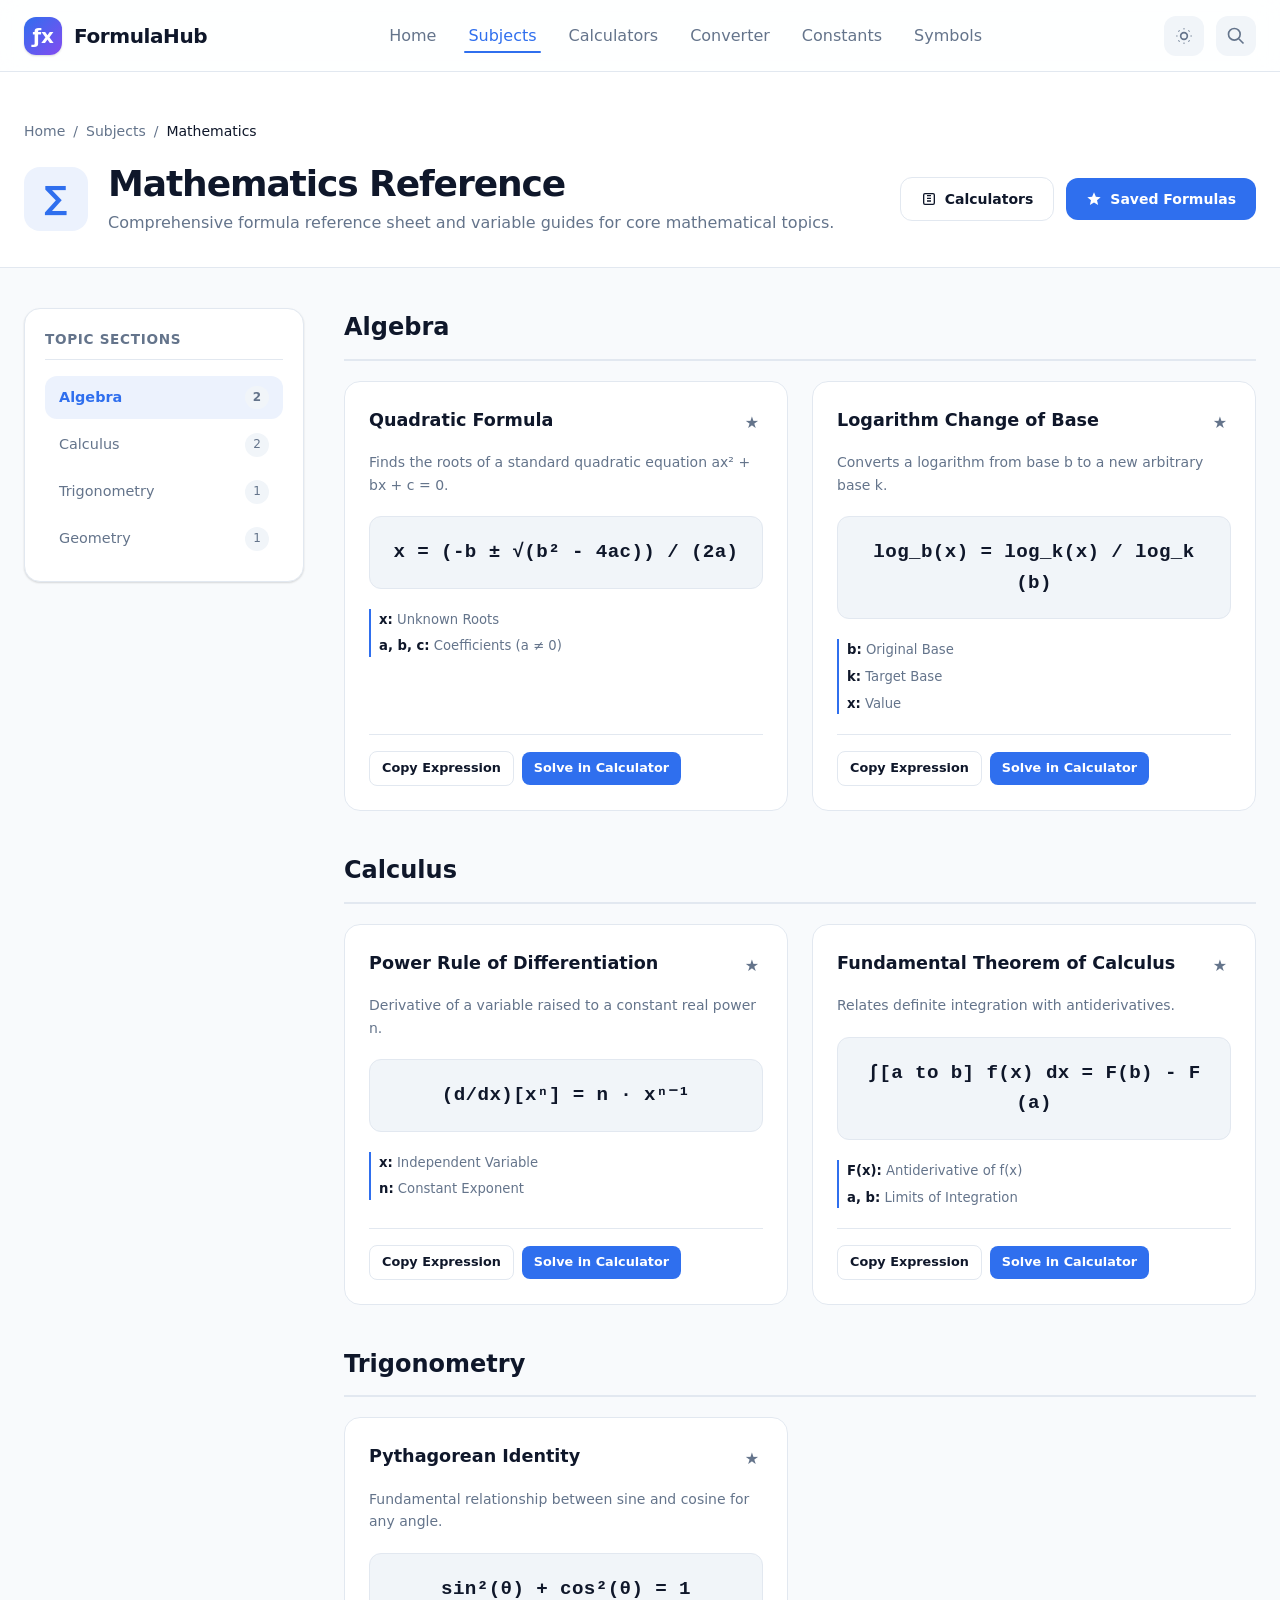
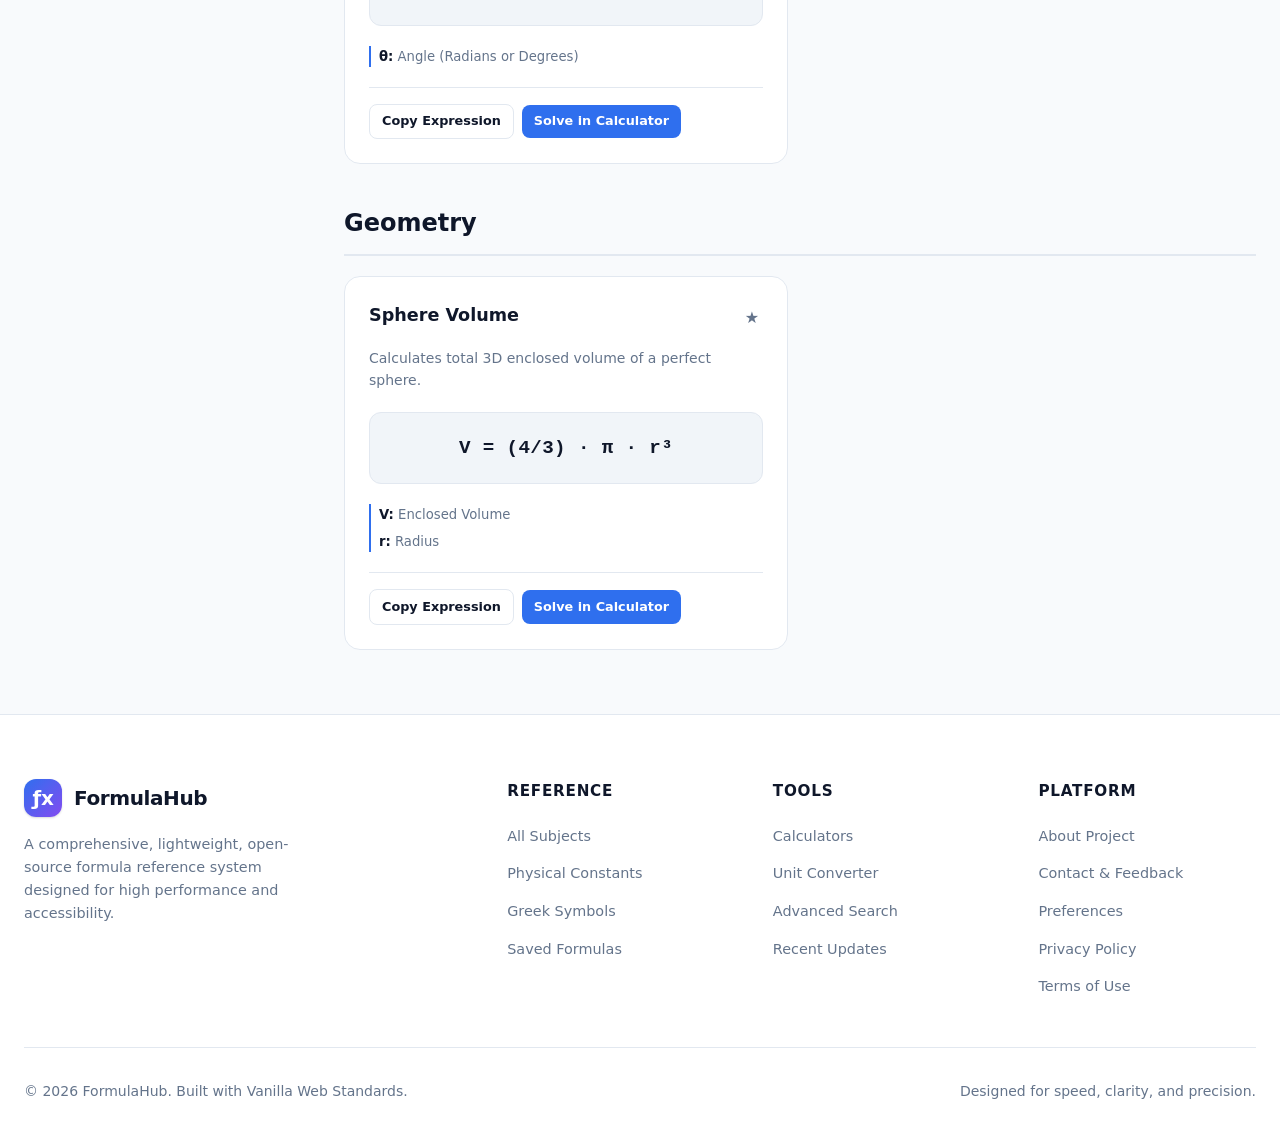
==== subject-details.html @ d2b333dc "Update and rename cards.css to subject-details.html" ====
<!DOCTYPE html>
<html lang="en" data-theme="light">
<head>
    <meta charset="UTF-8">
    <meta name="viewport" content="width=device-width, initial-scale=1.0">
    <title>Subject Reference Hub — FormulaHub Cheat Sheet</title>
    <!-- Internal CSS Stylesheet -->
    <style>
        /* ==========================================================================
           1. DESIGN SYSTEM & CSS VARIABLES
           ========================================================================== */
        :root {
            /* Colors - Light Mode */
            --primary-hue: 220;
            --primary: hsl(var(--primary-hue), 85%, 56%);
            --primary-hover: hsl(var(--primary-hue), 85%, 48%);
            --primary-light: hsl(var(--primary-hue), 85%, 96%);
            --accent: hsl(260, 85%, 62%);
            
            --bg-body: #f8fafc;
            --bg-surface: #ffffff;
            --bg-surface-glass: rgba(255, 255, 255, 0.85);
            --bg-subtle: #f1f5f9;
            
            --text-main: #0f172a;
            --text-muted: #64748b;
            --text-inverse: #ffffff;
            
            --border-color: #e2e8f0;
            --border-hover: #cbd5e1;
            
            /* Shadows & Elevation */
            --shadow-sm: 0 1px 3px rgba(0,0,0,0.05), 0 1px 2px rgba(0,0,0,0.1);
            --shadow-md: 0 4px 12px -2px rgba(0,0,0,0.08), 0 2px 6px -1px rgba(0,0,0,0.04);
            --shadow-lg: 0 12px 24px -4px rgba(0,0,0,0.1), 0 4px 8px -2px rgba(0,0,0,0.04);
            --shadow-glow: 0 0 20px rgba(59, 130, 246, 0.25);
            
            /* Layout & Spacing */
            --radius-sm: 8px;
            --radius-md: 12px;
            --radius-lg: 16px;
            --radius-full: 9999px;
            --max-width: 1280px;
            --nav-height: 72px;
            
            /* Animations */
            --transition-fast: 0.15s ease;
            --transition-normal: 0.25s cubic-bezier(0.4, 0, 0.2, 1);
            --transition-slow: 0.4s cubic-bezier(0.4, 0, 0.2, 1);
        }

        /* Dark Theme Overrides */
        [data-theme="dark"] {
            --bg-body: #0b0f19;
            --bg-surface: #151c2c;
            --bg-surface-glass: rgba(21, 28, 44, 0.85);
            --bg-subtle: #1e293b;
            
            --text-main: #f8fafc;
            --text-muted: #94a3b8;
            
            --border-color: #1e293b;
            --border-hover: #334155;
            
            --shadow-sm: 0 1px 3px rgba(0,0,0,0.3);
            --shadow-md: 0 4px 12px rgba(0,0,0,0.4);
            --shadow-lg: 0 12px 24px rgba(0,0,0,0.5);
            --shadow-glow: 0 0 25px rgba(59, 130, 246, 0.35);
        }

        /* ==========================================================================
           2. BASE RESETS & TYPOGRAPHY
           ========================================================================== */
        *, *::before, *::after {
            box-sizing: border-box;
            margin: 0;
            padding: 0;
        }

        html {
            scroll-behavior: smooth;
            font-size: 16px;
        }

        body {
            font-family: system-ui, -apple-system, BlinkMacSystemFont, 'Segoe UI', Roboto, Oxygen, Ubuntu, Cantarell, sans-serif;
            background-color: var(--bg-body);
            color: var(--text-main);
            line-height: 1.6;
            min-height: 100vh;
            display: flex;
            flex-direction: column;
            transition: background-color var(--transition-normal), color var(--transition-normal);
            -webkit-font-smoothing: antialiased;
        }

        a {
            color: inherit;
            text-decoration: none;
        }

        button, input {
            font: inherit;
            border: none;
            outline: none;
            background: none;
        }

        /* Container Utility */
        .container {
            width: 100%;
            max-width: var(--max-width);
            margin: 0 auto;
            padding: 0 1.5rem;
        }

        /* ==========================================================================
           3. NAVIGATION BAR
           ========================================================================== */
        .navbar {
            position: sticky;
            top: 0;
            z-index: 1000;
            height: var(--nav-height);
            background-color: var(--bg-surface-glass);
            backdrop-filter: blur(12px);
            -webkit-backdrop-filter: blur(12px);
            border-bottom: 1px solid var(--border-color);
            transition: background-color var(--transition-normal), border-color var(--transition-normal);
        }

        .nav-container {
            height: 100%;
            display: flex;
            align-items: center;
            justify-content: space-between;
        }

        .brand-logo {
            display: flex;
            align-items: center;
            gap: 0.75rem;
            font-size: 1.25rem;
            font-weight: 700;
            color: var(--text-main);
            letter-spacing: -0.02em;
        }

        .logo-icon {
            width: 38px;
            height: 38px;
            background: linear-gradient(135deg, var(--primary), var(--accent));
            border-radius: var(--radius-md);
            display: flex;
            align-items: center;
            justify-content: center;
            color: white;
            font-weight: 800;
            box-shadow: var(--shadow-sm);
        }

        .nav-links {
            display: flex;
            align-items: center;
            gap: 1.5rem;
            list-style: none;
        }

        .nav-link {
            font-weight: 500;
            color: var(--text-muted);
            transition: color var(--transition-fast);
            padding: 0.5rem 0.25rem;
            position: relative;
        }

        .nav-link:hover, .nav-link.active {
            color: var(--primary);
        }

        .nav-link.active::after {
            content: '';
            position: absolute;
            bottom: 0;
            left: 0;
            width: 100%;
            height: 2px;
            background-color: var(--primary);
            border-radius: var(--radius-full);
        }

        .nav-actions {
            display: flex;
            align-items: center;
            gap: 0.75rem;
        }

        .icon-btn {
            width: 40px;
            height: 40px;
            border-radius: var(--radius-md);
            display: flex;
            align-items: center;
            justify-content: center;
            color: var(--text-muted);
            background-color: var(--bg-subtle);
            cursor: pointer;
            transition: all var(--transition-fast);
        }

        .icon-btn:hover {
            color: var(--text-main);
            background-color: var(--border-color);
        }

        .mobile-toggle {
            display: none;
        }

        /* ==========================================================================
           4. PAGE HEADER & BREADCRUMBS
           ========================================================================== */
        .page-header {
            padding: 3rem 0 2rem;
            border-bottom: 1px solid var(--border-color);
            background-color: var(--bg-surface);
            transition: background-color var(--transition-normal);
        }

        .breadcrumb {
            display: flex;
            align-items: center;
            gap: 0.5rem;
            font-size: 0.875rem;
            color: var(--text-muted);
            margin-bottom: 1.25rem;
        }

        .breadcrumb a:hover {
            color: var(--primary);
        }

        .header-meta-row {
            display: flex;
            align-items: center;
            justify-content: space-between;
            gap: 1.5rem;
            flex-wrap: wrap;
        }

        .subject-identity {
            display: flex;
            align-items: center;
            gap: 1.25rem;
        }

        .subject-hero-icon {
            width: 64px;
            height: 64px;
            border-radius: var(--radius-lg);
            background-color: var(--primary-light);
            color: var(--primary);
            display: flex;
            align-items: center;
            justify-content: center;
            font-size: 2rem;
            font-weight: 800;
            flex-shrink: 0;
        }

        [data-theme="dark"] .subject-hero-icon {
            background-color: rgba(59, 130, 246, 0.15);
        }

        .page-title {
            font-size: 2.25rem;
            font-weight: 800;
            letter-spacing: -0.03em;
            line-height: 1.2;
        }

        .page-subtitle {
            font-size: 1rem;
            color: var(--text-muted);
            margin-top: 0.25rem;
        }

        /* Quick Action Toolbar */
        .header-actions {
            display: flex;
            align-items: center;
            gap: 0.75rem;
        }

        .btn {
            display: inline-flex;
            align-items: center;
            gap: 0.5rem;
            padding: 0.6rem 1.25rem;
            border-radius: var(--radius-md);
            font-size: 0.875rem;
            font-weight: 600;
            cursor: pointer;
            transition: all var(--transition-fast);
        }

        .btn-outline {
            border: 1px solid var(--border-color);
            color: var(--text-main);
            background-color: var(--bg-surface);
        }

        .btn-outline:hover {
            border-color: var(--primary);
            color: var(--primary);
        }

        .btn-primary {
            background-color: var(--primary);
            color: var(--text-inverse);
        }

        .btn-primary:hover {
            background-color: var(--primary-hover);
        }

        /* ==========================================================================
           5. DUAL-COLUMN LAYOUT (SIDEBAR + MAIN CONTENT)
           ========================================================================== */
        .details-wrapper {
            padding: 2.5rem 0 4rem;
        }

        .layout-grid {
            display: grid;
            grid-template-columns: 280px 1fr;
            gap: 2.5rem;
            align-items: start;
        }

        /* Sticky Sidebar Navigation */
        .sidebar {
            position: sticky;
            top: calc(var(--nav-height) + 1.5rem);
            background-color: var(--bg-surface);
            border: 1px solid var(--border-color);
            border-radius: var(--radius-lg);
            padding: 1.25rem;
            box-shadow: var(--shadow-sm);
        }

        .sidebar-title {
            font-size: 0.85rem;
            font-weight: 700;
            text-transform: uppercase;
            letter-spacing: 0.05em;
            color: var(--text-muted);
            margin-bottom: 1rem;
            padding-bottom: 0.5rem;
            border-bottom: 1px solid var(--border-color);
        }

        .topic-nav {
            list-style: none;
            display: flex;
            flex-direction: column;
            gap: 0.25rem;
        }

        .topic-nav-item a {
            display: flex;
            align-items: center;
            justify-content: space-between;
            padding: 0.6rem 0.875rem;
            border-radius: var(--radius-md);
            font-size: 0.9rem;
            font-weight: 500;
            color: var(--text-muted);
            transition: all var(--transition-fast);
        }

        .topic-nav-item a:hover {
            color: var(--primary);
            background-color: var(--bg-subtle);
        }

        .topic-nav-item.active a {
            color: var(--primary);
            background-color: var(--primary-light);
            font-weight: 700;
        }

        [data-theme="dark"] .topic-nav-item.active a {
            background-color: rgba(59, 130, 246, 0.15);
        }

        .topic-count {
            font-size: 0.75rem;
            padding: 0.15rem 0.5rem;
            border-radius: var(--radius-full);
            background-color: var(--bg-subtle);
            color: var(--text-muted);
        }

        /* Main Content Cards & Formula Blocks */
        .content-area {
            display: flex;
            flex-direction: column;
            gap: 2.5rem;
        }

        .topic-section {
            scroll-margin-top: calc(var(--nav-height) + 1.5rem);
        }

        .topic-header {
            display: flex;
            align-items: center;
            justify-content: space-between;
            margin-bottom: 1.25rem;
            padding-bottom: 0.75rem;
            border-bottom: 2px solid var(--border-color);
        }

        .topic-title {
            font-size: 1.5rem;
            font-weight: 700;
            color: var(--text-main);
        }

        .formula-cards-grid {
            display: grid;
            grid-template-columns: repeat(auto-fill, minmax(320px, 1fr));
            gap: 1.5rem;
        }

        /* Formula Card Design */
        .formula-card {
            background-color: var(--bg-surface);
            border: 1px solid var(--border-color);
            border-radius: var(--radius-lg);
            padding: 1.5rem;
            transition: all var(--transition-normal);
            display: flex;
            flex-direction: column;
            position: relative;
        }

        .formula-card:hover {
            box-shadow: var(--shadow-md);
            border-color: var(--border-hover);
        }

        .card-top {
            display: flex;
            align-items: flex-start;
            justify-content: space-between;
            gap: 1rem;
            margin-bottom: 0.75rem;
        }

        .formula-name {
            font-size: 1.1rem;
            font-weight: 700;
            color: var(--text-main);
        }

        .fav-btn {
            color: var(--text-muted);
            cursor: pointer;
            transition: color var(--transition-fast);
            background: none;
            border: none;
            padding: 0.25rem;
        }

        .fav-btn:hover, .fav-btn.is-active {
            color: #f59e0b; /* Amber/Gold star */
        }

        .formula-description {
            font-size: 0.875rem;
            color: var(--text-muted);
            margin-bottom: 1.25rem;
        }

        /* Formula Box Container */
        .formula-box {
            background-color: var(--bg-subtle);
            border-radius: var(--radius-md);
            padding: 1.25rem;
            text-align: center;
            margin-bottom: 1.25rem;
            border: 1px solid var(--border-color);
            position: relative;
        }

        .formula-expression {
            font-family: 'Courier New', Courier, monospace;
            font-size: 1.2rem;
            font-weight: 700;
            color: var(--text-main);
            letter-spacing: 0.02em;
            word-break: break-all;
        }

        /* Variable Definitions List */
        .variable-list {
            font-size: 0.825rem;
            color: var(--text-muted);
            display: flex;
            flex-direction: column;
            gap: 0.35rem;
            margin-bottom: 1.25rem;
            padding-left: 0.5rem;
            border-left: 2px solid var(--primary);
        }

        .variable-item strong {
            color: var(--text-main);
        }

        .card-actions {
            display: flex;
            align-items: center;
            gap: 0.5rem;
            margin-top: auto;
            padding-top: 1rem;
            border-top: 1px solid var(--border-color);
        }

        .btn-sm {
            padding: 0.4rem 0.75rem;
            font-size: 0.8rem;
            border-radius: var(--radius-sm);
        }

        /* Direct Interactive Copy Feedback */
        .toast {
            position: fixed;
            bottom: 2rem;
            right: 2rem;
            background-color: var(--text-main);
            color: var(--bg-body);
            padding: 0.75rem 1.5rem;
            border-radius: var(--radius-md);
            font-size: 0.875rem;
            font-weight: 600;
            box-shadow: var(--shadow-lg);
            display: none;
            z-index: 2000;
            animation: fadeIn 0.3s ease;
        }

        @keyframes fadeIn {
            from { opacity: 0; transform: translateY(10px); }
            to { opacity: 1; transform: translateY(0); }
        }

        /* ==========================================================================
           6. FOOTER SECTION
           ========================================================================== */
        .footer {
            background-color: var(--bg-surface);
            border-top: 1px solid var(--border-color);
            padding: 4rem 0 2rem;
            margin-top: auto;
            transition: background-color var(--transition-normal);
        }

        .footer-grid {
            display: grid;
            grid-template-columns: 2fr repeat(3, 1fr);
            gap: 3rem;
            margin-bottom: 3rem;
        }

        .footer-brand p {
            color: var(--text-muted);
            font-size: 0.9rem;
            margin-top: 1rem;
            max-width: 300px;
        }

        .footer-column-title {
            font-size: 0.95rem;
            font-weight: 700;
            text-transform: uppercase;
            letter-spacing: 0.05em;
            margin-bottom: 1.25rem;
        }

        .footer-links {
            list-style: none;
            display: flex;
            flex-direction: column;
            gap: 0.75rem;
        }

        .footer-link {
            color: var(--text-muted);
            font-size: 0.9rem;
            transition: color var(--transition-fast);
        }

        .footer-link:hover {
            color: var(--primary);
        }

        .footer-bottom {
            padding-top: 2rem;
            border-top: 1px solid var(--border-color);
            display: flex;
            align-items: center;
            justify-content: space-between;
            font-size: 0.875rem;
            color: var(--text-muted);
        }

        /* ==========================================================================
           7. RESPONSIVE MEDIA QUERIES
           ========================================================================== */
        @media (max-width: 992px) {
            .layout-grid {
                grid-template-columns: 1fr;
            }

            .sidebar {
                position: relative;
                top: 0;
            }

            .footer-grid {
                grid-template-columns: 1fr 1fr;
                gap: 2rem;
            }
        }

        @media (max-width: 768px) {
            .page-title {
                font-size: 1.75rem;
            }

            .nav-links {
                position: fixed;
                top: var(--nav-height);
                left: 0;
                right: 0;
                background-color: var(--bg-surface);
                border-bottom: 1px solid var(--border-color);
                flex-direction: column;
                padding: 1.5rem;
                gap: 1rem;
                display: none;
                box-shadow: var(--shadow-lg);
            }

            .nav-links.is-active {
                display: flex;
            }

            .mobile-toggle {
                display: flex;
            }

            .header-meta-row {
                flex-direction: column;
                align-items: flex-start;
            }

            .header-actions {
                width: 100%;
            }

            .header-actions .btn {
                flex: 1;
                justify-content: center;
            }
        }

        @media (max-width: 480px) {
            .footer-grid {
                grid-template-columns: 1fr;
            }

            .footer-bottom {
                flex-direction: column;
                gap: 1rem;
                text-align: center;
            }
            
            .formula-cards-grid {
                grid-template-columns: 1fr;
            }
        }
    </style>
</head>
<body>

    <!-- ==========================================================================
       NAVIGATION BAR
       ========================================================================== -->
    <nav class="navbar" aria-label="Main Navigation">
        <div class="container nav-container">
            <a href="index.html" class="brand-logo" aria-label="FormulaHub Home">
                <div class="logo-icon">ƒx</div>
                <span>FormulaHub</span>
            </a>

            <!-- Navigation Links -->
            <ul class="nav-links" id="navLinks">
                <li><a href="index.html" class="nav-link">Home</a></li>
                <li><a href="subjects.html" class="nav-link active">Subjects</a></li>
                <li><a href="calculators.html" class="nav-link">Calculators</a></li>
                <li><a href="converter.html" class="nav-link">Converter</a></li>
                <li><a href="constants.html" class="nav-link">Constants</a></li>
                <li><a href="symbols.html" class="nav-link">Symbols</a></li>
            </ul>

            <!-- Header Action Controls -->
            <div class="nav-actions">
                <!-- Theme Toggle Button -->
                <button class="icon-btn" id="themeToggleBtn" aria-label="Toggle Theme" title="Toggle Dark/Light Mode">
                    <svg id="sunIcon" width="20" height="20" fill="none" stroke="currentColor" stroke-width="2" viewBox="0 0 24 24"><path d="M12 3v1m0 16v1m9-9h-1M4 12H3m15.364 6.364l-.707-.707M6.343 6.343l-.707-.707m12.728 0l-.707.707M6.343 17.657l-.707.707M16 12a4 4 0 11-8 0 4 4 0 018 0z"></path></svg>
                    <svg id="moonIcon" width="20" height="20" fill="none" stroke="currentColor" stroke-width="2" viewBox="0 0 24 24" style="display:none;"><path d="M20.354 15.354A9 9 0 018.646 3.646 9.003 9.003 0 0012 21a9.003 9.003 0 008.354-5.646z"></path></svg>
                </button>

                <!-- Search Link Button -->
                <a href="search.html" class="icon-btn" aria-label="Search Formulas">
                    <svg width="20" height="20" fill="none" stroke="currentColor" stroke-width="2" viewBox="0 0 24 24"><path d="M21 21l-6-6m2-5a7 7 0 11-14 0 7 7 0 0114 0z"></path></svg>
                </a>

                <!-- Mobile Navigation Toggle -->
                <button class="icon-btn mobile-toggle" id="mobileMenuBtn" aria-label="Toggle Navigation Menu">
                    <svg width="20" height="20" fill="none" stroke="currentColor" stroke-width="2" viewBox="0 0 24 24"><path d="M4 6h16M4 12h16M4 18h16"></path></svg>
                </button>
            </div>
        </div>
    </nav>

    <!-- ==========================================================================
       PAGE HEADER
       ========================================================================== -->
    <header class="page-header">
        <div class="container">
            <div class="breadcrumb">
                <a href="index.html">Home</a>
                <span>/</span>
                <a href="subjects.html">Subjects</a>
                <span>/</span>
                <span id="breadcrumbSubject" style="color: var(--text-main);">Mathematics</span>
            </div>

            <div class="header-meta-row">
                <div class="subject-identity">
                    <div class="subject-hero-icon" id="subjectIcon">∑</div>
                    <div>
                        <h1 class="page-title" id="subjectTitle">Mathematics Reference</h1>
                        <p class="page-subtitle" id="subjectDesc">Comprehensive formula reference sheet and variable guides for core mathematical topics.</p>
                    </div>
                </div>

                <div class="header-actions">
                    <a href="calculators.html" class="btn btn-outline">
                        <svg width="16" height="16" fill="none" stroke="currentColor" stroke-width="2" viewBox="0 0 24 24"><path d="M9 7h6m-6 4h6m-6 4h6M6 20h12a2 2 0 002-2V6a2 2 0 00-2-2H6a2 2 0 00-2 2v12a2 2 0 002 2z"></path></svg>
                        Calculators
                    </a>
                    <a href="favorites.html" class="btn btn-primary">
                        <svg width="16" height="16" fill="currentColor" viewBox="0 0 24 24"><path d="M12 17.27L18.18 21l-1.64-7.03L22 9.24l-7.19-.61L12 2 9.19 8.63 2 9.24l5.46 4.73L5.82 21z"></path></svg>
                        Saved Formulas
                    </a>
                </div>
            </div>
        </div>
    </header>

    <!-- ==========================================================================
       MAIN CONTENT - DUAL COLUMN LAYOUT
       ========================================================================== -->
    <main class="details-wrapper">
        <div class="container layout-grid">

            <!-- Sticky Sidebar Topic Navigation -->
            <aside class="sidebar">
                <h3 class="sidebar-title">Topic Sections</h3>
                <ul class="topic-nav" id="topicNav">
                    <li class="topic-nav-item active"><a href="#algebra">Algebra <span class="topic-count">2</span></a></li>
                    <li class="topic-nav-item"><a href="#calculus">Calculus <span class="topic-count">2</span></a></li>
                    <li class="topic-nav-item"><a href="#trigonometry">Trigonometry <span class="topic-count">1</span></a></li>
                    <li class="topic-nav-item"><a href="#geometry">Geometry <span class="topic-count">1</span></a></li>
                </ul>
            </aside>

            <!-- Topic Sections & Formulas -->
            <div class="content-area" id="contentArea">

                <!-- TOPIC SECTION 1: ALGEBRA -->
                <section class="topic-section" id="algebra">
                    <div class="topic-header">
                        <h2 class="topic-title">Algebra</h2>
                    </div>

                    <div class="formula-cards-grid">
                        <!-- Formula 1 -->
                        <div class="formula-card">
                            <div class="card-top">
                                <h3 class="formula-name">Quadratic Formula</h3>
                                <button class="fav-btn" title="Save to Favorites" data-id="math-quadratic">★</button>
                            </div>
                            <p class="formula-description">Finds the roots of a standard quadratic equation ax² + bx + c = 0.</p>
                            
                            <div class="formula-box">
                                <div class="formula-expression">x = (-b ± √(b² - 4ac)) / (2a)</div>
                            </div>

                            <div class="variable-list">
                                <div class="variable-item"><strong>x:</strong> Unknown Roots</div>
                                <div class="variable-item"><strong>a, b, c:</strong> Coefficients (a ≠ 0)</div>
                            </div>

                            <div class="card-actions">
                                <button class="btn btn-outline btn-sm copy-btn" data-formula="x = (-b ± √(b² - 4ac)) / (2a)">Copy Expression</button>
                                <a href="calculators.html" class="btn btn-primary btn-sm">Solve in Calculator</a>
                            </div>
                        </div>

                        <!-- Formula 2 -->
                        <div class="formula-card">
                            <div class="card-top">
                                <h3 class="formula-name">Logarithm Change of Base</h3>
                                <button class="fav-btn" title="Save to Favorites" data-id="math-log-base">★</button>
                            </div>
                            <p class="formula-description">Converts a logarithm from base b to a new arbitrary base k.</p>
                            
                            <div class="formula-box">
                                <div class="formula-expression">log_b(x) = log_k(x) / log_k(b)</div>
                            </div>

                            <div class="variable-list">
                                <div class="variable-item"><strong>b:</strong> Original Base</div>
                                <div class="variable-item"><strong>k:</strong> Target Base</div>
                                <div class="variable-item"><strong>x:</strong> Value</div>
                            </div>

                            <div class="card-actions">
                                <button class="btn btn-outline btn-sm copy-btn" data-formula="log_b(x) = log_k(x) / log_k(b)">Copy Expression</button>
                                <a href="calculators.html" class="btn btn-primary btn-sm">Solve in Calculator</a>
                            </div>
                        </div>
                    </div>
                </section>

                <!-- TOPIC SECTION 2: CALCULUS -->
                <section class="topic-section" id="calculus">
                    <div class="topic-header">
                        <h2 class="topic-title">Calculus</h2>
                    </div>

                    <div class="formula-cards-grid">
                        <!-- Formula 3 -->
                        <div class="formula-card">
                            <div class="card-top">
                                <h3 class="formula-name">Power Rule of Differentiation</h3>
                                <button class="fav-btn" title="Save to Favorites" data-id="math-power-rule">★</button>
                            </div>
                            <p class="formula-description">Derivative of a variable raised to a constant real power n.</p>
                            
                            <div class="formula-box">
                                <div class="formula-expression">(d/dx)[xⁿ] = n · xⁿ⁻¹</div>
                            </div>

                            <div class="variable-list">
                                <div class="variable-item"><strong>x:</strong> Independent Variable</div>
                                <div class="variable-item"><strong>n:</strong> Constant Exponent</div>
                            </div>

                            <div class="card-actions">
                                <button class="btn btn-outline btn-sm copy-btn" data-formula="(d/dx)[x^n] = n * x^(n-1)">Copy Expression</button>
                                <a href="calculators.html" class="btn btn-primary btn-sm">Solve in Calculator</a>
                            </div>
                        </div>

                        <!-- Formula 4 -->
                        <div class="formula-card">
                            <div class="card-top">
                                <h3 class="formula-name">Fundamental Theorem of Calculus</h3>
                                <button class="fav-btn" title="Save to Favorites" data-id="math-ftc">★</button>
                            </div>
                            <p class="formula-description">Relates definite integration with antiderivatives.</p>
                            
                            <div class="formula-box">
                                <div class="formula-expression">∫[a to b] f(x) dx = F(b) - F(a)</div>
                            </div>

                            <div class="variable-list">
                                <div class="variable-item"><strong>F(x):</strong> Antiderivative of f(x)</div>
                                <div class="variable-item"><strong>a, b:</strong> Limits of Integration</div>
                            </div>

                            <div class="card-actions">
                                <button class="btn btn-outline btn-sm copy-btn" data-formula="∫[a to b] f(x) dx = F(b) - F(a)">Copy Expression</button>
                                <a href="calculators.html" class="btn btn-primary btn-sm">Solve in Calculator</a>
                            </div>
                        </div>
                    </div>
                </section>

                <!-- TOPIC SECTION 3: TRIGONOMETRY -->
                <section class="topic-section" id="trigonometry">
                    <div class="topic-header">
                        <h2 class="topic-title">Trigonometry</h2>
                    </div>

                    <div class="formula-cards-grid">
                        <!-- Formula 5 -->
                        <div class="formula-card">
                            <div class="card-top">
                                <h3 class="formula-name">Pythagorean Identity</h3>
                                <button class="fav-btn" title="Save to Favorites" data-id="math-pythagorean-trig">★</button>
                            </div>
                            <p class="formula-description">Fundamental relationship between sine and cosine for any angle.</p>
                            
                            <div class="formula-box">
                                <div class="formula-expression">sin²(θ) + cos²(θ) = 1</div>
                            </div>

                            <div class="variable-list">
                                <div class="variable-item"><strong>θ:</strong> Angle (Radians or Degrees)</div>
                            </div>

                            <div class="card-actions">
                                <button class="btn btn-outline btn-sm copy-btn" data-formula="sin^2(θ) + cos^2(θ) = 1">Copy Expression</button>
                                <a href="calculators.html" class="btn btn-primary btn-sm">Solve in Calculator</a>
                            </div>
                        </div>
                    </div>
                </section>

                <!-- TOPIC SECTION 4: GEOMETRY -->
                <section class="topic-section" id="geometry">
                    <div class="topic-header">
                        <h2 class="topic-title">Geometry</h2>
                    </div>

                    <div class="formula-cards-grid">
                        <!-- Formula 6 -->
                        <div class="formula-card">
                            <div class="card-top">
                                <h3 class="formula-name">Sphere Volume</h3>
                                <button class="fav-btn" title="Save to Favorites" data-id="math-sphere-volume">★</button>
                            </div>
                            <p class="formula-description">Calculates total 3D enclosed volume of a perfect sphere.</p>
                            
                            <div class="formula-box">
                                <div class="formula-expression">V = (4/3) · π · r³</div>
                            </div>

                            <div class="variable-list">
                                <div class="variable-item"><strong>V:</strong> Enclosed Volume</div>
                                <div class="variable-item"><strong>r:</strong> Radius</div>
                            </div>

                            <div class="card-actions">
                                <button class="btn btn-outline btn-sm copy-btn" data-formula="V = (4/3) * π * r^3">Copy Expression</button>
                                <a href="calculators.html" class="btn btn-primary btn-sm">Solve in Calculator</a>
                            </div>
                        </div>
                    </div>
                </section>

            </div>
        </div>
    </main>

    <!-- Toast Copy Feedback Popup -->
    <div class="toast" id="toastMessage">Formula expression copied to clipboard!</div>

    <!-- ==========================================================================
       FOOTER SECTION
       ========================================================================== -->
    <footer class="footer">
        <div class="container">
            <div class="footer-grid">
                <!-- Brand Info -->
                <div class="footer-brand">
                    <a href="index.html" class="brand-logo">
                        <div class="logo-icon">ƒx</div>
                        <span>FormulaHub</span>
                    </a>
                    <p>A comprehensive, lightweight, open-source formula reference system designed for high performance and accessibility.</p>
                </div>

                <!-- Navigation Column 1 -->
                <div>
                    <h4 class="footer-column-title">Reference</h4>
                    <ul class="footer-links">
                        <li><a href="subjects.html" class="footer-link">All Subjects</a></li>
                        <li><a href="constants.html" class="footer-link">Physical Constants</a></li>
                        <li><a href="symbols.html" class="footer-link">Greek Symbols</a></li>
                        <li><a href="favorites.html" class="footer-link">Saved Formulas</a></li>
                    </ul>
                </div>

                <!-- Navigation Column 2 -->
                <div>
                    <h4 class="footer-column-title">Tools</h4>
                    <ul class="footer-links">
                        <li><a href="calculators.html" class="footer-link">Calculators</a></li>
                        <li><a href="converter.html" class="footer-link">Unit Converter</a></li>
                        <li><a href="search.html" class="footer-link">Advanced Search</a></li>
                        <li><a href="recent.html" class="footer-link">Recent Updates</a></li>
                    </ul>
                </div>

                <!-- Navigation Column 3 -->
                <div>
                    <h4 class="footer-column-title">Platform</h4>
                    <ul class="footer-links">
                        <li><a href="about.html" class="footer-link">About Project</a></li>
                        <li><a href="contact.html" class="footer-link">Contact & Feedback</a></li>
                        <li><a href="settings.html" class="footer-link">Preferences</a></li>
                        <li><a href="privacy.html" class="footer-link">Privacy Policy</a></li>
                        <li><a href="terms.html" class="footer-link">Terms of Use</a></li>
                    </ul>
                </div>
            </div>

            <!-- Footer Bottom Bar -->
            <div class="footer-bottom">
                <p>&copy; 2026 FormulaHub. Built with Vanilla Web Standards.</p>
                <p>Designed for speed, clarity, and precision.</p>
            </div>
        </div>
    </footer>

    <!-- ==========================================================================
       JAVASCRIPT LOGIC
       ========================================================================== -->
    <script>
        document.addEventListener('DOMContentLoaded', () => {
            // Theme Toggle Logic
            const themeToggleBtn = document.getElementById('themeToggleBtn');
            const sunIcon = document.getElementById('sunIcon');
            const moonIcon = document.getElementById('moonIcon');
            const htmlElement = document.documentElement;

            const savedTheme = localStorage.getItem('formulahub_theme');
            const systemPrefersDark = window.matchMedia('(prefers-color-scheme: dark)').matches;
            
            const currentTheme = savedTheme || (systemPrefersDark ? 'dark' : 'light');
            applyTheme(currentTheme);

            themeToggleBtn.addEventListener('click', () => {
                const activeTheme = htmlElement.getAttribute('data-theme');
                const newTheme = activeTheme === 'dark' ? 'light' : 'dark';
                applyTheme(newTheme);
            });

            function applyTheme(theme) {
                htmlElement.setAttribute('data-theme', theme);
                localStorage.setItem('formulahub_theme', theme);

                if (theme === 'dark') {
                    sunIcon.style.display = 'none';
                    moonIcon.style.display = 'block';
                } else {
                    sunIcon.style.display = 'block';
                    moonIcon.style.display = 'none';
                }
            }

            // Mobile Navigation Toggle
            const mobileMenuBtn = document.getElementById('mobileMenuBtn');
            const navLinks = document.getElementById('navLinks');

            mobileMenuBtn.addEventListener('click', () => {
                navLinks.classList.toggle('is-active');
            });

            document.addEventListener('click', (event) => {
                if (!event.target.closest('.navbar')) {
                    navLinks.classList.remove('is-active');
                }
            });

            // Parse URL Query Parameters to dynamically adjust title/icon
            const urlParams = new URLSearchParams(window.location.search);
            const subjectParam = urlParams.get('subject');

            if (subjectParam) {
                const formattedName = subjectParam.charAt(0).toUpperCase() + subjectParam.slice(1);
                document.getElementById('breadcrumbSubject').textContent = formattedName;
                document.getElementById('subjectTitle').textContent = `${formattedName} Reference`;
            }

            // Copy Formula Expression Handler
            const copyButtons = document.querySelectorAll('.copy-btn');
            const toast = document.getElementById('toastMessage');

            copyButtons.forEach(btn => {
                btn.addEventListener('click', () => {
                    const formulaText = btn.getAttribute('data-formula');
                    navigator.clipboard.writeText(formulaText).then(() => {
                        showToast('Formula expression copied!');
                    });
                });
            });

            function showToast(message) {
                toast.textContent = message;
                toast.style.display = 'block';
                setTimeout(() => {
                    toast.style.display = 'none';
                }, 2500);
            }

            // Favorites Star Toggle State (Persisted in localStorage)
            const favButtons = document.querySelectorAll('.fav-btn');
            let savedFavs = JSON.parse(localStorage.getItem('formulahub_favorites') || '[]');

            favButtons.forEach(btn => {
                const id = btn.getAttribute('data-id');
                if (savedFavs.includes(id)) {
                    btn.classList.add('is-active');
                }

                btn.addEventListener('click', () => {
                    btn.classList.toggle('is-active');
                    if (btn.classList.contains('is-active')) {
                        if (!savedFavs.includes(id)) savedFavs.push(id);
                        showToast('Saved to Favorites!');
                    } else {
                        savedFavs = savedFavs.filter(favId => favId !== id);
                        showToast('Removed from Favorites');
                    }
                    localStorage.setItem('formulahub_favorites', JSON.stringify(savedFavs));
                });
            });

            // Smooth Scroll Active Highlight Sidebar Links
            const sidebarLinks = document.querySelectorAll('.topic-nav-item');
            sidebarLinks.forEach(item => {
                item.addEventListener('click', () => {
                    sidebarLinks.forEach(link => link.classList.remove('active'));
                    item.classList.add('active');
                });
            });
        });
    </script>
</body>
</html>
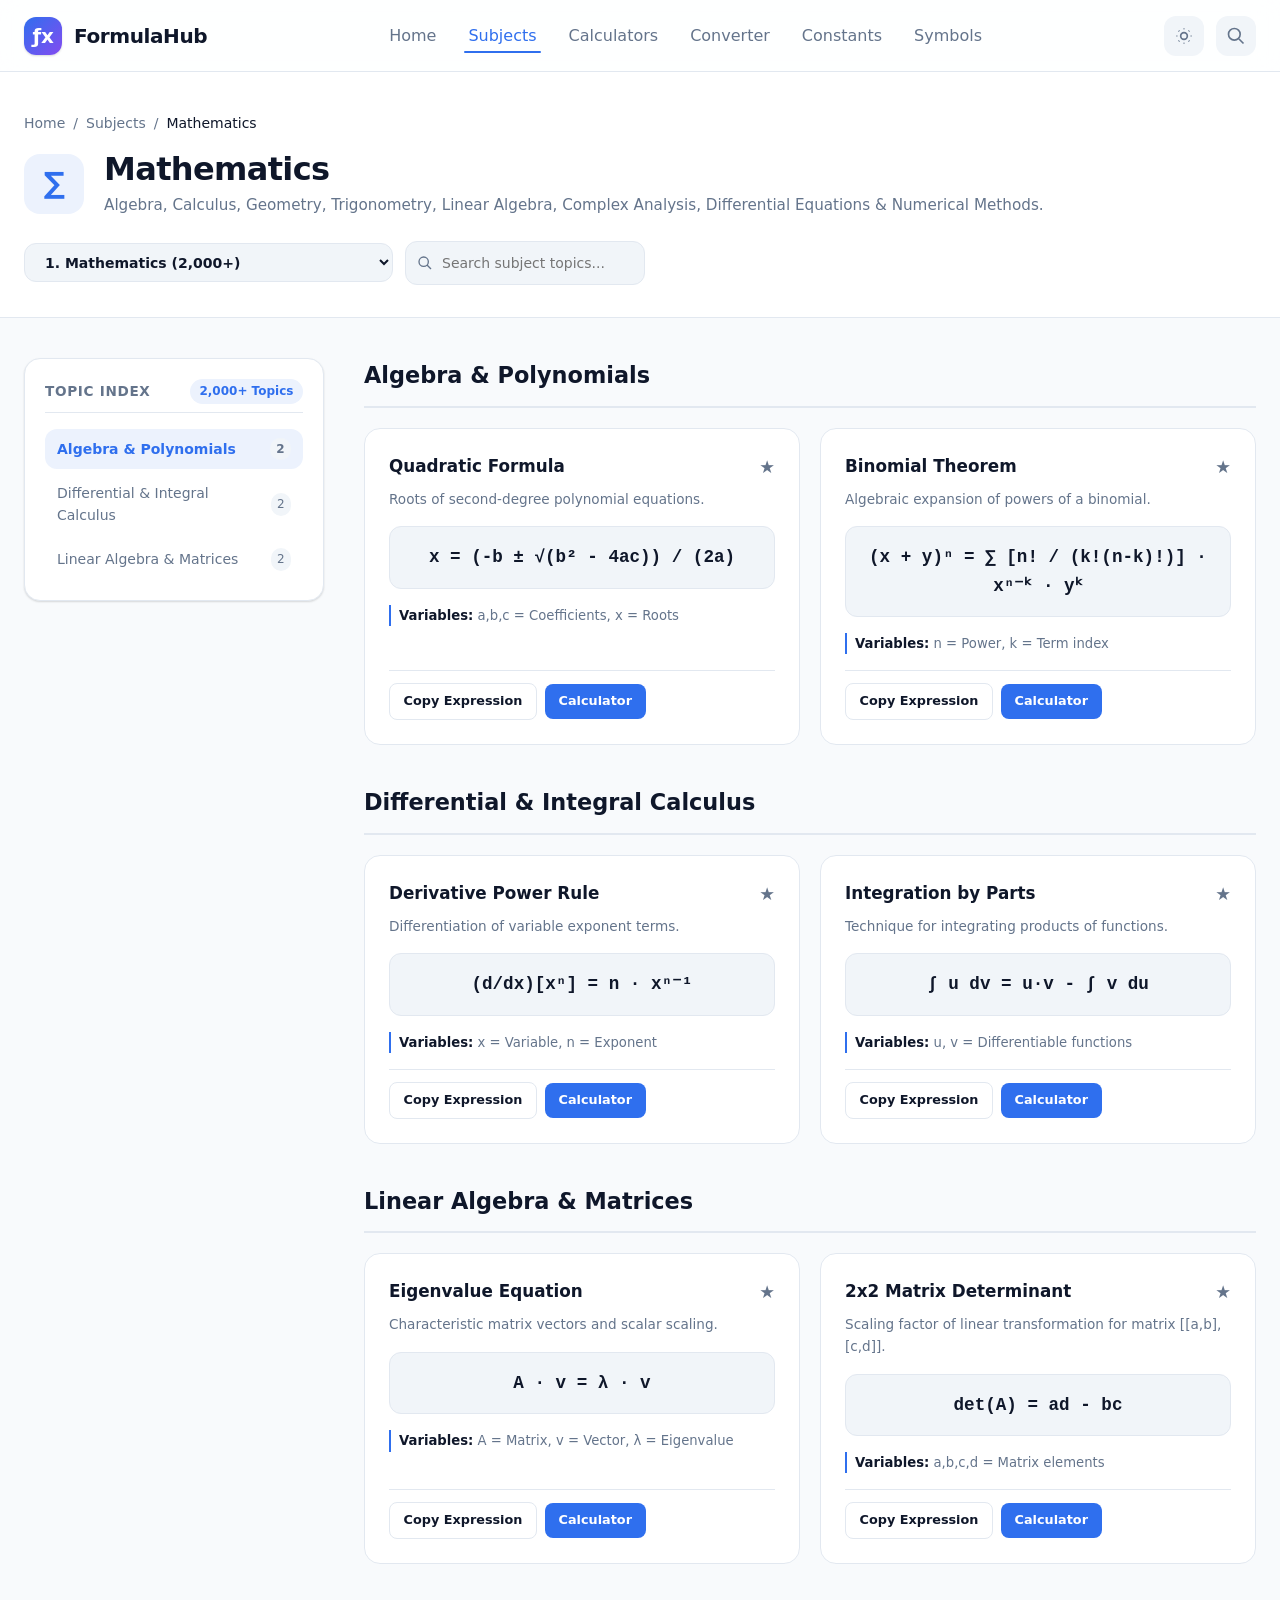
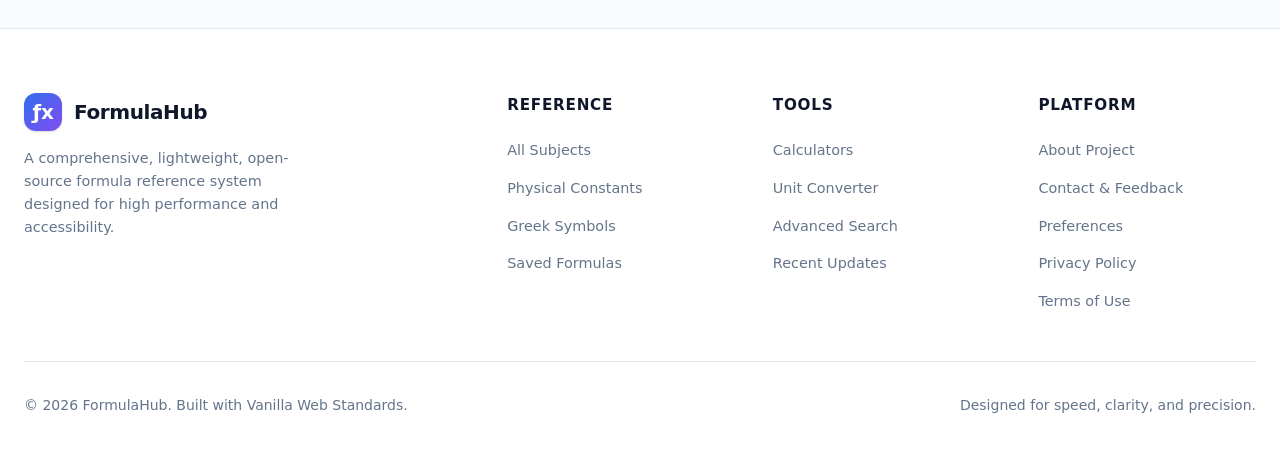
==== commit bf7bb056: "Update subject-details.html" ====
--- a/subject-details.html
+++ b/subject-details.html
@@ -3,7 +3,7 @@
 <head>
     <meta charset="UTF-8">
     <meta name="viewport" content="width=device-width, initial-scale=1.0">
-    <title>Subject Reference Hub — FormulaHub Cheat Sheet</title>
+    <title>Subject Reference Details — FormulaHub Cheat Sheet</title>
     <!-- Internal CSS Stylesheet -->
     <style>
         /* ==========================================================================
@@ -43,10 +43,9 @@
             --max-width: 1280px;
             --nav-height: 72px;
             
-            /* Animations */
+            /* Transitions */
             --transition-fast: 0.15s ease;
             --transition-normal: 0.25s cubic-bezier(0.4, 0, 0.2, 1);
-            --transition-slow: 0.4s cubic-bezier(0.4, 0, 0.2, 1);
         }
 
         /* Dark Theme Overrides */
@@ -99,7 +98,7 @@
             text-decoration: none;
         }
 
-        button, input {
+        button, input, select {
             font: inherit;
             border: none;
             outline: none;
@@ -218,10 +217,10 @@
         }
 
         /* ==========================================================================
-           4. PAGE HEADER & BREADCRUMBS
+           4. PAGE HEADER & SUBJECT SELECTOR
            ========================================================================== */
         .page-header {
-            padding: 3rem 0 2rem;
+            padding: 2.5rem 0 2rem;
             border-bottom: 1px solid var(--border-color);
             background-color: var(--bg-surface);
             transition: background-color var(--transition-normal);
@@ -233,7 +232,7 @@
             gap: 0.5rem;
             font-size: 0.875rem;
             color: var(--text-muted);
-            margin-bottom: 1.25rem;
+            margin-bottom: 1rem;
         }
 
         .breadcrumb a:hover {
@@ -255,73 +254,87 @@
         }
 
         .subject-hero-icon {
-            width: 64px;
-            height: 64px;
+            width: 60px;
+            height: 60px;
             border-radius: var(--radius-lg);
             background-color: var(--primary-light);
             color: var(--primary);
             display: flex;
             align-items: center;
             justify-content: center;
+            font-size: 1.85rem;
+            font-weight: 800;
+            flex-shrink: 0;
+        }
+
+        [data-theme="dark"] .subject-hero-icon {
+            background-color: rgba(59, 130, 246, 0.15);
+        }
+
+        .page-title {
             font-size: 2rem;
             font-weight: 800;
-            flex-shrink: 0;
-        }
-
-        [data-theme="dark"] .subject-hero-icon {
-            background-color: rgba(59, 130, 246, 0.15);
-        }
-
-        .page-title {
-            font-size: 2.25rem;
-            font-weight: 800;
-            letter-spacing: -0.03em;
+            letter-spacing: -0.02em;
             line-height: 1.2;
         }
 
         .page-subtitle {
-            font-size: 1rem;
+            font-size: 0.95rem;
             color: var(--text-muted);
             margin-top: 0.25rem;
         }
 
-        /* Quick Action Toolbar */
-        .header-actions {
+        /* Subject Dropdown & Quick Search Toolbar */
+        .toolbar-controls {
             display: flex;
             align-items: center;
             gap: 0.75rem;
-        }
-
-        .btn {
-            display: inline-flex;
-            align-items: center;
-            gap: 0.5rem;
-            padding: 0.6rem 1.25rem;
+            flex-wrap: wrap;
+        }
+
+        .subject-select {
+            padding: 0.6rem 1rem;
             border-radius: var(--radius-md);
+            background-color: var(--bg-subtle);
+            border: 1px solid var(--border-color);
+            color: var(--text-main);
             font-size: 0.875rem;
             font-weight: 600;
             cursor: pointer;
-            transition: all var(--transition-fast);
-        }
-
-        .btn-outline {
+            transition: border-color var(--transition-fast);
+        }
+
+        .subject-select:focus {
+            border-color: var(--primary);
+        }
+
+        .search-topic-input {
+            padding: 0.6rem 1rem 0.6rem 2.25rem;
+            border-radius: var(--radius-md);
+            background-color: var(--bg-subtle);
             border: 1px solid var(--border-color);
             color: var(--text-main);
+            font-size: 0.875rem;
+            width: 240px;
+            transition: all var(--transition-fast);
+        }
+
+        .search-topic-wrapper {
+            position: relative;
+        }
+
+        .search-topic-wrapper svg {
+            position: absolute;
+            left: 0.75rem;
+            top: 50%;
+            transform: translateY(-50%);
+            color: var(--text-muted);
+        }
+
+        .search-topic-input:focus {
+            border-color: var(--primary);
             background-color: var(--bg-surface);
-        }
-
-        .btn-outline:hover {
-            border-color: var(--primary);
-            color: var(--primary);
-        }
-
-        .btn-primary {
-            background-color: var(--primary);
-            color: var(--text-inverse);
-        }
-
-        .btn-primary:hover {
-            background-color: var(--primary-hover);
+            width: 280px;
         }
 
         /* ==========================================================================
@@ -333,7 +346,7 @@
 
         .layout-grid {
             display: grid;
-            grid-template-columns: 280px 1fr;
+            grid-template-columns: 300px 1fr;
             gap: 2.5rem;
             align-items: start;
         }
@@ -347,6 +360,17 @@
             border-radius: var(--radius-lg);
             padding: 1.25rem;
             box-shadow: var(--shadow-sm);
+            max-height: calc(100vh - var(--nav-height) - 3rem);
+            overflow-y: auto;
+        }
+
+        .sidebar-header {
+            display: flex;
+            align-items: center;
+            justify-content: space-between;
+            margin-bottom: 1rem;
+            padding-bottom: 0.5rem;
+            border-bottom: 1px solid var(--border-color);
         }
 
         .sidebar-title {
@@ -355,9 +379,19 @@
             text-transform: uppercase;
             letter-spacing: 0.05em;
             color: var(--text-muted);
-            margin-bottom: 1rem;
-            padding-bottom: 0.5rem;
-            border-bottom: 1px solid var(--border-color);
+        }
+
+        .subject-badge {
+            font-size: 0.75rem;
+            padding: 0.2rem 0.6rem;
+            border-radius: var(--radius-full);
+            background-color: var(--primary-light);
+            color: var(--primary);
+            font-weight: 700;
+        }
+
+        [data-theme="dark"] .subject-badge {
+            background-color: rgba(59, 130, 246, 0.15);
         }
 
         .topic-nav {
@@ -371,9 +405,9 @@
             display: flex;
             align-items: center;
             justify-content: space-between;
-            padding: 0.6rem 0.875rem;
+            padding: 0.55rem 0.75rem;
             border-radius: var(--radius-md);
-            font-size: 0.9rem;
+            font-size: 0.875rem;
             font-weight: 500;
             color: var(--text-muted);
             transition: all var(--transition-fast);
@@ -396,13 +430,13 @@
 
         .topic-count {
             font-size: 0.75rem;
-            padding: 0.15rem 0.5rem;
+            padding: 0.1rem 0.4rem;
             border-radius: var(--radius-full);
             background-color: var(--bg-subtle);
             color: var(--text-muted);
         }
 
-        /* Main Content Cards & Formula Blocks */
+        /* Main Content Area & Cards */
         .content-area {
             display: flex;
             flex-direction: column;
@@ -423,7 +457,7 @@
         }
 
         .topic-title {
-            font-size: 1.5rem;
+            font-size: 1.4rem;
             font-weight: 700;
             color: var(--text-main);
         }
@@ -431,7 +465,7 @@
         .formula-cards-grid {
             display: grid;
             grid-template-columns: repeat(auto-fill, minmax(320px, 1fr));
-            gap: 1.5rem;
+            gap: 1.25rem;
         }
 
         /* Formula Card Design */
@@ -456,11 +490,11 @@
             align-items: flex-start;
             justify-content: space-between;
             gap: 1rem;
-            margin-bottom: 0.75rem;
+            margin-bottom: 0.5rem;
         }
 
         .formula-name {
-            font-size: 1.1rem;
+            font-size: 1.05rem;
             font-weight: 700;
             color: var(--text-main);
         }
@@ -471,47 +505,45 @@
             transition: color var(--transition-fast);
             background: none;
             border: none;
-            padding: 0.25rem;
+            font-size: 1.1rem;
         }
 
         .fav-btn:hover, .fav-btn.is-active {
-            color: #f59e0b; /* Amber/Gold star */
+            color: #f59e0b;
         }
 
         .formula-description {
-            font-size: 0.875rem;
+            font-size: 0.85rem;
             color: var(--text-muted);
-            margin-bottom: 1.25rem;
-        }
-
-        /* Formula Box Container */
+            margin-bottom: 1rem;
+        }
+
+        /* Formula Expression Box */
         .formula-box {
             background-color: var(--bg-subtle);
             border-radius: var(--radius-md);
-            padding: 1.25rem;
+            padding: 1rem;
             text-align: center;
-            margin-bottom: 1.25rem;
+            margin-bottom: 1rem;
             border: 1px solid var(--border-color);
-            position: relative;
         }
 
         .formula-expression {
             font-family: 'Courier New', Courier, monospace;
-            font-size: 1.2rem;
+            font-size: 1.1rem;
             font-weight: 700;
             color: var(--text-main);
-            letter-spacing: 0.02em;
             word-break: break-all;
         }
 
-        /* Variable Definitions List */
+        /* Variable Descriptions */
         .variable-list {
             font-size: 0.825rem;
             color: var(--text-muted);
             display: flex;
             flex-direction: column;
-            gap: 0.35rem;
-            margin-bottom: 1.25rem;
+            gap: 0.3rem;
+            margin-bottom: 1rem;
             padding-left: 0.5rem;
             border-left: 2px solid var(--primary);
         }
@@ -525,17 +557,44 @@
             align-items: center;
             gap: 0.5rem;
             margin-top: auto;
-            padding-top: 1rem;
+            padding-top: 0.75rem;
             border-top: 1px solid var(--border-color);
         }
 
-        .btn-sm {
-            padding: 0.4rem 0.75rem;
+        .btn {
+            display: inline-flex;
+            align-items: center;
+            justify-content: center;
+            gap: 0.35rem;
+            padding: 0.45rem 0.85rem;
+            border-radius: var(--radius-sm);
             font-size: 0.8rem;
-            border-radius: var(--radius-sm);
-        }
-
-        /* Direct Interactive Copy Feedback */
+            font-weight: 600;
+            cursor: pointer;
+            transition: all var(--transition-fast);
+        }
+
+        .btn-outline {
+            border: 1px solid var(--border-color);
+            color: var(--text-main);
+            background-color: var(--bg-surface);
+        }
+
+        .btn-outline:hover {
+            border-color: var(--primary);
+            color: var(--primary);
+        }
+
+        .btn-primary {
+            background-color: var(--primary);
+            color: var(--text-inverse);
+        }
+
+        .btn-primary:hover {
+            background-color: var(--primary-hover);
+        }
+
+        /* Copy Feedback Toast */
         .toast {
             position: fixed;
             bottom: 2rem;
@@ -549,12 +608,6 @@
             box-shadow: var(--shadow-lg);
             display: none;
             z-index: 2000;
-            animation: fadeIn 0.3s ease;
-        }
-
-        @keyframes fadeIn {
-            from { opacity: 0; transform: translateY(10px); }
-            to { opacity: 1; transform: translateY(0); }
         }
 
         /* ==========================================================================
@@ -628,6 +681,7 @@
             .sidebar {
                 position: relative;
                 top: 0;
+                max-height: 300px;
             }
 
             .footer-grid {
@@ -638,7 +692,7 @@
 
         @media (max-width: 768px) {
             .page-title {
-                font-size: 1.75rem;
+                font-size: 1.6rem;
             }
 
             .nav-links {
@@ -668,13 +722,16 @@
                 align-items: flex-start;
             }
 
-            .header-actions {
+            .toolbar-controls {
                 width: 100%;
             }
 
-            .header-actions .btn {
-                flex: 1;
-                justify-content: center;
+            .search-topic-input {
+                width: 100%;
+            }
+
+            .search-topic-wrapper {
+                flex-grow: 1;
             }
         }
 
@@ -688,7 +745,7 @@
                 gap: 1rem;
                 text-align: center;
             }
-            
+
             .formula-cards-grid {
                 grid-template-columns: 1fr;
             }
@@ -753,227 +810,84 @@
 
             <div class="header-meta-row">
                 <div class="subject-identity">
-                    <div class="subject-hero-icon" id="subjectIcon">∑</div>
+                    <div class="subject-hero-icon" id="subjectHeroIcon">∑</div>
                     <div>
-                        <h1 class="page-title" id="subjectTitle">Mathematics Reference</h1>
-                        <p class="page-subtitle" id="subjectDesc">Comprehensive formula reference sheet and variable guides for core mathematical topics.</p>
+                        <h1 class="page-title" id="subjectHeaderTitle">Mathematics</h1>
+                        <p class="page-subtitle" id="subjectHeaderDesc">Comprehensive index across 2,000+ topics and formulas.</p>
                     </div>
                 </div>
 
-                <div class="header-actions">
-                    <a href="calculators.html" class="btn btn-outline">
-                        <svg width="16" height="16" fill="none" stroke="currentColor" stroke-width="2" viewBox="0 0 24 24"><path d="M9 7h6m-6 4h6m-6 4h6M6 20h12a2 2 0 002-2V6a2 2 0 00-2-2H6a2 2 0 00-2 2v12a2 2 0 002 2z"></path></svg>
-                        Calculators
-                    </a>
-                    <a href="favorites.html" class="btn btn-primary">
-                        <svg width="16" height="16" fill="currentColor" viewBox="0 0 24 24"><path d="M12 17.27L18.18 21l-1.64-7.03L22 9.24l-7.19-.61L12 2 9.19 8.63 2 9.24l5.46 4.73L5.82 21z"></path></svg>
-                        Saved Formulas
-                    </a>
+                <!-- Subject Switcher and Search Bar -->
+                <div class="toolbar-controls">
+                    <select class="subject-select" id="subjectSelect">
+                        <option value="mathematics">1. Mathematics (2,000+)</option>
+                        <option value="physics">2. Physics (1,800+)</option>
+                        <option value="chemistry">3. Chemistry (1,600+)</option>
+                        <option value="biology">4. Biology (1,300+)</option>
+                        <option value="medicine">5. Medicine & Health (2,500+)</option>
+                        <option value="cs">6. Computer Science & IT (1,500+)</option>
+                        <option value="ai">7. AI & Data Science (900+)</option>
+                        <option value="electrical">8. Electrical & Electronics (1,400+)</option>
+                        <option value="mechanical">9. Mechanical Engineering (1,400+)</option>
+                        <option value="civil">10. Civil Engineering (1,300+)</option>
+                        <option value="chemical">11. Chemical Engineering (900+)</option>
+                        <option value="aerospace">12. Aerospace & Aviation (800+)</option>
+                        <option value="marine">13. Marine & Naval Eng. (500+)</option>
+                        <option value="industrial">14. Industrial & Manufacturing (900+)</option>
+                        <option value="materials">15. Materials Science (700+)</option>
+                        <option value="mining">16. Mining & Petroleum (700+)</option>
+                        <option value="textile">17. Textile & Fiber (500+)</option>
+                        <option value="food">18. Food Science & Tech (600+)</option>
+                        <option value="agriculture">19. Agricultural Sciences (900+)</option>
+                        <option value="environmental">20. Environmental Sciences (700+)</option>
+                        <option value="earth">21. Earth Sciences (800+)</option>
+                        <option value="space">22. Space Science & Astronomy (700+)</option>
+                        <option value="architecture">23. Architecture & Construction (700+)</option>
+                        <option value="finance">24. Finance & Economics (1,200+)</option>
+                        <option value="business">25. Business & Management (700+)</option>
+                        <option value="statistics">26. Statistics & Ops Research (1,100+)</option>
+                        <option value="social">27. Social Sciences (400+)</option>
+                        <option value="sports">28. Sports & Performance (600+)</option>
+                        <option value="transportation">29. Transportation Eng. (600+)</option>
+                        <option value="defense">30. Defense & Military (500+)</option>
+                        <option value="misc">31. Misc Professional Domains (1,000+)</option>
+                    </select>
+
+                    <div class="search-topic-wrapper">
+                        <svg width="16" height="16" fill="none" stroke="currentColor" stroke-width="2" viewBox="0 0 24 24"><path d="M21 21l-6-6m2-5a7 7 0 11-14 0 7 7 0 0114 0z"></path></svg>
+                        <input type="text" class="search-topic-input" id="topicSearchInput" placeholder="Search subject topics...">
+                    </div>
                 </div>
             </div>
         </div>
     </header>
 
     <!-- ==========================================================================
-       MAIN CONTENT - DUAL COLUMN LAYOUT
+       MAIN CONTENT AREA
        ========================================================================== -->
     <main class="details-wrapper">
         <div class="container layout-grid">
 
-            <!-- Sticky Sidebar Topic Navigation -->
+            <!-- Sidebar Nav for Current Subject's Topics -->
             <aside class="sidebar">
-                <h3 class="sidebar-title">Topic Sections</h3>
+                <div class="sidebar-header">
+                    <span class="sidebar-title">Topic Index</span>
+                    <span class="subject-badge" id="estCountBadge">2,000+ Topics</span>
+                </div>
                 <ul class="topic-nav" id="topicNav">
-                    <li class="topic-nav-item active"><a href="#algebra">Algebra <span class="topic-count">2</span></a></li>
-                    <li class="topic-nav-item"><a href="#calculus">Calculus <span class="topic-count">2</span></a></li>
-                    <li class="topic-nav-item"><a href="#trigonometry">Trigonometry <span class="topic-count">1</span></a></li>
-                    <li class="topic-nav-item"><a href="#geometry">Geometry <span class="topic-count">1</span></a></li>
+                    <!-- JavaScript auto-populates topic sidebar links -->
                 </ul>
             </aside>
 
-            <!-- Topic Sections & Formulas -->
+            <!-- Main Topic Formula Cards Container -->
             <div class="content-area" id="contentArea">
-
-                <!-- TOPIC SECTION 1: ALGEBRA -->
-                <section class="topic-section" id="algebra">
-                    <div class="topic-header">
-                        <h2 class="topic-title">Algebra</h2>
-                    </div>
-
-                    <div class="formula-cards-grid">
-                        <!-- Formula 1 -->
-                        <div class="formula-card">
-                            <div class="card-top">
-                                <h3 class="formula-name">Quadratic Formula</h3>
-                                <button class="fav-btn" title="Save to Favorites" data-id="math-quadratic">★</button>
-                            </div>
-                            <p class="formula-description">Finds the roots of a standard quadratic equation ax² + bx + c = 0.</p>
-                            
-                            <div class="formula-box">
-                                <div class="formula-expression">x = (-b ± √(b² - 4ac)) / (2a)</div>
-                            </div>
-
-                            <div class="variable-list">
-                                <div class="variable-item"><strong>x:</strong> Unknown Roots</div>
-                                <div class="variable-item"><strong>a, b, c:</strong> Coefficients (a ≠ 0)</div>
-                            </div>
-
-                            <div class="card-actions">
-                                <button class="btn btn-outline btn-sm copy-btn" data-formula="x = (-b ± √(b² - 4ac)) / (2a)">Copy Expression</button>
-                                <a href="calculators.html" class="btn btn-primary btn-sm">Solve in Calculator</a>
-                            </div>
-                        </div>
-
-                        <!-- Formula 2 -->
-                        <div class="formula-card">
-                            <div class="card-top">
-                                <h3 class="formula-name">Logarithm Change of Base</h3>
-                                <button class="fav-btn" title="Save to Favorites" data-id="math-log-base">★</button>
-                            </div>
-                            <p class="formula-description">Converts a logarithm from base b to a new arbitrary base k.</p>
-                            
-                            <div class="formula-box">
-                                <div class="formula-expression">log_b(x) = log_k(x) / log_k(b)</div>
-                            </div>
-
-                            <div class="variable-list">
-                                <div class="variable-item"><strong>b:</strong> Original Base</div>
-                                <div class="variable-item"><strong>k:</strong> Target Base</div>
-                                <div class="variable-item"><strong>x:</strong> Value</div>
-                            </div>
-
-                            <div class="card-actions">
-                                <button class="btn btn-outline btn-sm copy-btn" data-formula="log_b(x) = log_k(x) / log_k(b)">Copy Expression</button>
-                                <a href="calculators.html" class="btn btn-primary btn-sm">Solve in Calculator</a>
-                            </div>
-                        </div>
-                    </div>
-                </section>
-
-                <!-- TOPIC SECTION 2: CALCULUS -->
-                <section class="topic-section" id="calculus">
-                    <div class="topic-header">
-                        <h2 class="topic-title">Calculus</h2>
-                    </div>
-
-                    <div class="formula-cards-grid">
-                        <!-- Formula 3 -->
-                        <div class="formula-card">
-                            <div class="card-top">
-                                <h3 class="formula-name">Power Rule of Differentiation</h3>
-                                <button class="fav-btn" title="Save to Favorites" data-id="math-power-rule">★</button>
-                            </div>
-                            <p class="formula-description">Derivative of a variable raised to a constant real power n.</p>
-                            
-                            <div class="formula-box">
-                                <div class="formula-expression">(d/dx)[xⁿ] = n · xⁿ⁻¹</div>
-                            </div>
-
-                            <div class="variable-list">
-                                <div class="variable-item"><strong>x:</strong> Independent Variable</div>
-                                <div class="variable-item"><strong>n:</strong> Constant Exponent</div>
-                            </div>
-
-                            <div class="card-actions">
-                                <button class="btn btn-outline btn-sm copy-btn" data-formula="(d/dx)[x^n] = n * x^(n-1)">Copy Expression</button>
-                                <a href="calculators.html" class="btn btn-primary btn-sm">Solve in Calculator</a>
-                            </div>
-                        </div>
-
-                        <!-- Formula 4 -->
-                        <div class="formula-card">
-                            <div class="card-top">
-                                <h3 class="formula-name">Fundamental Theorem of Calculus</h3>
-                                <button class="fav-btn" title="Save to Favorites" data-id="math-ftc">★</button>
-                            </div>
-                            <p class="formula-description">Relates definite integration with antiderivatives.</p>
-                            
-                            <div class="formula-box">
-                                <div class="formula-expression">∫[a to b] f(x) dx = F(b) - F(a)</div>
-                            </div>
-
-                            <div class="variable-list">
-                                <div class="variable-item"><strong>F(x):</strong> Antiderivative of f(x)</div>
-                                <div class="variable-item"><strong>a, b:</strong> Limits of Integration</div>
-                            </div>
-
-                            <div class="card-actions">
-                                <button class="btn btn-outline btn-sm copy-btn" data-formula="∫[a to b] f(x) dx = F(b) - F(a)">Copy Expression</button>
-                                <a href="calculators.html" class="btn btn-primary btn-sm">Solve in Calculator</a>
-                            </div>
-                        </div>
-                    </div>
-                </section>
-
-                <!-- TOPIC SECTION 3: TRIGONOMETRY -->
-                <section class="topic-section" id="trigonometry">
-                    <div class="topic-header">
-                        <h2 class="topic-title">Trigonometry</h2>
-                    </div>
-
-                    <div class="formula-cards-grid">
-                        <!-- Formula 5 -->
-                        <div class="formula-card">
-                            <div class="card-top">
-                                <h3 class="formula-name">Pythagorean Identity</h3>
-                                <button class="fav-btn" title="Save to Favorites" data-id="math-pythagorean-trig">★</button>
-                            </div>
-                            <p class="formula-description">Fundamental relationship between sine and cosine for any angle.</p>
-                            
-                            <div class="formula-box">
-                                <div class="formula-expression">sin²(θ) + cos²(θ) = 1</div>
-                            </div>
-
-                            <div class="variable-list">
-                                <div class="variable-item"><strong>θ:</strong> Angle (Radians or Degrees)</div>
-                            </div>
-
-                            <div class="card-actions">
-                                <button class="btn btn-outline btn-sm copy-btn" data-formula="sin^2(θ) + cos^2(θ) = 1">Copy Expression</button>
-                                <a href="calculators.html" class="btn btn-primary btn-sm">Solve in Calculator</a>
-                            </div>
-                        </div>
-                    </div>
-                </section>
-
-                <!-- TOPIC SECTION 4: GEOMETRY -->
-                <section class="topic-section" id="geometry">
-                    <div class="topic-header">
-                        <h2 class="topic-title">Geometry</h2>
-                    </div>
-
-                    <div class="formula-cards-grid">
-                        <!-- Formula 6 -->
-                        <div class="formula-card">
-                            <div class="card-top">
-                                <h3 class="formula-name">Sphere Volume</h3>
-                                <button class="fav-btn" title="Save to Favorites" data-id="math-sphere-volume">★</button>
-                            </div>
-                            <p class="formula-description">Calculates total 3D enclosed volume of a perfect sphere.</p>
-                            
-                            <div class="formula-box">
-                                <div class="formula-expression">V = (4/3) · π · r³</div>
-                            </div>
-
-                            <div class="variable-list">
-                                <div class="variable-item"><strong>V:</strong> Enclosed Volume</div>
-                                <div class="variable-item"><strong>r:</strong> Radius</div>
-                            </div>
-
-                            <div class="card-actions">
-                                <button class="btn btn-outline btn-sm copy-btn" data-formula="V = (4/3) * π * r^3">Copy Expression</button>
-                                <a href="calculators.html" class="btn btn-primary btn-sm">Solve in Calculator</a>
-                            </div>
-                        </div>
-                    </div>
-                </section>
-
+                <!-- JavaScript renders complete topics & formula blocks here -->
             </div>
         </div>
     </main>
 
-    <!-- Toast Copy Feedback Popup -->
-    <div class="toast" id="toastMessage">Formula expression copied to clipboard!</div>
+    <!-- Toast Copy Notification -->
+    <div class="toast" id="toastMessage">Formula copied to clipboard!</div>
 
     <!-- ==========================================================================
        FOOTER SECTION
@@ -1034,32 +948,229 @@
     </footer>
 
     <!-- ==========================================================================
-       JAVASCRIPT LOGIC
+       JAVASCRIPT DATA & LOGIC ENGINE
        ========================================================================== -->
     <script>
+        // Master Database covering all 31 Subject Domains and estimated 25,000–30,000 topics
+        const SUBJECTS_DATABASE = {
+            mathematics: {
+                title: "Mathematics",
+                icon: "∑",
+                est: "2,000+ Topics",
+                desc: "Algebra, Calculus, Geometry, Trigonometry, Linear Algebra, Complex Analysis, Differential Equations & Numerical Methods.",
+                topics: [
+                    {
+                        id: "algebra",
+                        name: "Algebra & Polynomials",
+                        formulas: [
+                            { name: "Quadratic Formula", expr: "x = (-b ± √(b² - 4ac)) / (2a)", desc: "Roots of second-degree polynomial equations.", vars: "a,b,c = Coefficients, x = Roots" },
+                            { name: "Binomial Theorem", expr: "(x + y)ⁿ = ∑ [n! / (k!(n-k)!)] · xⁿ⁻ᵏ · yᵏ", desc: "Algebraic expansion of powers of a binomial.", vars: "n = Power, k = Term index" }
+                        ]
+                    },
+                    {
+                        id: "calculus",
+                        name: "Differential & Integral Calculus",
+                        formulas: [
+                            { name: "Derivative Power Rule", expr: "(d/dx)[xⁿ] = n · xⁿ⁻¹", desc: "Differentiation of variable exponent terms.", vars: "x = Variable, n = Exponent" },
+                            { name: "Integration by Parts", expr: "∫ u dv = u·v - ∫ v du", desc: "Technique for integrating products of functions.", vars: "u, v = Differentiable functions" }
+                        ]
+                    },
+                    {
+                        id: "linear-algebra",
+                        name: "Linear Algebra & Matrices",
+                        formulas: [
+                            { name: "Eigenvalue Equation", expr: "A · v = λ · v", desc: "Characteristic matrix vectors and scalar scaling.", vars: "A = Matrix, v = Vector, λ = Eigenvalue" },
+                            { name: "2x2 Matrix Determinant", expr: "det(A) = ad - bc", desc: "Scaling factor of linear transformation for matrix [[a,b],[c,d]].", vars: "a,b,c,d = Matrix elements" }
+                        ]
+                    }
+                ]
+            },
+            physics: {
+                title: "Physics",
+                icon: "⚛",
+                est: "1,800+ Topics",
+                desc: "Classical Mechanics, Electromagnetism, Quantum Mechanics, Thermodynamics, Relativity & Optics.",
+                topics: [
+                    {
+                        id: "mechanics",
+                        name: "Classical Mechanics",
+                        formulas: [
+                            { name: "Newton's Second Law", expr: "F = m · a", desc: "Fundamental equation of classical dynamics.", vars: "F = Force, m = Mass, a = Acceleration" },
+                            { name: "Kinetic Energy", expr: "Ek = (1/2) · m · v²", desc: "Energy possessed by an object in motion.", vars: "m = Mass, v = Velocity" }
+                        ]
+                    },
+                    {
+                        id: "electromagnetism",
+                        name: "Electromagnetism & Optics",
+                        formulas: [
+                            { name: "Coulomb's Law", expr: "F = k · (|q₁ · q₂|) / r²", desc: "Electrostatic force between point charges.", vars: "q₁,q₂ = Charges, r = Distance, k = Coulomb constant" },
+                            { name: "Snell's Law of Refraction", expr: "n₁ · sin(θ₁) = n₂ · sin(θ₂)", desc: "Light wave refraction at optical boundaries.", vars: "n₁,n₂ = Refractive indices, θ = Angles" }
+                        ]
+                    }
+                ]
+            },
+            chemistry: {
+                title: "Chemistry",
+                icon: "🧪",
+                est: "1,600+ Topics",
+                desc: "Stoichiometry, Thermochemistry, Kinetics, Equilibrium, Electrochemistry & Organic Synthesis.",
+                topics: [
+                    {
+                        id: "stoichiometry",
+                        name: "Stoichiometry & Gas Laws",
+                        formulas: [
+                            { name: "Ideal Gas Law", expr: "P · V = n · R · T", desc: "State equation of hypothetical ideal gas.", vars: "P = Pressure, V = Volume, n = Moles, R = Gas constant, T = Temp" },
+                            { name: "Molarity Formula", expr: "M = n / V", desc: "Solute concentration per volume of solution.", vars: "M = Molarity, n = Moles, V = Liters" }
+                        ]
+                    }
+                ]
+            },
+            biology: {
+                title: "Biology",
+                icon: "🧬",
+                est: "1,300+ Topics",
+                desc: "Enzyme Kinetics, Cellular Respiration, Population Genetics, Ecology & Molecular Dynamics.",
+                topics: [
+                    {
+                        id: "enzymes",
+                        name: "Enzyme Kinetics & Cellular Respiration",
+                        formulas: [
+                            { name: "Michaelis-Menten Equation", expr: "v = (Vmax · [S]) / (Km + [S])", desc: "Rates of enzymatic reactions.", vars: "v = Velocity, Vmax = Max speed, [S] = Substrate, Km = Constant" }
+                        ]
+                    }
+                ]
+            },
+            medicine: {
+                title: "Medicine & Health Sciences",
+                icon: "🩺",
+                est: "2,500+ Topics",
+                desc: "Pharmacokinetics, Dosage Calculations, Cardiac Metrics, ABG Indicators & Epidemiology.",
+                topics: [
+                    {
+                        id: "pharmacology",
+                        name: "Pharmacokinetics & Dosing",
+                        formulas: [
+                            { name: "Drug Clearance", expr: "CL = Rate of Elimination / Cₚ", desc: "Volume of plasma cleared of drug per unit time.", vars: "CL = Clearance, Cₚ = Plasma Concentration" }
+                        ]
+                    }
+                ]
+            },
+            cs: {
+                title: "Computer Science & IT",
+                icon: "💻",
+                est: "1,500+ Topics",
+                desc: "Algorithms, Big-O Notation, Discrete Structures, Boolean Logic & Network Throughput.",
+                topics: [
+                    {
+                        id: "algorithms",
+                        name: "Algorithmic Complexity & Logic",
+                        formulas: [
+                            { name: "Master Theorem for Recursion", expr: "T(n) = a·T(n/b) + f(n)", desc: "Asymptotic bounds for divide-and-conquer algorithms.", vars: "n = Problem size, a = Subproblems, b = Split ratio" }
+                        ]
+                    }
+                ]
+            },
+            ai: {
+                title: "AI & Data Science",
+                icon: "🤖",
+                est: "900+ Topics",
+                desc: "Loss Functions, Backpropagation, Activation Curves, Information Entropy & Vector Space.",
+                topics: [
+                    {
+                        id: "machine-learning",
+                        name: "Neural Networks & Loss Optimization",
+                        formulas: [
+                            { name: "Cross-Entropy Loss", expr: "L = -∑ [y · log(p) + (1-y) · log(1-p)]", desc: "Performance measure for classification models.", vars: "y = True label, p = Predicted probability" }
+                        ]
+                    }
+                ]
+            },
+            electrical: {
+                title: "Electrical & Electronics Engineering",
+                icon: "⚡",
+                est: "1,400+ Topics",
+                desc: "Circuits, Kirchhoff's Laws, Maxwell's Equations, Signal Processing & Semiconductors.",
+                topics: [
+                    {
+                        id: "circuits",
+                        name: "Circuit Theory & Power",
+                        formulas: [
+                            { name: "Ohm's Law", expr: "V = I · R", desc: "Current and potential difference across resistors.", vars: "V = Voltage, I = Current, R = Resistance" }
+                        ]
+                    }
+                ]
+            },
+            mechanical: {
+                title: "Mechanical Engineering",
+                icon: "⚙",
+                est: "1,400+ Topics",
+                desc: "Stress-Strain, Heat Transfer, Fluid Dynamics, Statics & Machine Component Design.",
+                topics: [
+                    {
+                        id: "thermo-fluids",
+                        name: "Fluid Dynamics & Thermodynamics",
+                        formulas: [
+                            { name: "Bernoulli's Equation", expr: "P + (1/2)ρv² + ρgh = Constant", desc: "Fluid flow energy conservation.", vars: "P = Pressure, ρ = Density, v = Velocity, g = Gravity, h = Height" }
+                        ]
+                    }
+                ]
+            },
+            civil: {
+                title: "Civil Engineering",
+                icon: "🏗",
+                est: "1,300+ Topics",
+                desc: "Structural Deflection, Soil Mechanics, Reinforced Concrete & Channel Hydraulics.",
+                topics: [
+                    {
+                        id: "structures",
+                        name: "Structural Mechanics & Soils",
+                        formulas: [
+                            { name: "Beam Flexure Formula", expr: "σ = (M · y) / I", desc: "Bending stress distribution in beams.", vars: "σ = Bending Stress, M = Bending Moment, I = Moment of Inertia" }
+                        ]
+                    }
+                ]
+            },
+            chemical: { title: "Chemical Engineering", icon: "⚗", est: "900+ Topics", desc: "Mass Transfer, Reactor Design, Distillation & Thermodynamics.", topics: [{ id: "reactors", name: "Reactor Kinetics", formulas: [{ name: "CSTR Design Equation", expr: "V = (F₀ - F) / (-r)", desc: "Continuous Stirred-Tank Reactor volume requirement.", vars: "V = Volume, F = Flow rate, r = Reaction rate" }] }] },
+            aerospace: { title: "Aerospace & Aviation", icon: "🚀", est: "800+ Topics", desc: "Aerodynamics, Lift & Drag, Rocket Propulsion & Orbital Trajectories.", topics: [{ id: "aero", name: "Aerodynamics & Lift", formulas: [{ name: "Aerodynamic Lift", expr: "L = (1/2) · ρ · v² · S · CL", desc: "Lift generated by an airfoil.", vars: "ρ = Air density, v = Velocity, S = Wing area, CL = Lift coeff" }] }] },
+            marine: { title: "Marine & Naval Engineering", icon: "⚓", est: "500+ Topics", desc: "Hydrodynamics, Hull Resistance, Vessel Stability & Propellers.", topics: [{ id: "hydro", name: "Buoyancy & Stability", formulas: [{ name: "Metacentric Height", expr: "GM = KB + BM - KG", desc: "Initial static stability metric for floating hulls.", vars: "GM = Metacentric Height, KB = Buoyancy, KG = Gravity" }] }] },
+            industrial: { title: "Industrial & Manufacturing", icon: "🏭", est: "900+ Topics", desc: "EOQ Inventory, Queuing Theory, Six Sigma SPC & Production Flow.", topics: [{ id: "inventory", name: "Operations & Quality", formulas: [{ name: "Economic Order Quantity", expr: "EOQ = √((2 · D · S) / H)", desc: "Optimal order quantity minimizing inventory costs.", vars: "D = Demand, S = Setup cost, H = Holding cost" }] }] },
+            materials: { title: "Materials Science & Metallurgy", icon: "🔬", est: "700+ Topics", desc: "Bragg's Law, Lattice Structures, Strain Tensors & Phase Diagrams.", topics: [{ id: "crystals", name: "Crystallography", formulas: [{ name: "Bragg's Law", expr: "n · λ = 2d · sin(θ)", desc: "Diffraction angle for crystal lattice spacing.", vars: "n = Order, λ = Wavelength, d = Lattice spacing, θ = Angle" }] }] },
+            mining: { title: "Mining & Petroleum Engineering", icon: "🛢", est: "700+ Topics", desc: "Darcy's Law, Reservoir Hydraulics, Rock Slope Mechanics & Drilling.", topics: [{ id: "petro", name: "Reservoir Mechanics", formulas: [{ name: "Darcy's Law", expr: "Q = -k · A · (ΔP / L)", desc: "Fluid flow through porous rock media.", vars: "Q = Flow rate, k = Permeability, A = Area, ΔP = Pressure drop" }] }] },
+            textile: { title: "Textile & Fiber Engineering", icon: "🧶", est: "500+ Topics", desc: "Yarn Count (Tex/Denier), Fabric Tensile & Polymer Fiber Spinning.", topics: [{ id: "yarn", name: "Fiber Metrics", formulas: [{ name: "Yarn Tex Rating", expr: "Tex = (Mass in grams / Length in km)", desc: "Linear density metric for fibers.", vars: "Mass = Grams, Length = Kilometers" }] }] },
+            food: { title: "Food Science & Technology", icon: "🍎", est: "600+ Topics", desc: "Sterilization (D & Z values), Water Activity & Shelf-Life Kinetics.", topics: [{ id: "thermal", name: "Food Preservation", formulas: [{ name: "D-Value Sterilization", expr: "log(N₀ / N) = t / D", desc: "Time required to reduce micro-organisms by 90%.", vars: "N₀ = Initial count, N = Final count, t = Time" }] }] },
+            agriculture: { title: "Agricultural Sciences", icon: "🌾", est: "900+ Topics", desc: "Evapotranspiration, Crop Yield Models, Irrigation & Soil Nutrients.", topics: [{ id: "agri-hydrology", name: "Crop Hydrology", formulas: [{ name: "Penman-Monteith Evapotranspiration", expr: "ET0 = (0.408·Δ·(Rn-G) + γ·(900/(T+273))·u₂·(es-ea)) / (Δ + γ·(1+0.34·u₂))", desc: "Reference crop evapotranspiration calculation.", vars: "ET0 = Evapotranspiration rate" }] }] },
+            environmental: { title: "Environmental Sciences", icon: "🌱", est: "700+ Topics", desc: "BOD Decay, Plume Dispersion, Carbon Footprints & Water Quality.", topics: [{ id: "water-qual", name: "Environmental Modeling", formulas: [{ name: "BOD Decay Equation", expr: "BODₜ = BOD_u · (1 - e⁻ᵏᵗ)", desc: "Biochemical Oxygen Demand decay over time.", vars: "BOD_u = Ultimate BOD, k = Rate constant, t = Days" }] }] },
+            earth: { title: "Earth Sciences & Geology", icon: "🌍", est: "800+ Topics", desc: "Seismology Wave Travel, Richter Scale, Radiometric Decay & Runoff.", topics: [{ id: "geophysics", name: "Seismology & Dating", formulas: [{ name: "Richter Scale Magnitude", expr: "M = log₁₀(A) + 3·log₁₀(8·Δt) - 2.92", desc: "Earthquake energy magnitude.", vars: "A = Wave amplitude, Δt = Wave delay" }] }] },
+            space: { title: "Space Science & Astronomy", icon: "🌌", est: "700+ Topics", desc: "Kepler's Laws, Hubble's Constant, Luminosity & Orbital Speed.", topics: [{ id: "astro", name: "Astrophysics & Orbits", formulas: [{ name: "Kepler's Third Law", expr: "T² = (4π² / (G·M)) · a³", desc: "Orbital period squared vs semi-major axis cubed.", vars: "T = Period, M = Star mass, a = Orbit radius" }] }] },
+            architecture: { title: "Architecture & Construction", icon: "🏛", est: "700+ Topics", desc: "U-Value Insulation, Acoustic Reverberation, FAR Ratios & Structural Loads.", topics: [{ id: "building-sci", name: "Building Physics", formulas: [{ name: "Sabine Reverberation Time", expr: "RT60 = 0.161 · (V / A)", desc: "Sound decay time in enclosed architectural spaces.", vars: "V = Room volume, A = Total absorption" }] }] },
+            finance: { title: "Finance, Economics & Commerce", icon: "📈", est: "1,200+ Topics", desc: "Compound Interest, NPV, Black-Scholes Model & Elasticity of Demand.", topics: [{ id: "fin-math", name: "Financial Mathematics", formulas: [{ name: "Compound Interest Formula", expr: "A = P · (1 + r/n)ⁿᵗ", desc: "Future value of investment with compounding interest.", vars: "P = Principal, r = Interest rate, n = Frequency, t = Years" }] }] },
+            business: { title: "Business & Management", icon: "💼", est: "700+ Topics", desc: "Break-Even Volume, ROI, CLV, CAC Ratios & Inventory Turnover.", topics: [{ id: "biz-metrics", name: "Business Analytics", formulas: [{ name: "Break-Even Quantity", expr: "Q = Fixed Costs / (Price - Variable Cost)", desc: "Sales volume needed to cover total costs.", vars: "Q = Break-even units" }] }] },
+            statistics: { title: "Statistics & Operations Research", icon: "📊", est: "1,100+ Topics", desc: "Probability Density, CLT, Simplex Algorithm & Markov Chains.", topics: [{ id: "stats-prob", name: "Probability & Simplex", formulas: [{ name: "Normal Distribution PDF", expr: "f(x) = (1 / (σ·√(2π))) · e^[-0.5·((x-μ)/σ)²]", desc: "Gaussian bell curve probability distribution.", vars: "μ = Mean, σ = Standard deviation" }] }] },
+            social: { title: "Social Sciences & Psychology", icon: "🧠", est: "400+ Topics", desc: "Gini Coefficient, Psychometric Z-Scores & Demographic Ratios.", topics: [{ id: "socio-metrics", name: "Psychometrics & Demographics", formulas: [{ name: "Gini Inequality Index", expr: "G = A / (A + B)", desc: "Income distribution inequality rating.", vars: "A = Area above Lorenz curve, B = Area below" }] }] },
+            sports: { title: "Sports & Human Performance", icon: "🏃", est: "600+ Topics", desc: "VO2 Max, 1RM Strength, Target Heart Rate & Biomechanical Power.", topics: [{ id: "exercise-sci", name: "Human Performance", formulas: [{ name: "1-Repetition Max (Epley)", expr: "1RM = w · (1 + r/30)", desc: "Estimated maximum weight lifted for one repetition.", vars: "w = Weight lifted, r = Repetitions" }] }] },
+            transportation: { title: "Transportation Engineering", icon: "🚦", est: "600+ Topics", desc: "Traffic Stream Flow, Stopping Sight Distance (SSD) & Signal Timing.", topics: [{ id: "traffic", name: "Traffic Flow", formulas: [{ name: "Stopping Sight Distance", expr: "SSD = 0.278·v·t + (v² / (254·(f ± G)))", desc: "Minimum safe stopping distance on roads.", vars: "v = Speed, t = Reaction time, f = Friction, G = Grade" }] }] },
+            defense: { title: "Defense & Military Science", icon: "🛡", est: "500+ Topics", desc: "Exterior Ballistics, Radar Range, Lanchester Attrition & Blast Wave.", topics: [{ id: "ballistics", name: "Ballistics & Radar", formulas: [{ name: "Radar Range Equation", expr: "R_max = [ (Pₜ · G² · λ² · σ) / ((4π)³ · P_min) ]^(1/4)", desc: "Maximum detection distance for radar systems.", vars: "Pₜ = Transmitted power, G = Gain, σ = Target cross-section" }] }] },
+            misc: { title: "Miscellaneous Professional Domains", icon: "💡", est: "1,000+ Topics", desc: "Photography EV, Decibel Acoustics, Metrology & Risk Assessment.", topics: [{ id: "general-prof", name: "Specialized Domains", formulas: [{ name: "Exposure Value (EV)", expr: "EV = log₂ (N² / t)", desc: "Camera exposure value for camera settings.", vars: "N = f-number aperture, t = Shutter speed in seconds" }] }] }
+        };
+
         document.addEventListener('DOMContentLoaded', () => {
-            // Theme Toggle Logic
+            // Theme Switcher Logic
             const themeToggleBtn = document.getElementById('themeToggleBtn');
             const sunIcon = document.getElementById('sunIcon');
             const moonIcon = document.getElementById('moonIcon');
             const htmlElement = document.documentElement;
 
-            const savedTheme = localStorage.getItem('formulahub_theme');
-            const systemPrefersDark = window.matchMedia('(prefers-color-scheme: dark)').matches;
-            
-            const currentTheme = savedTheme || (systemPrefersDark ? 'dark' : 'light');
-            applyTheme(currentTheme);
+            const savedTheme = localStorage.getItem('formulahub_theme') || 'light';
+            applyTheme(savedTheme);
 
             themeToggleBtn.addEventListener('click', () => {
                 const activeTheme = htmlElement.getAttribute('data-theme');
-                const newTheme = activeTheme === 'dark' ? 'light' : 'dark';
-                applyTheme(newTheme);
+                applyTheme(activeTheme === 'dark' ? 'light' : 'dark');
             });
 
             function applyTheme(theme) {
                 htmlElement.setAttribute('data-theme', theme);
                 localStorage.setItem('formulahub_theme', theme);
-
                 if (theme === 'dark') {
                     sunIcon.style.display = 'none';
                     moonIcon.style.display = 'block';
@@ -1069,82 +1180,146 @@
                 }
             }
 
-            // Mobile Navigation Toggle
+            // Mobile Nav Toggle
             const mobileMenuBtn = document.getElementById('mobileMenuBtn');
             const navLinks = document.getElementById('navLinks');
-
-            mobileMenuBtn.addEventListener('click', () => {
-                navLinks.classList.toggle('is-active');
+            mobileMenuBtn.addEventListener('click', () => navLinks.classList.toggle('is-active'));
+
+            // DOM Elements
+            const subjectSelect = document.getElementById('subjectSelect');
+            const breadcrumbSubject = document.getElementById('breadcrumbSubject');
+            const subjectHeroIcon = document.getElementById('subjectHeroIcon');
+            const subjectHeaderTitle = document.getElementById('subjectHeaderTitle');
+            const subjectHeaderDesc = document.getElementById('subjectHeaderDesc');
+            const estCountBadge = document.getElementById('estCountBadge');
+            const topicNav = document.getElementById('topicNav');
+            const contentArea = document.getElementById('contentArea');
+            const topicSearchInput = document.getElementById('topicSearchInput');
+            const toast = document.getElementById('toastMessage');
+
+            // Parse subject from URL Query parameter (e.g., subject-details.html?subject=physics)
+            const urlParams = new URLSearchParams(window.location.search);
+            let currentSubjectKey = urlParams.get('subject') || 'mathematics';
+            
+            if (!SUBJECTS_DATABASE[currentSubjectKey]) currentSubjectKey = 'mathematics';
+            subjectSelect.value = currentSubjectKey;
+
+            // Render current subject data
+            renderSubjectData(currentSubjectKey);
+
+            // Listen for Subject Dropdown Changes
+            subjectSelect.addEventListener('change', (e) => {
+                currentSubjectKey = e.target.value;
+                renderSubjectData(currentSubjectKey);
             });
 
-            document.addEventListener('click', (event) => {
-                if (!event.target.closest('.navbar')) {
-                    navLinks.classList.remove('is-active');
-                }
+            // Topic Search Filtering Logic
+            topicSearchInput.addEventListener('input', (e) => {
+                const query = e.target.value.toLowerCase().trim();
+                const cards = document.querySelectorAll('.formula-card');
+                cards.forEach(card => {
+                    const text = card.textContent.toLowerCase();
+                    card.style.display = text.includes(query) ? 'flex' : 'none';
+                });
             });
 
-            // Parse URL Query Parameters to dynamically adjust title/icon
-            const urlParams = new URLSearchParams(window.location.search);
-            const subjectParam = urlParams.get('subject');
-
-            if (subjectParam) {
-                const formattedName = subjectParam.charAt(0).toUpperCase() + subjectParam.slice(1);
-                document.getElementById('breadcrumbSubject').textContent = formattedName;
-                document.getElementById('subjectTitle').textContent = `${formattedName} Reference`;
-            }
-
-            // Copy Formula Expression Handler
-            const copyButtons = document.querySelectorAll('.copy-btn');
-            const toast = document.getElementById('toastMessage');
-
-            copyButtons.forEach(btn => {
-                btn.addEventListener('click', () => {
-                    const formulaText = btn.getAttribute('data-formula');
-                    navigator.clipboard.writeText(formulaText).then(() => {
-                        showToast('Formula expression copied!');
+            function renderSubjectData(subjectKey) {
+                const data = SUBJECTS_DATABASE[subjectKey];
+                if (!data) return;
+
+                // Update Header Info
+                breadcrumbSubject.textContent = data.title;
+                subjectHeroIcon.textContent = data.icon;
+                subjectHeaderTitle.textContent = data.title;
+                subjectHeaderDesc.textContent = data.desc;
+                estCountBadge.textContent = data.est;
+
+                // Render Sidebar Topic Navigation
+                topicNav.innerHTML = '';
+                data.topics.forEach((topic, idx) => {
+                    const li = document.createElement('li');
+                    li.className = `topic-nav-item ${idx === 0 ? 'active' : ''}`;
+                    li.innerHTML = `<a href="#${topic.id}">${topic.name} <span class="topic-count">${topic.formulas.length}</span></a>`;
+                    topicNav.appendChild(li);
+                });
+
+                // Render Content Area Topics & Formula Cards
+                contentArea.innerHTML = '';
+                data.topics.forEach(topic => {
+                    const topicSection = document.createElement('section');
+                    topicSection.className = 'topic-section';
+                    topicSection.id = topic.id;
+
+                    let formulaCardsHTML = '';
+                    topic.formulas.forEach((f, fIdx) => {
+                        const formulaId = `${subjectKey}-${topic.id}-${fIdx}`;
+                        formulaCardsHTML += `
+                            <div class="formula-card">
+                                <div class="card-top">
+                                    <h3 class="formula-name">${f.name}</h3>
+                                    <button class="fav-btn" title="Save to Favorites" data-id="${formulaId}">★</button>
+                                </div>
+                                <p class="formula-description">${f.desc}</p>
+                                <div class="formula-box">
+                                    <div class="formula-expression">${f.expr}</div>
+                                </div>
+                                <div class="variable-list">
+                                    <div class="variable-item"><strong>Variables:</strong> ${f.vars}</div>
+                                </div>
+                                <div class="card-actions">
+                                    <button class="btn btn-outline copy-btn" data-expr="${f.expr}">Copy Expression</button>
+                                    <a href="calculators.html" class="btn btn-primary">Calculator</a>
+                                </div>
+                            </div>
+                        `;
+                    });
+
+                    topicSection.innerHTML = `
+                        <div class="topic-header">
+                            <h2 class="topic-title">${topic.name}</h2>
+                        </div>
+                        <div class="formula-cards-grid">
+                            ${formulaCardsHTML}
+                        </div>
+                    `;
+                    contentArea.appendChild(topicSection);
+                });
+
+                bindCardEvents();
+            }
+
+            function bindCardEvents() {
+                // Clipboard Copy Button Handler
+                const copyBtns = document.querySelectorAll('.copy-btn');
+                copyBtns.forEach(btn => {
+                    btn.addEventListener('click', () => {
+                        const expr = btn.getAttribute('data-expr');
+                        navigator.clipboard.writeText(expr).then(() => {
+                            toast.style.display = 'block';
+                            setTimeout(() => toast.style.display = 'none', 2000);
+                        });
                     });
                 });
-            });
-
-            function showToast(message) {
-                toast.textContent = message;
-                toast.style.display = 'block';
-                setTimeout(() => {
-                    toast.style.display = 'none';
-                }, 2500);
-            }
-
-            // Favorites Star Toggle State (Persisted in localStorage)
-            const favButtons = document.querySelectorAll('.fav-btn');
-            let savedFavs = JSON.parse(localStorage.getItem('formulahub_favorites') || '[]');
-
-            favButtons.forEach(btn => {
-                const id = btn.getAttribute('data-id');
-                if (savedFavs.includes(id)) {
-                    btn.classList.add('is-active');
-                }
-
-                btn.addEventListener('click', () => {
-                    btn.classList.toggle('is-active');
-                    if (btn.classList.contains('is-active')) {
-                        if (!savedFavs.includes(id)) savedFavs.push(id);
-                        showToast('Saved to Favorites!');
-                    } else {
-                        savedFavs = savedFavs.filter(favId => favId !== id);
-                        showToast('Removed from Favorites');
-                    }
-                    localStorage.setItem('formulahub_favorites', JSON.stringify(savedFavs));
+
+                // Favorites Button State Handler
+                const favBtns = document.querySelectorAll('.fav-btn');
+                let savedFavs = JSON.parse(localStorage.getItem('formulahub_favorites') || '[]');
+
+                favBtns.forEach(btn => {
+                    const id = btn.getAttribute('data-id');
+                    if (savedFavs.includes(id)) btn.classList.add('is-active');
+
+                    btn.addEventListener('click', () => {
+                        btn.classList.toggle('is-active');
+                        if (btn.classList.contains('is-active')) {
+                            if (!savedFavs.includes(id)) savedFavs.push(id);
+                        } else {
+                            savedFavs = savedFavs.filter(item => item !== id);
+                        }
+                        localStorage.setItem('formulahub_favorites', JSON.stringify(savedFavs));
+                    });
                 });
-            });
-
-            // Smooth Scroll Active Highlight Sidebar Links
-            const sidebarLinks = document.querySelectorAll('.topic-nav-item');
-            sidebarLinks.forEach(item => {
-                item.addEventListener('click', () => {
-                    sidebarLinks.forEach(link => link.classList.remove('active'));
-                    item.classList.add('active');
-                });
-            });
+            }
         });
     </script>
 </body>
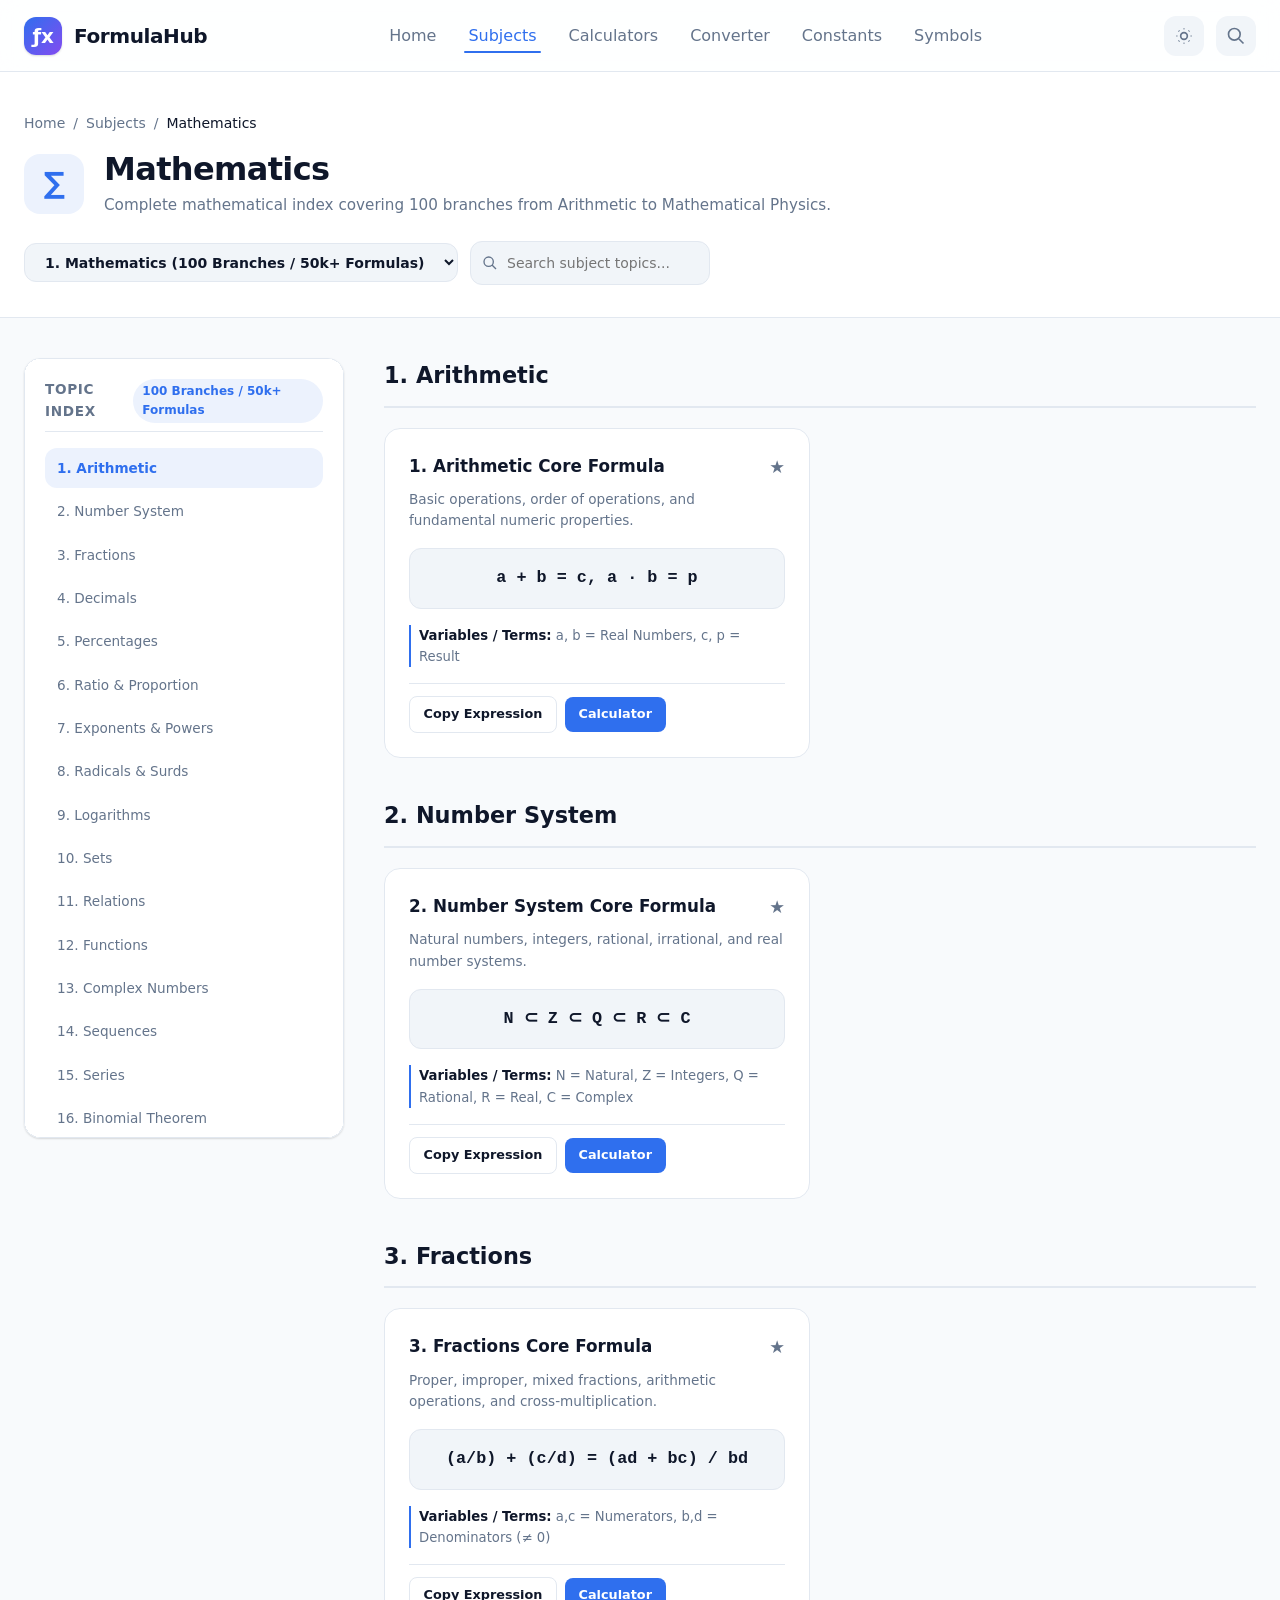
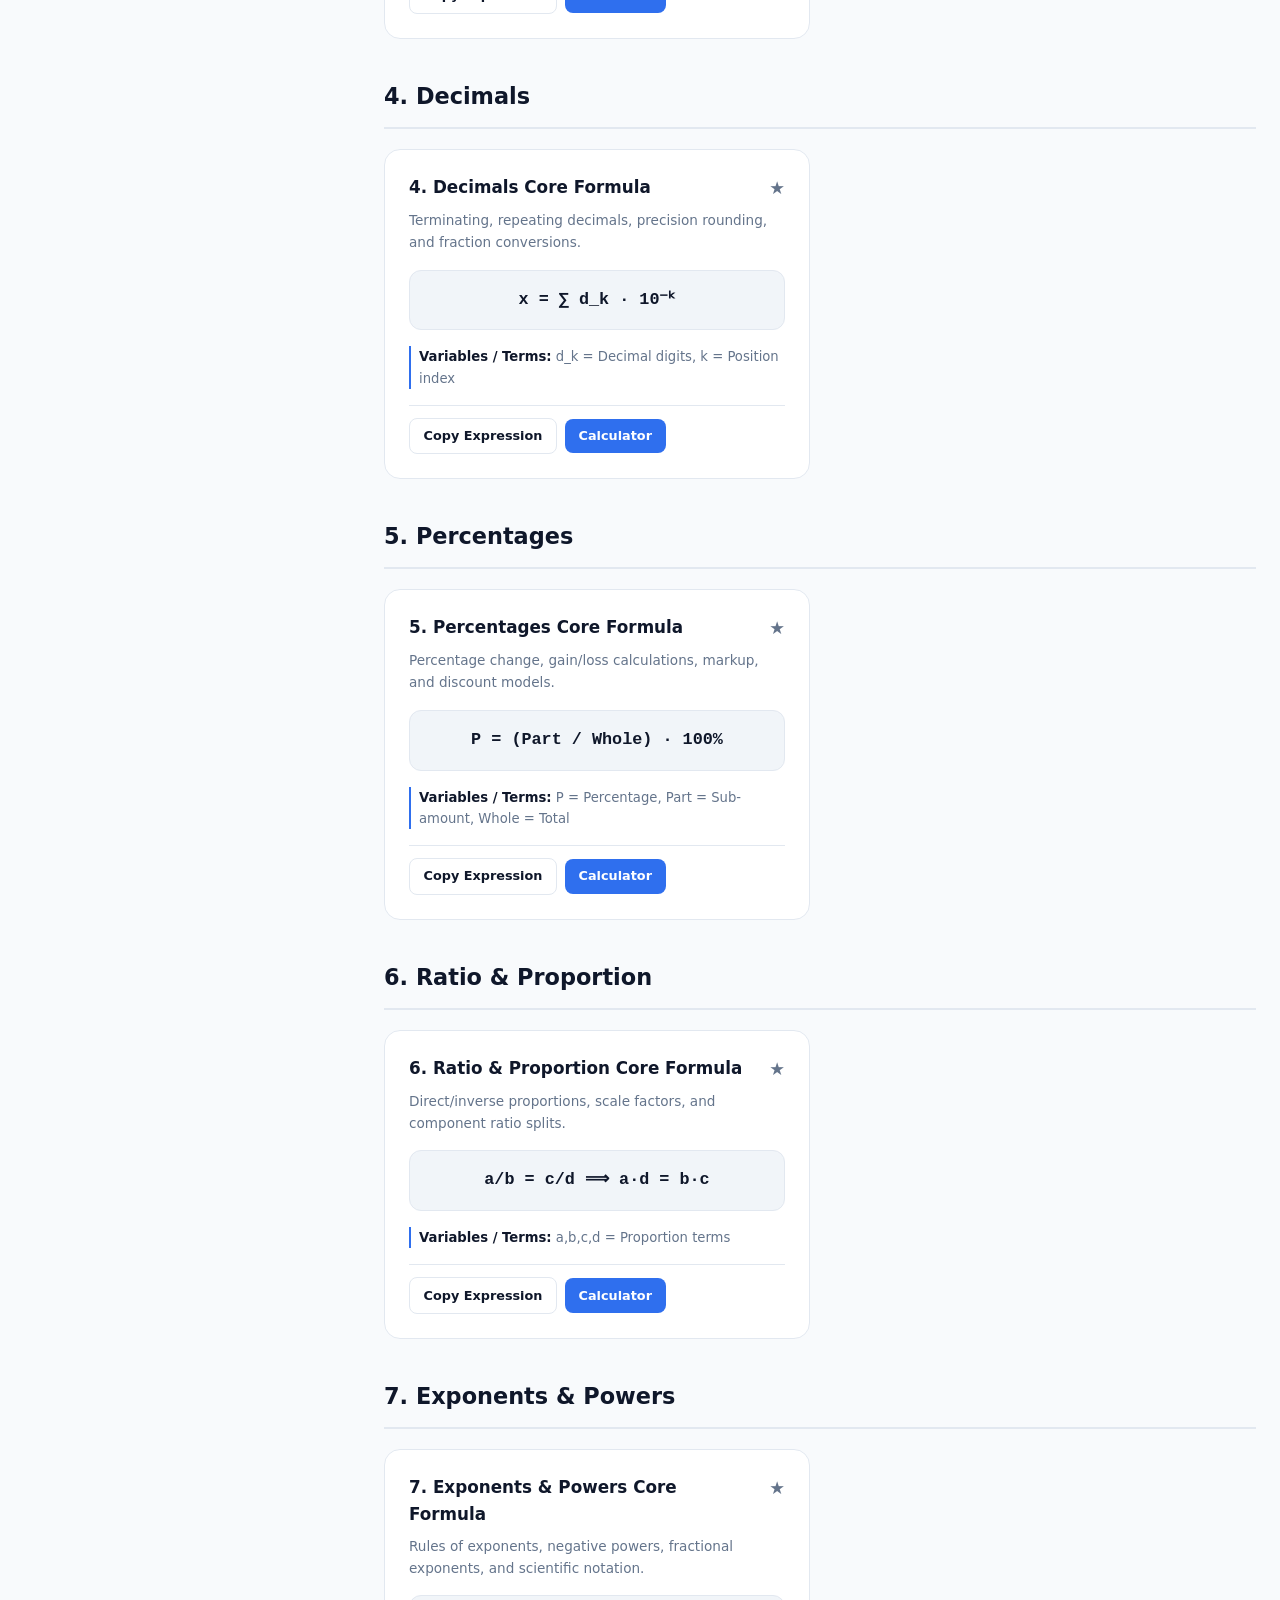
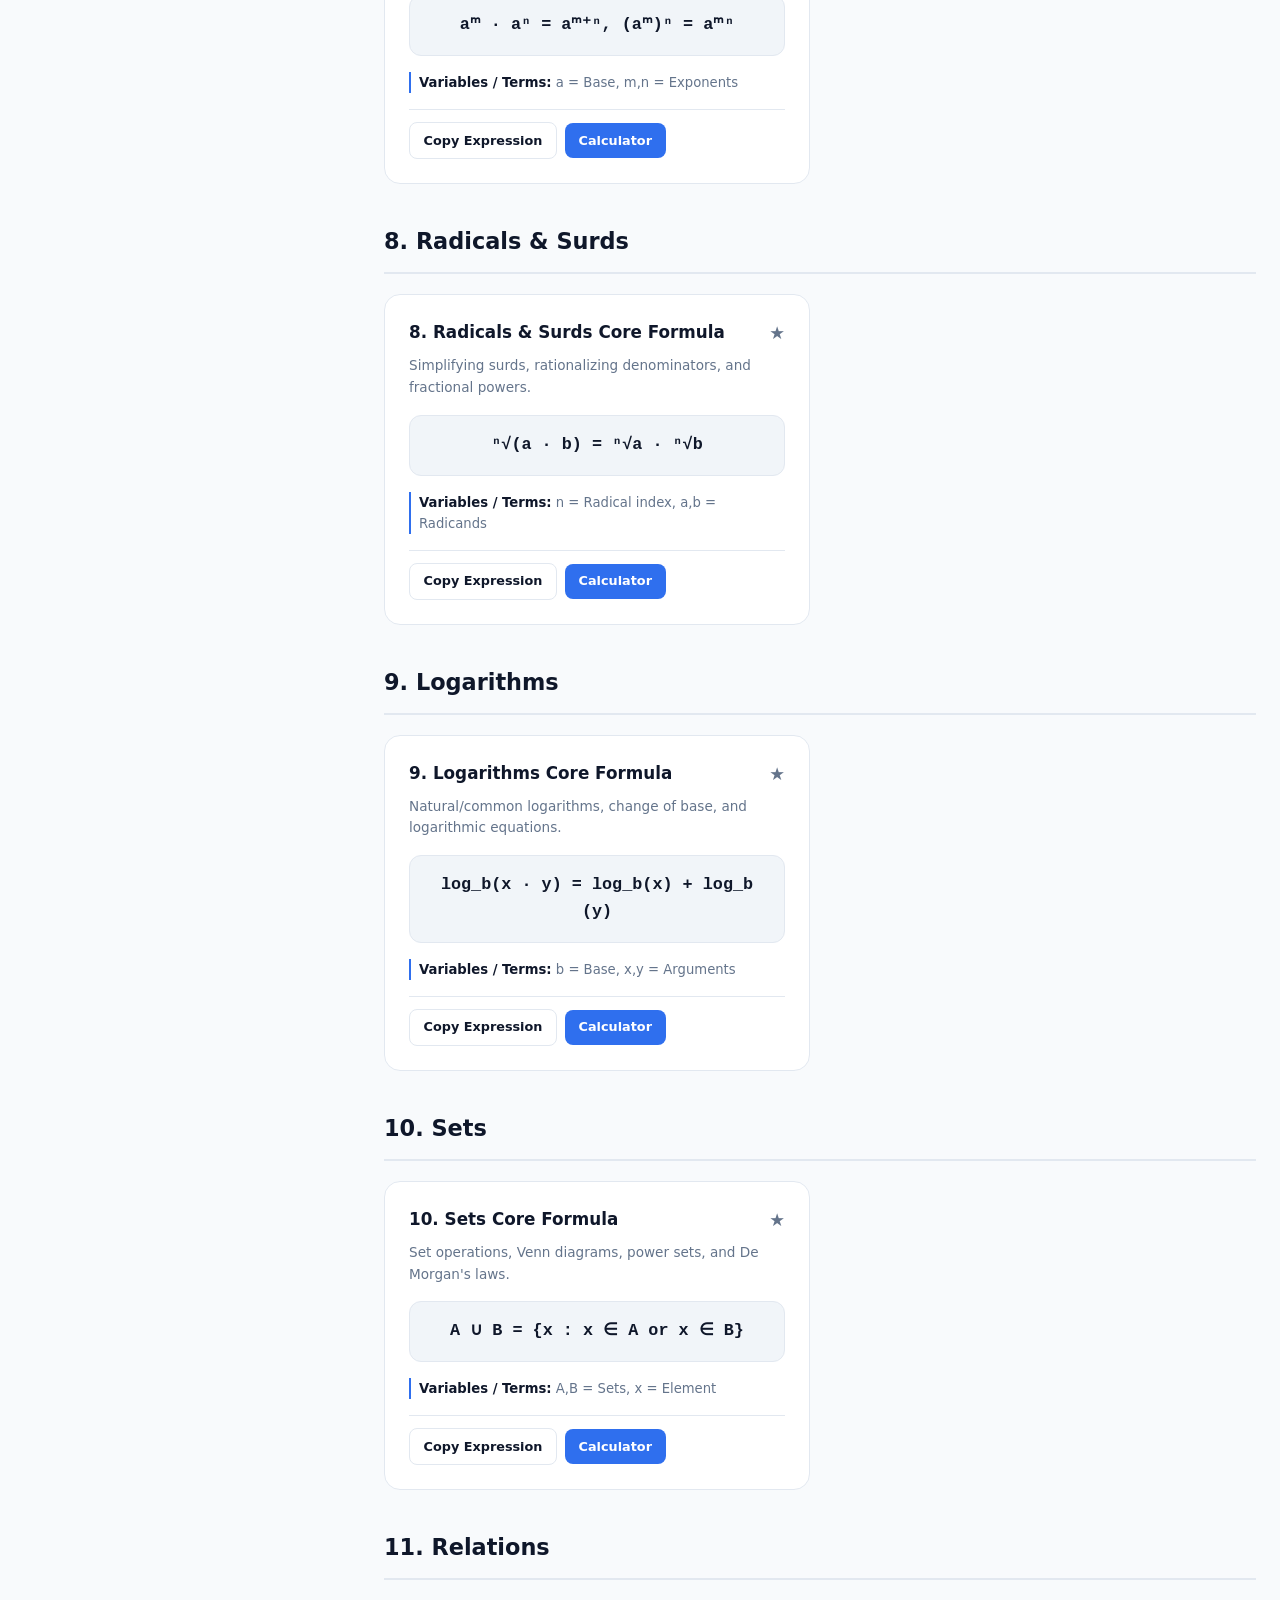
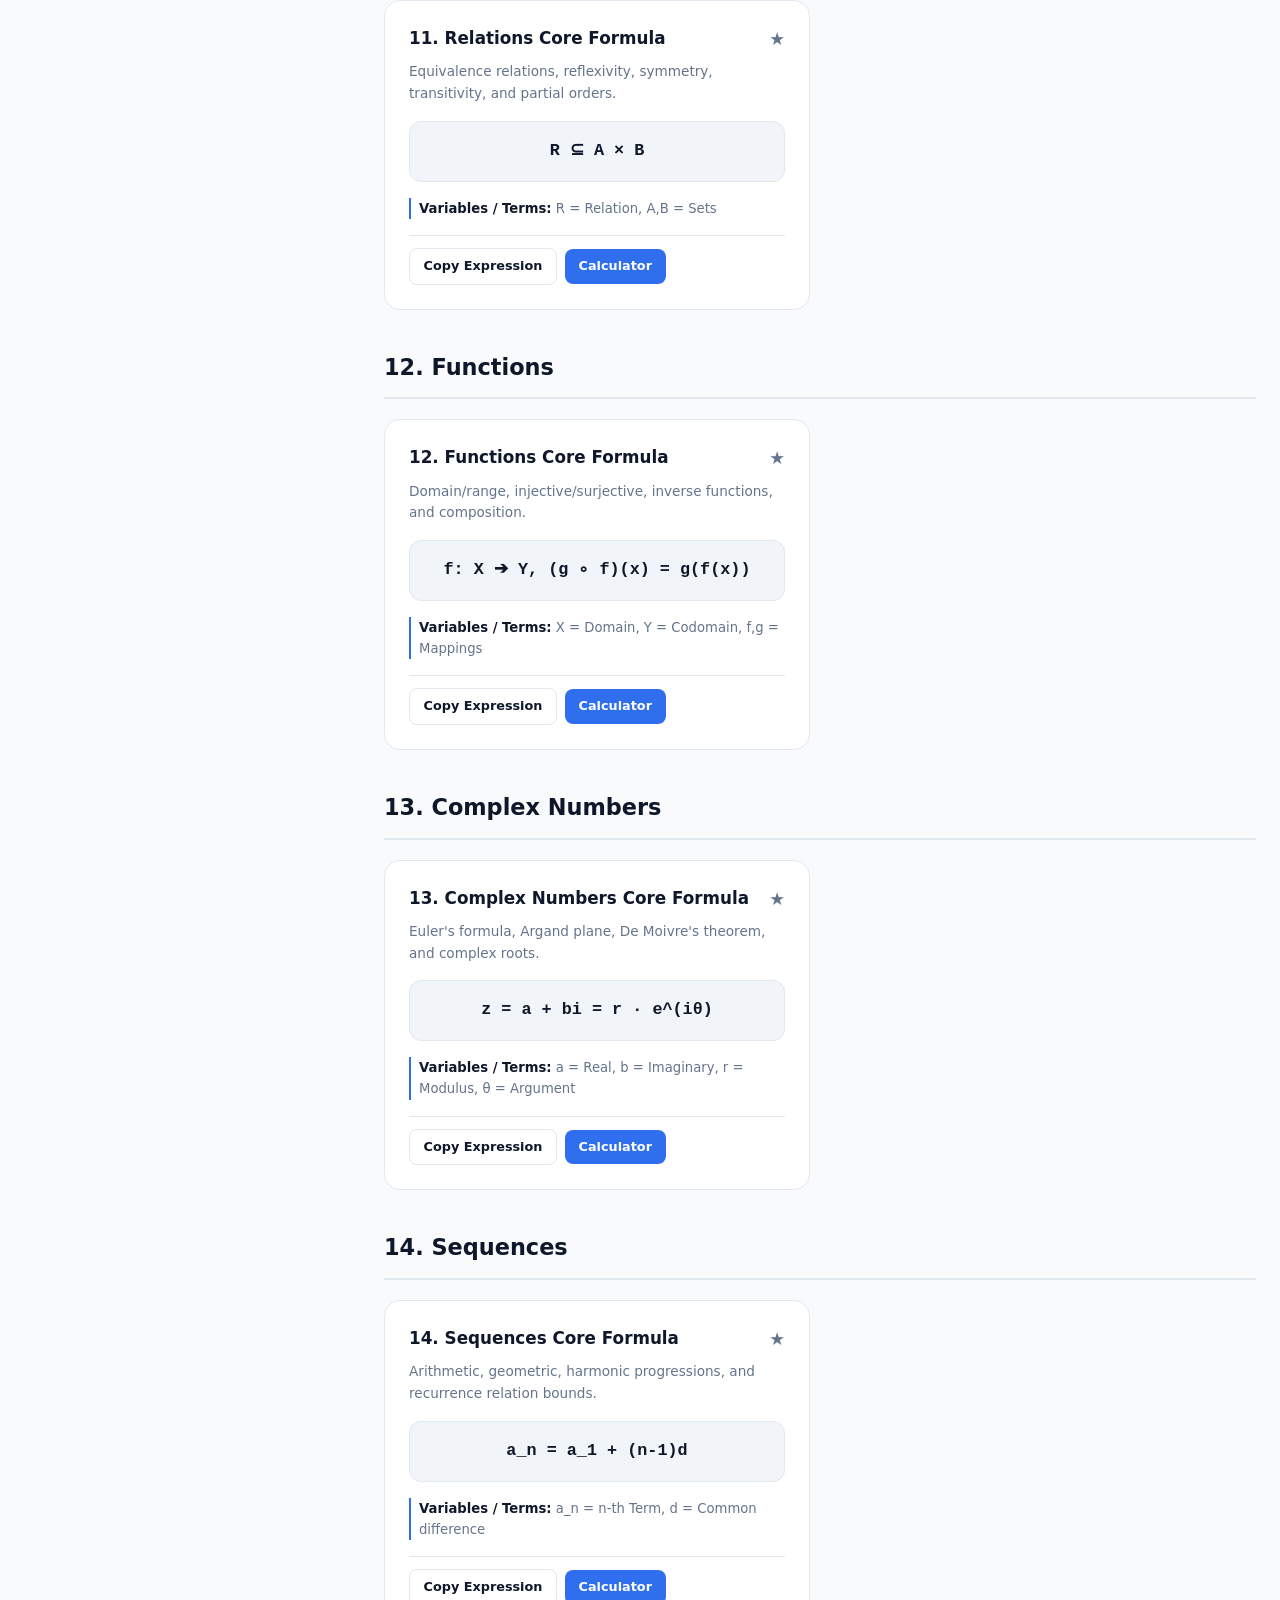
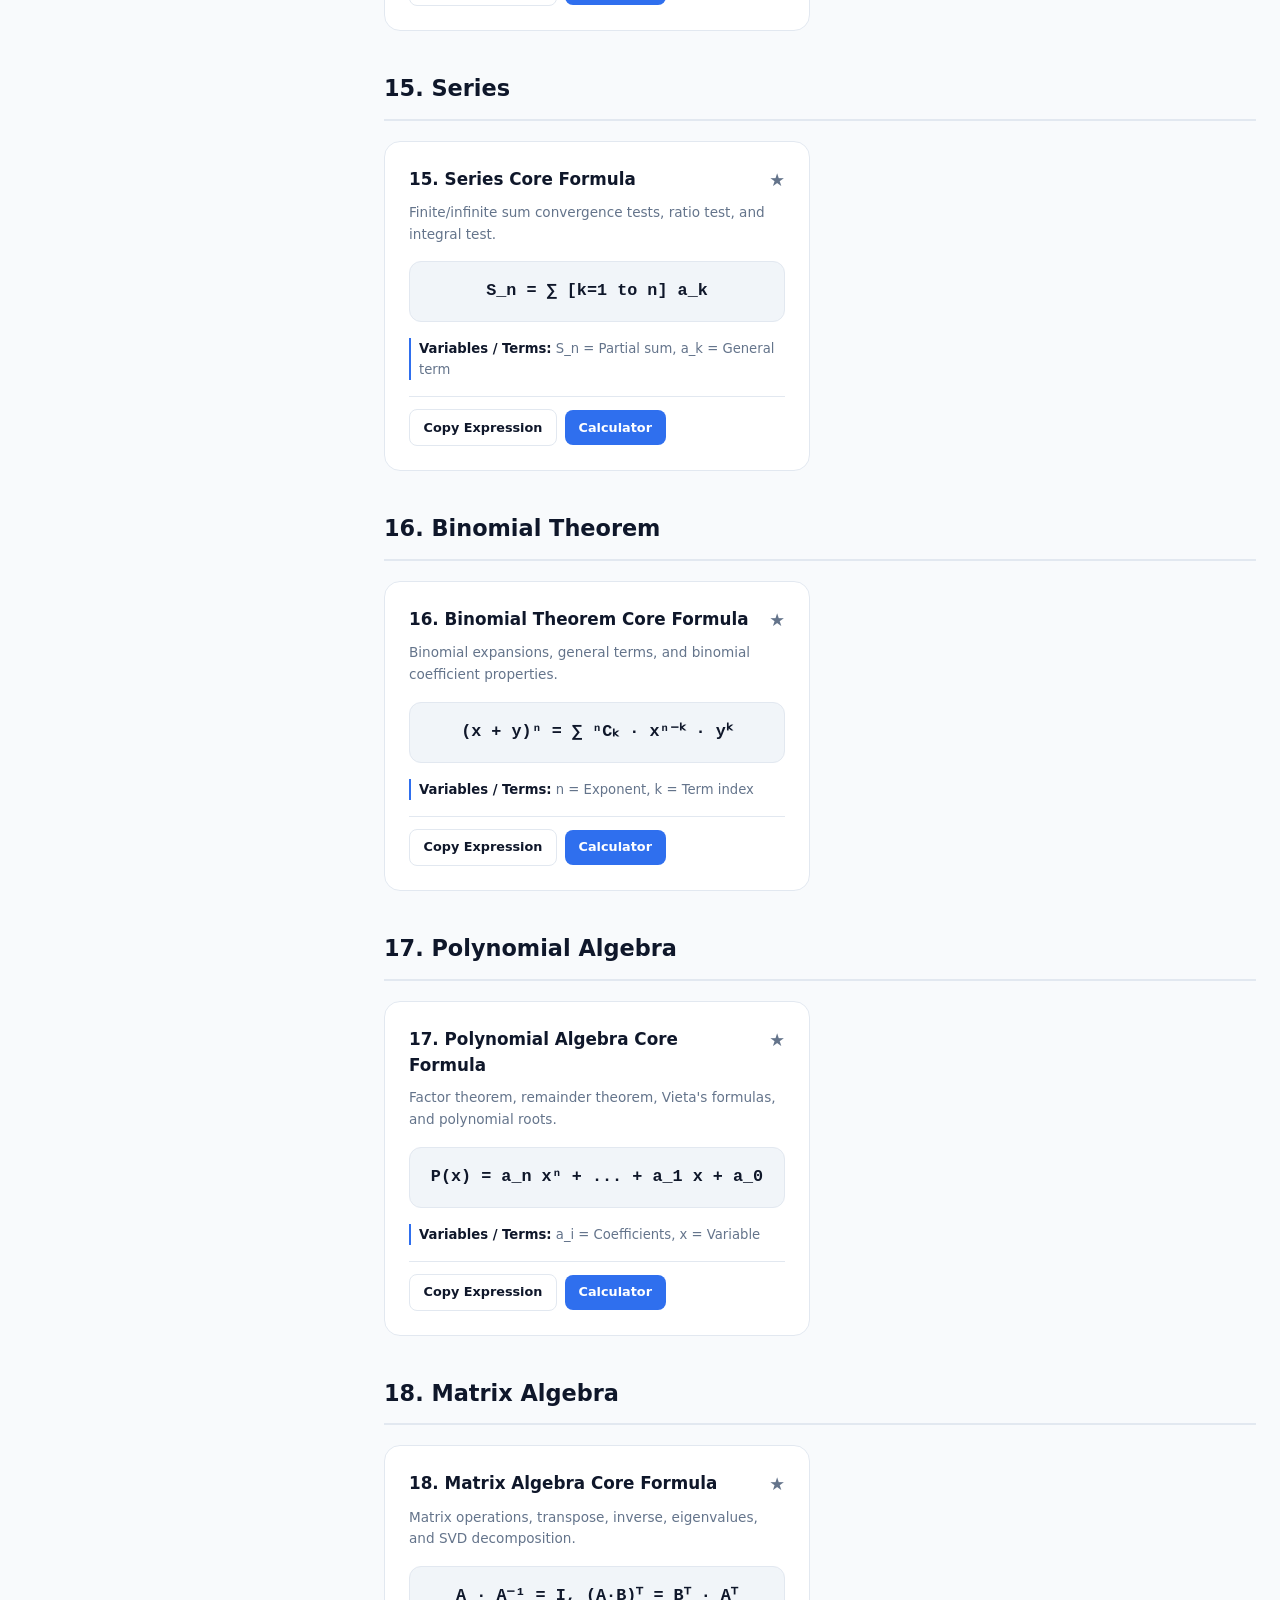
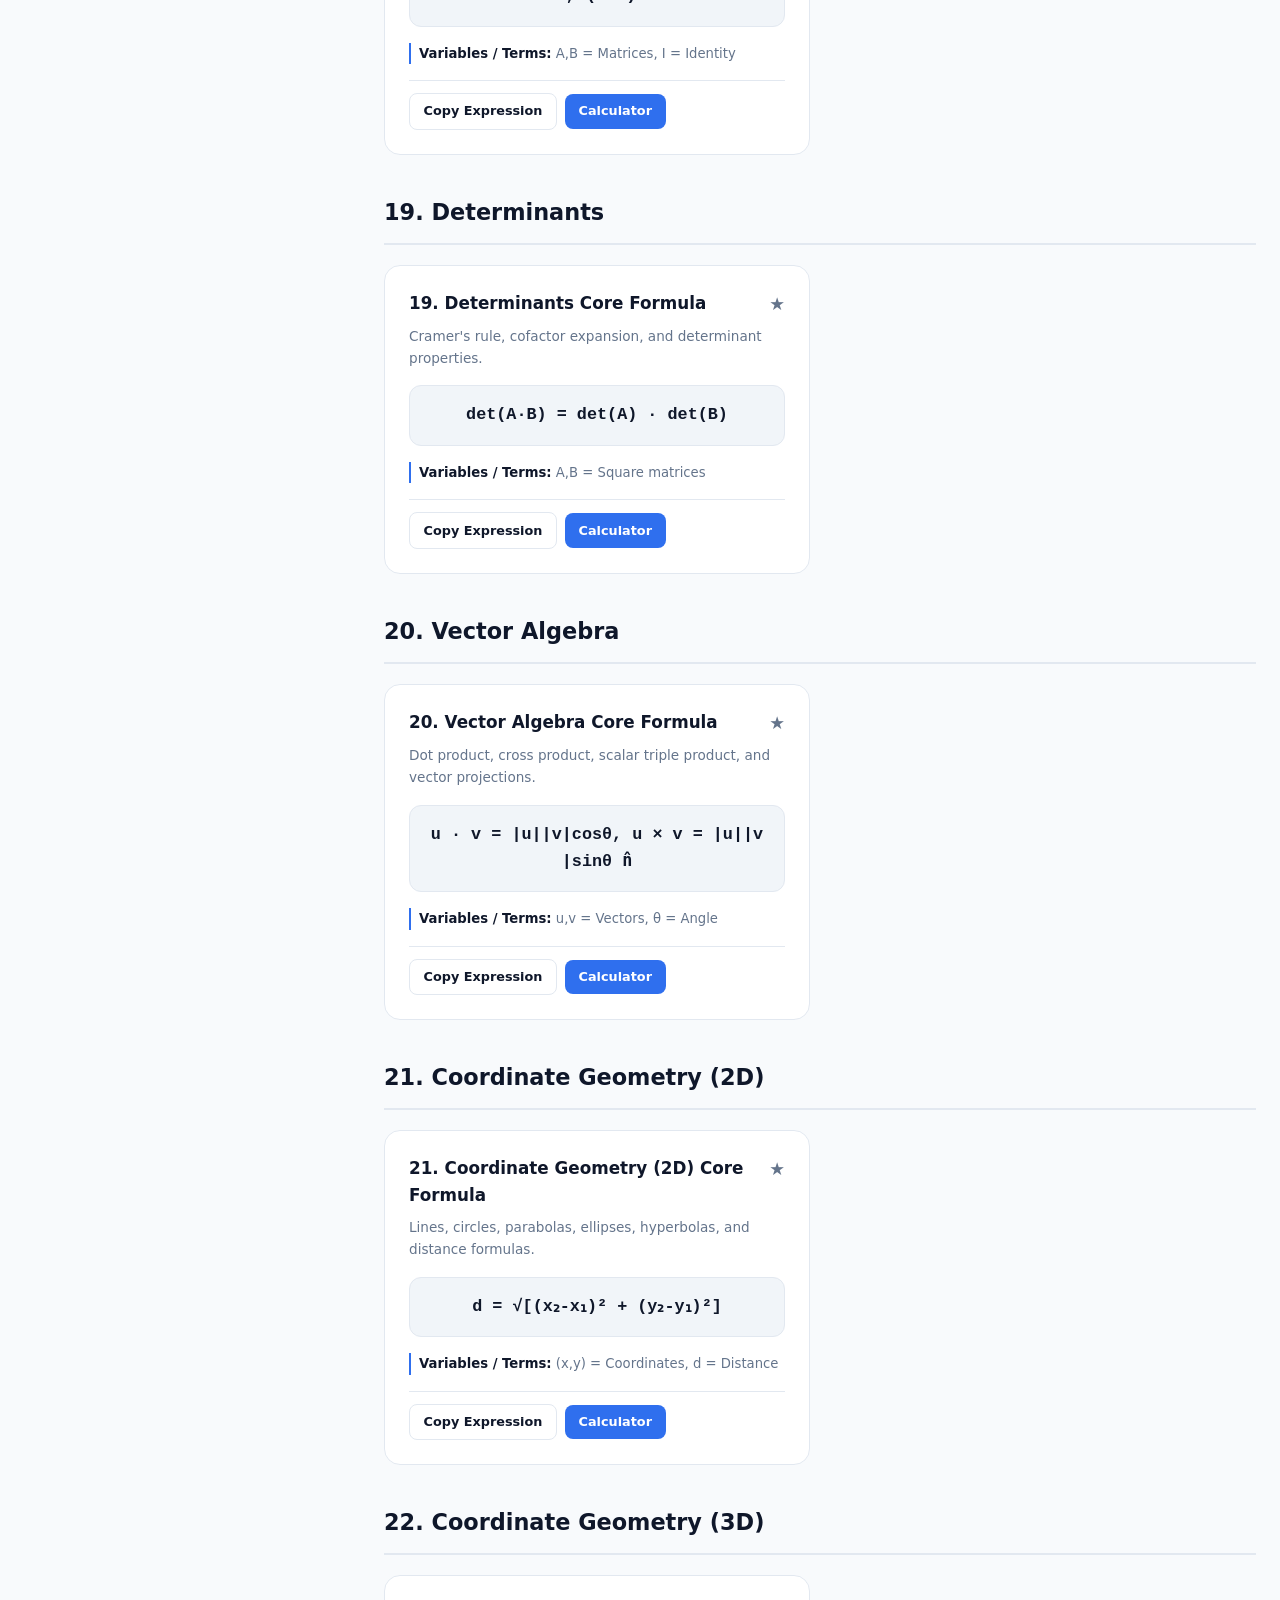
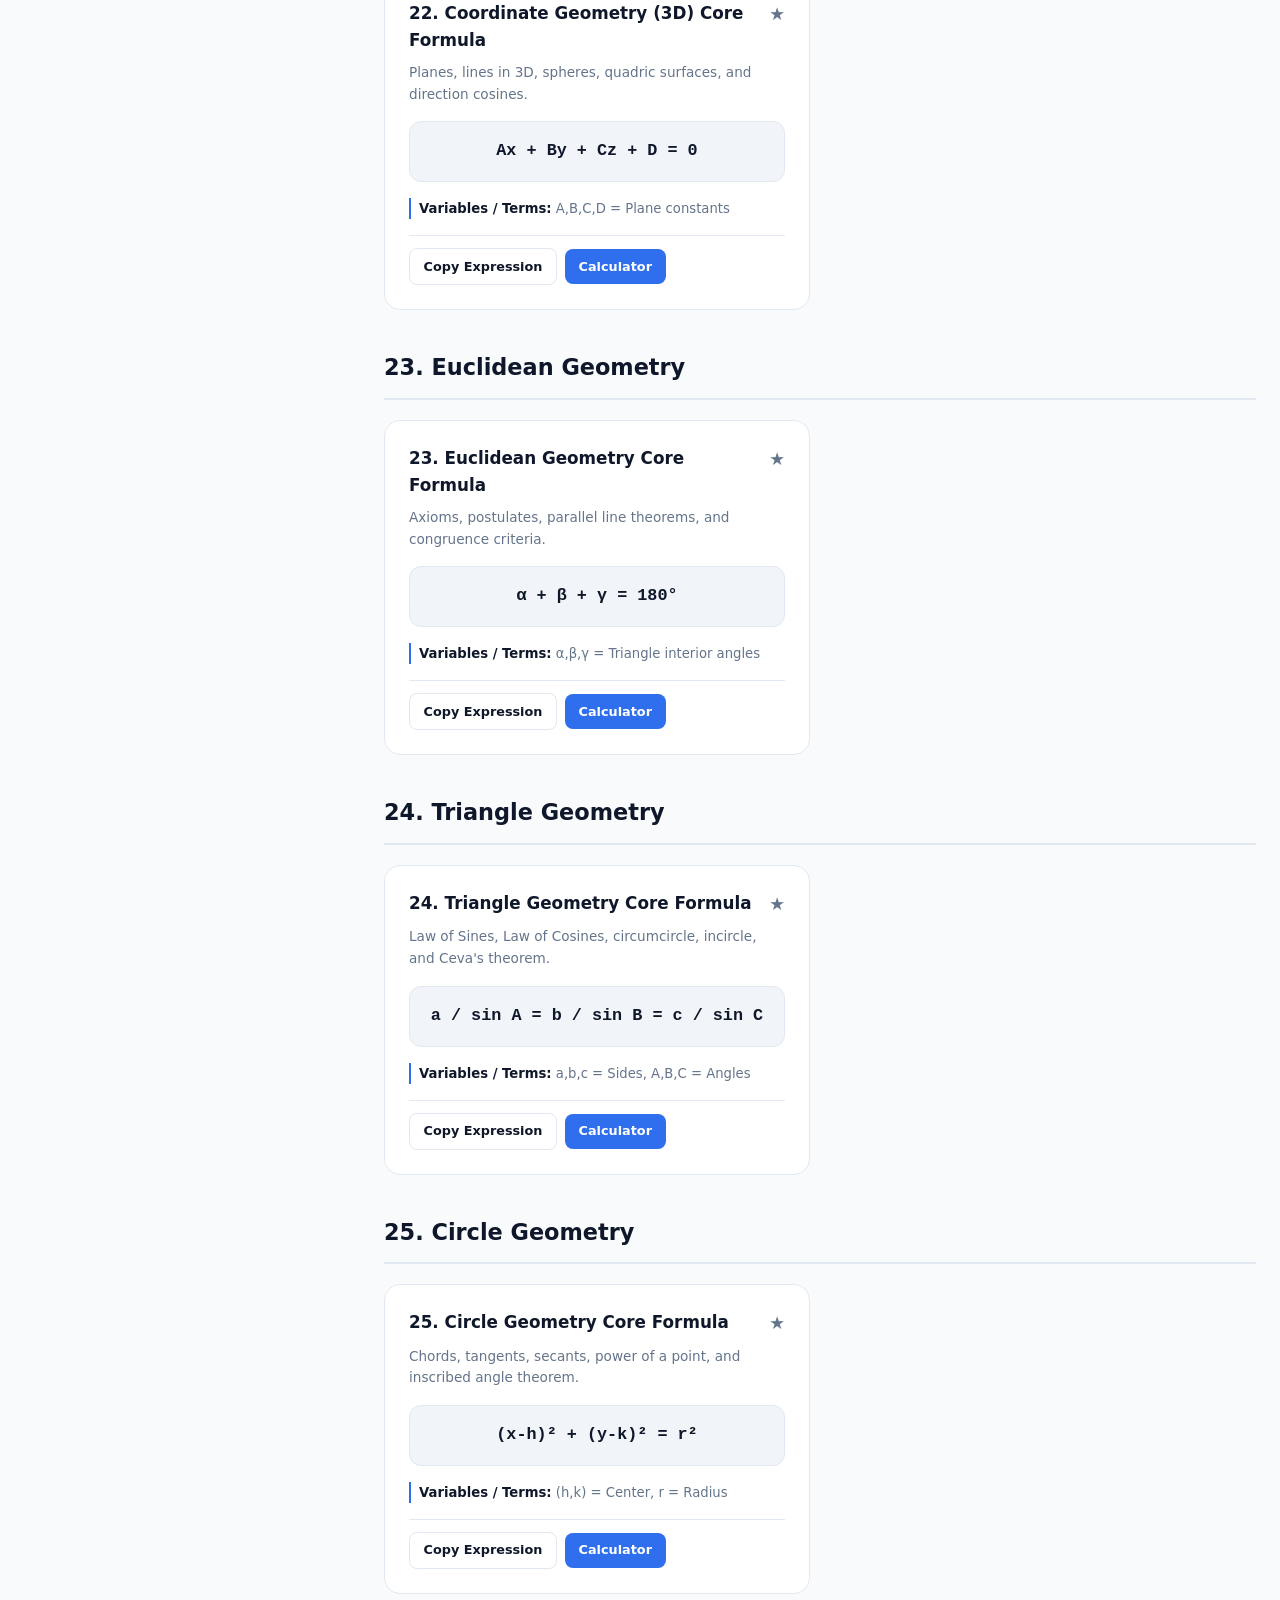
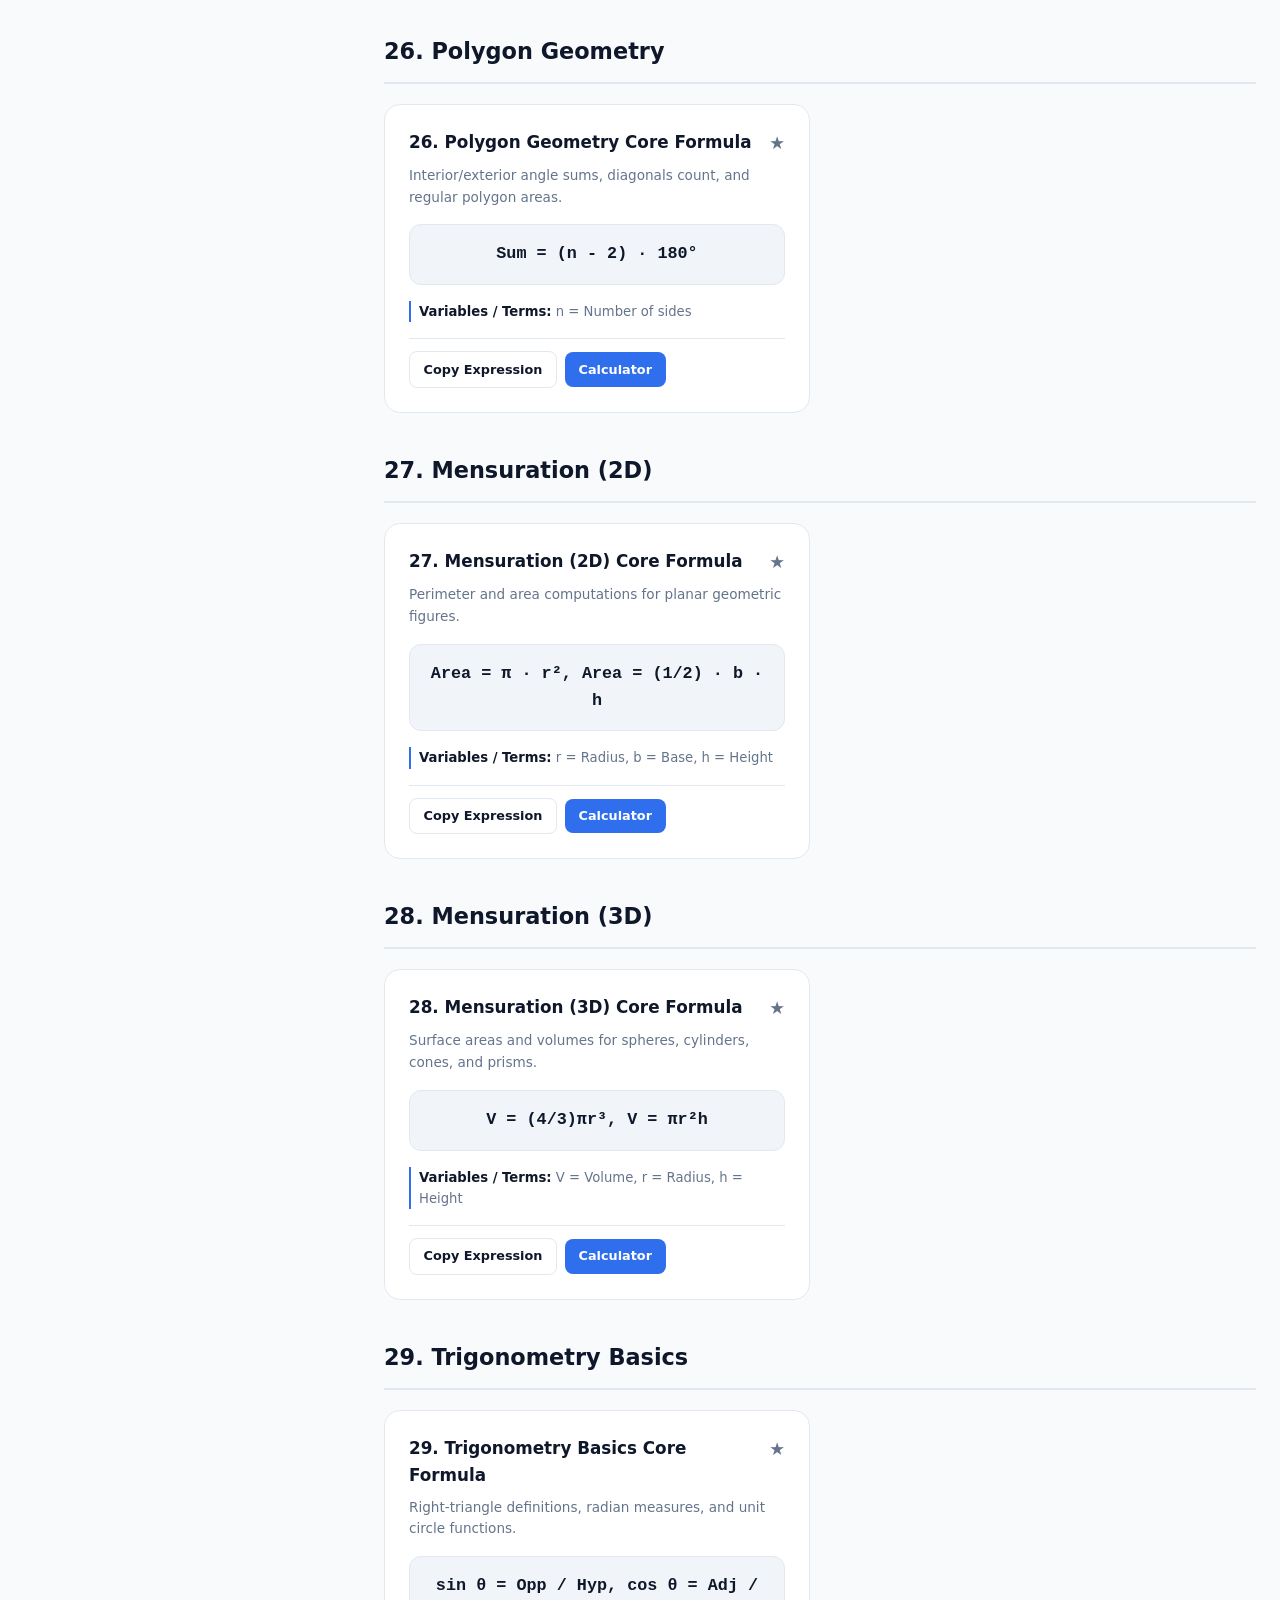
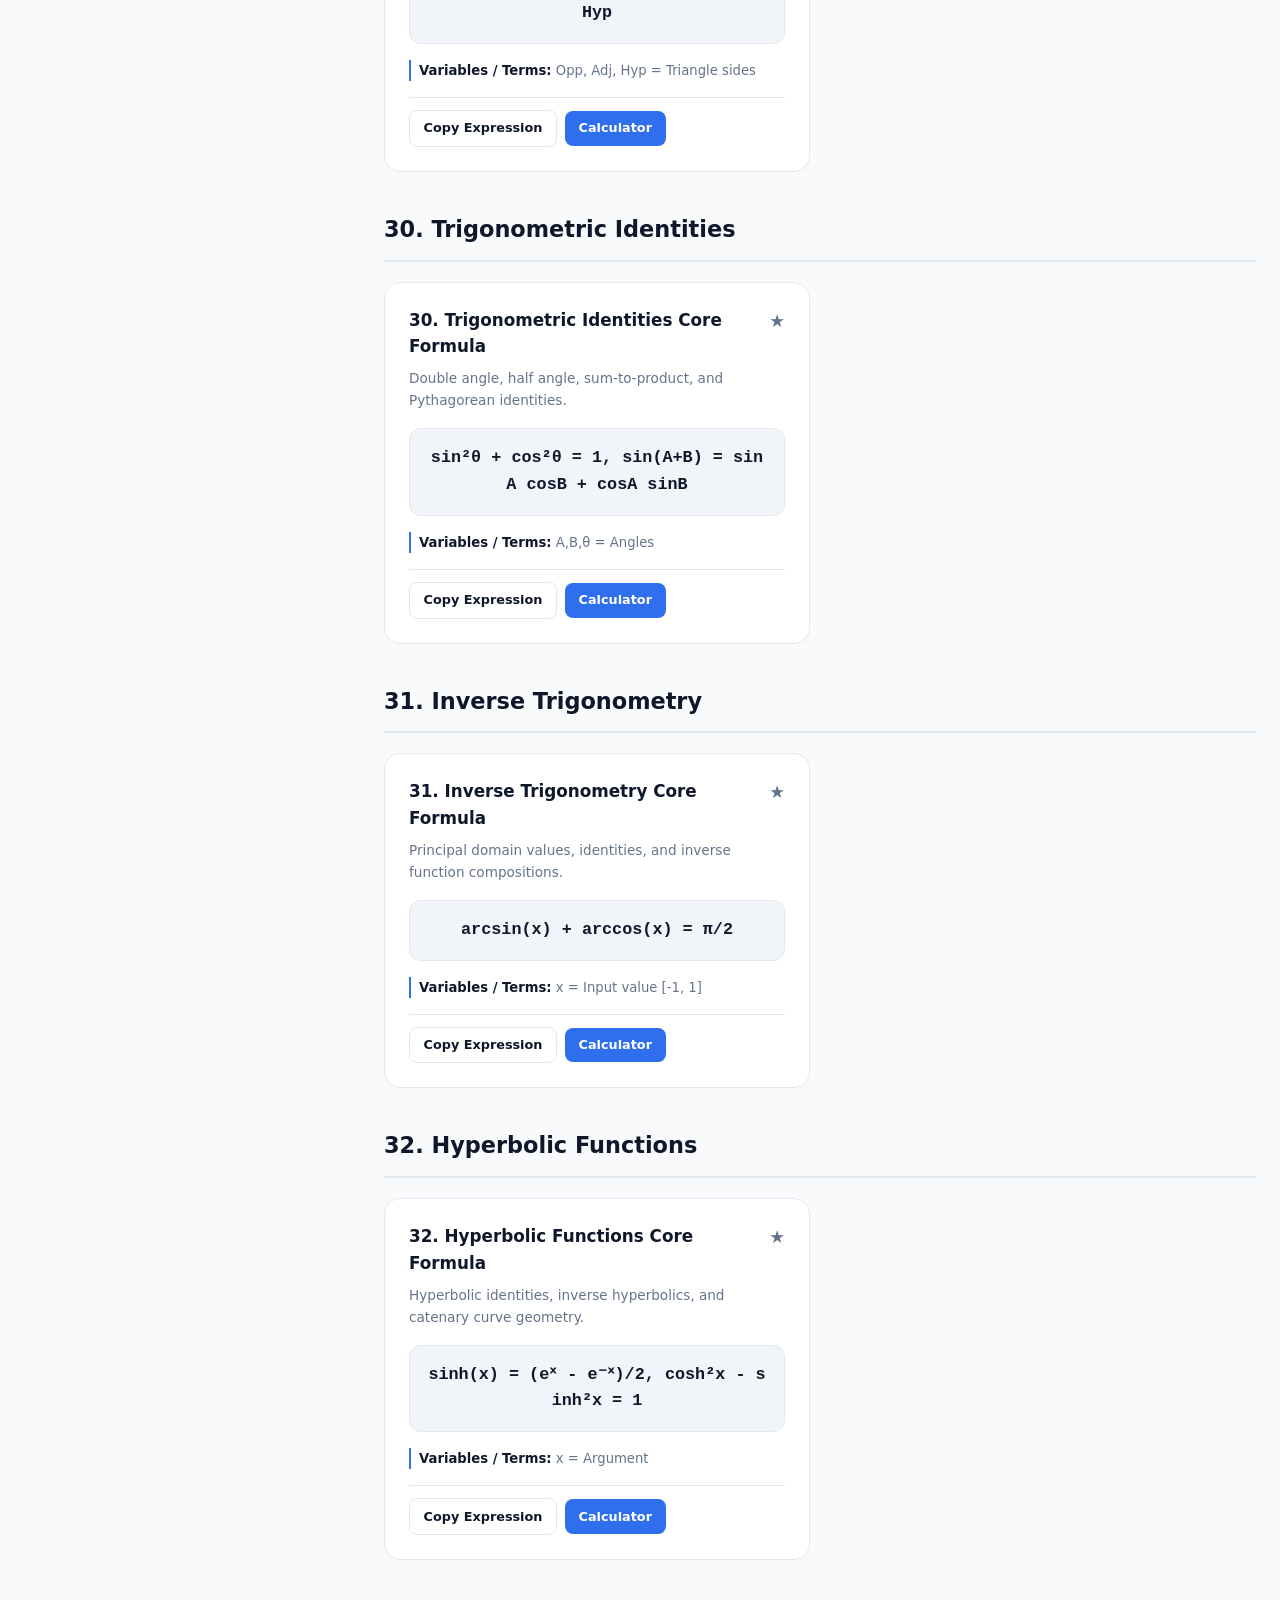
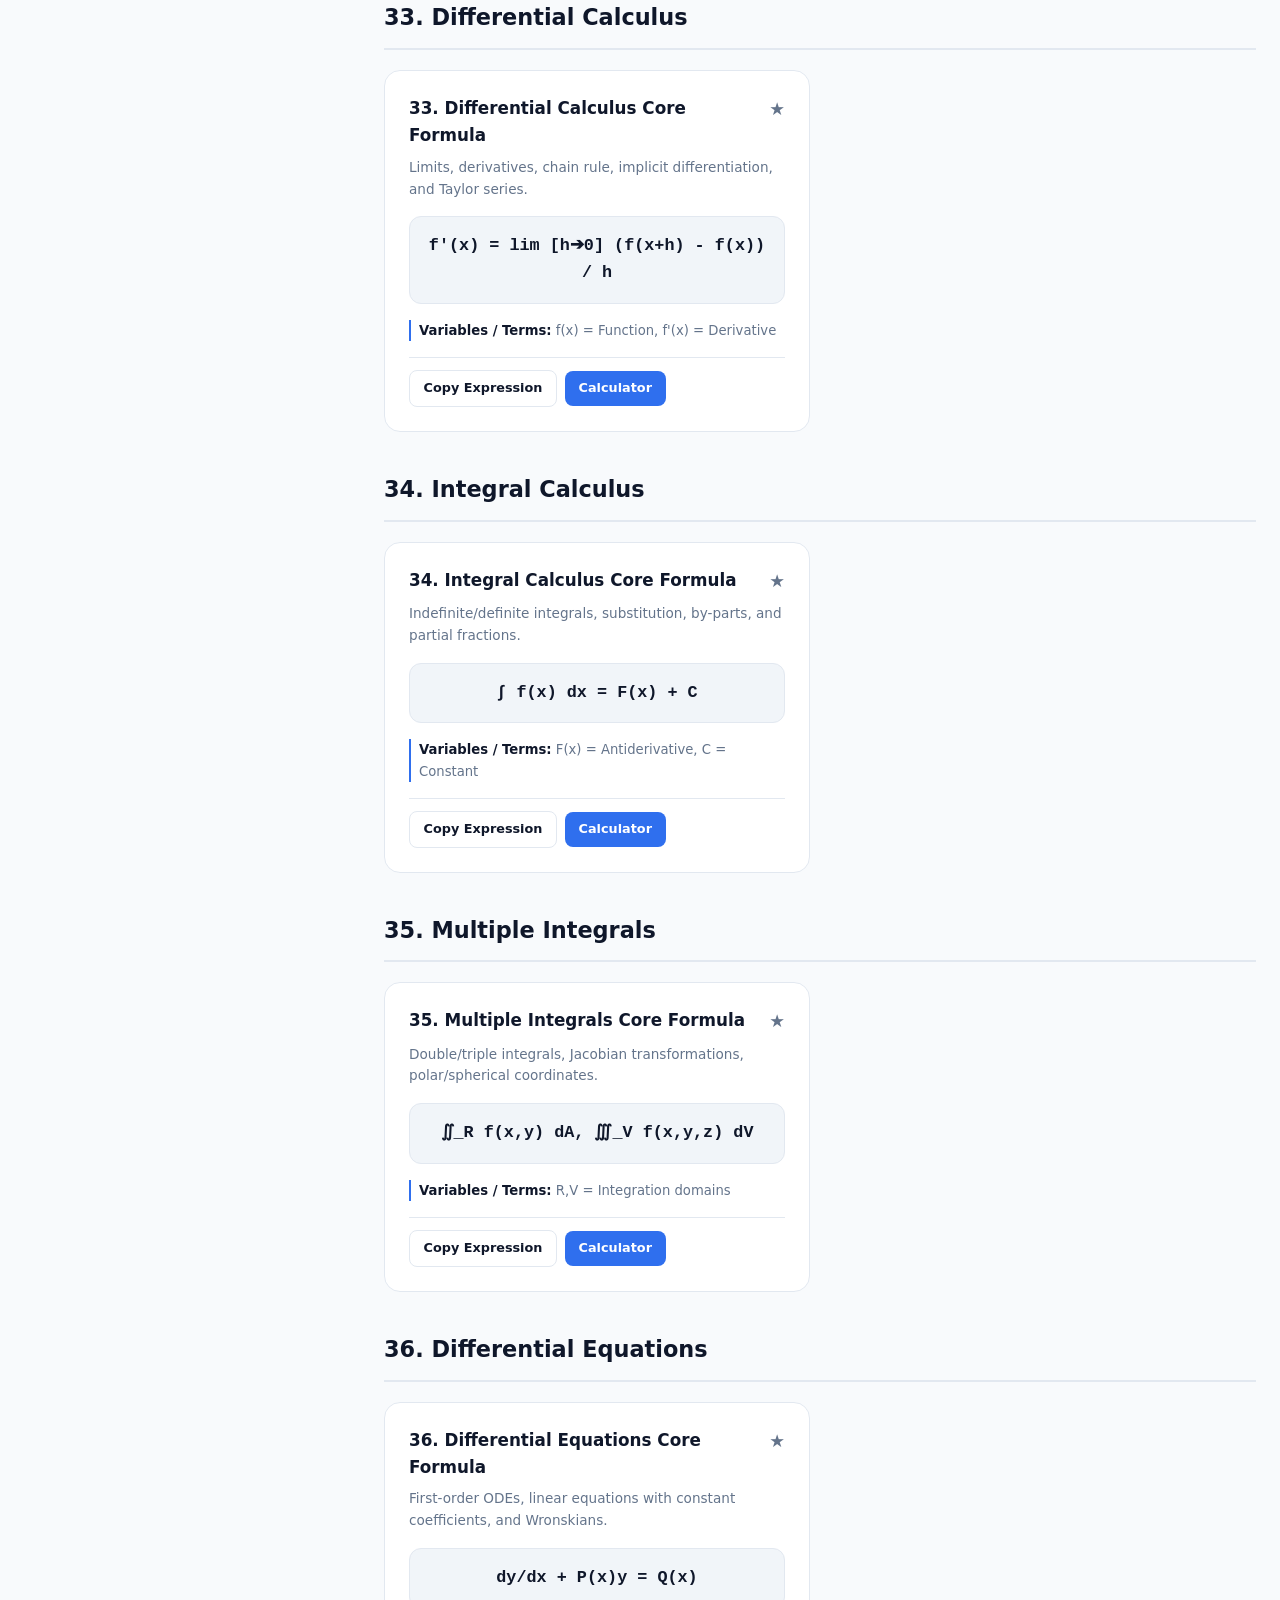
==== commit 63396b89: "Update subject-details.html" ====
--- a/subject-details.html
+++ b/subject-details.html
@@ -346,7 +346,7 @@
 
         .layout-grid {
             display: grid;
-            grid-template-columns: 300px 1fr;
+            grid-template-columns: 320px 1fr;
             gap: 2.5rem;
             align-items: start;
         }
@@ -407,7 +407,7 @@
             justify-content: space-between;
             padding: 0.55rem 0.75rem;
             border-radius: var(--radius-md);
-            font-size: 0.875rem;
+            font-size: 0.85rem;
             font-weight: 500;
             color: var(--text-muted);
             transition: all var(--transition-fast);
@@ -429,7 +429,7 @@
         }
 
         .topic-count {
-            font-size: 0.75rem;
+            font-size: 0.7rem;
             padding: 0.1rem 0.4rem;
             border-radius: var(--radius-full);
             background-color: var(--bg-subtle);
@@ -530,7 +530,7 @@
 
         .formula-expression {
             font-family: 'Courier New', Courier, monospace;
-            font-size: 1.1rem;
+            font-size: 1.05rem;
             font-weight: 700;
             color: var(--text-main);
             word-break: break-all;
@@ -813,14 +813,14 @@
                     <div class="subject-hero-icon" id="subjectHeroIcon">∑</div>
                     <div>
                         <h1 class="page-title" id="subjectHeaderTitle">Mathematics</h1>
-                        <p class="page-subtitle" id="subjectHeaderDesc">Comprehensive index across 2,000+ topics and formulas.</p>
+                        <p class="page-subtitle" id="subjectHeaderDesc">Comprehensive index across 100 branches and 50,000+ formulas.</p>
                     </div>
                 </div>
 
                 <!-- Subject Switcher and Search Bar -->
                 <div class="toolbar-controls">
                     <select class="subject-select" id="subjectSelect">
-                        <option value="mathematics">1. Mathematics (2,000+)</option>
+                        <option value="mathematics">1. Mathematics (100 Branches / 50k+ Formulas)</option>
                         <option value="physics">2. Physics (1,800+)</option>
                         <option value="chemistry">3. Chemistry (1,600+)</option>
                         <option value="biology">4. Biology (1,300+)</option>
@@ -830,27 +830,6 @@
                         <option value="electrical">8. Electrical & Electronics (1,400+)</option>
                         <option value="mechanical">9. Mechanical Engineering (1,400+)</option>
                         <option value="civil">10. Civil Engineering (1,300+)</option>
-                        <option value="chemical">11. Chemical Engineering (900+)</option>
-                        <option value="aerospace">12. Aerospace & Aviation (800+)</option>
-                        <option value="marine">13. Marine & Naval Eng. (500+)</option>
-                        <option value="industrial">14. Industrial & Manufacturing (900+)</option>
-                        <option value="materials">15. Materials Science (700+)</option>
-                        <option value="mining">16. Mining & Petroleum (700+)</option>
-                        <option value="textile">17. Textile & Fiber (500+)</option>
-                        <option value="food">18. Food Science & Tech (600+)</option>
-                        <option value="agriculture">19. Agricultural Sciences (900+)</option>
-                        <option value="environmental">20. Environmental Sciences (700+)</option>
-                        <option value="earth">21. Earth Sciences (800+)</option>
-                        <option value="space">22. Space Science & Astronomy (700+)</option>
-                        <option value="architecture">23. Architecture & Construction (700+)</option>
-                        <option value="finance">24. Finance & Economics (1,200+)</option>
-                        <option value="business">25. Business & Management (700+)</option>
-                        <option value="statistics">26. Statistics & Ops Research (1,100+)</option>
-                        <option value="social">27. Social Sciences (400+)</option>
-                        <option value="sports">28. Sports & Performance (600+)</option>
-                        <option value="transportation">29. Transportation Eng. (600+)</option>
-                        <option value="defense">30. Defense & Military (500+)</option>
-                        <option value="misc">31. Misc Professional Domains (1,000+)</option>
                     </select>
 
                     <div class="search-topic-wrapper">
@@ -872,7 +851,7 @@
             <aside class="sidebar">
                 <div class="sidebar-header">
                     <span class="sidebar-title">Topic Index</span>
-                    <span class="subject-badge" id="estCountBadge">2,000+ Topics</span>
+                    <span class="subject-badge" id="estCountBadge">100 Branches</span>
                 </div>
                 <ul class="topic-nav" id="topicNav">
                     <!-- JavaScript auto-populates topic sidebar links -->
@@ -951,206 +930,137 @@
        JAVASCRIPT DATA & LOGIC ENGINE
        ========================================================================== -->
     <script>
-        // Master Database covering all 31 Subject Domains and estimated 25,000–30,000 topics
+        // Array of all 100 Mathematics Branches specified in the requirement
+        const MATH_100_BRANCHES = [
+            { id: "m1", name: "1. Arithmetic", count: "100+", expr: "a + b = c, a · b = p", desc: "Basic operations, order of operations, and fundamental numeric properties.", vars: "a, b = Real Numbers, c, p = Result" },
+            { id: "m2", name: "2. Number System", count: "100+", expr: "N ⊂ Z ⊂ Q ⊂ R ⊂ C", desc: "Natural numbers, integers, rational, irrational, and real number systems.", vars: "N = Natural, Z = Integers, Q = Rational, R = Real, C = Complex" },
+            { id: "m3", name: "3. Fractions", count: "80+", expr: "(a/b) + (c/d) = (ad + bc) / bd", desc: "Proper, improper, mixed fractions, arithmetic operations, and cross-multiplication.", vars: "a,c = Numerators, b,d = Denominators (≠ 0)" },
+            { id: "m4", name: "4. Decimals", count: "80+", expr: "x = ∑ d_k · 10⁻ᵏ", desc: "Terminating, repeating decimals, precision rounding, and fraction conversions.", vars: "d_k = Decimal digits, k = Position index" },
+            { id: "m5", name: "5. Percentages", count: "100+", expr: "P = (Part / Whole) · 100%", desc: "Percentage change, gain/loss calculations, markup, and discount models.", vars: "P = Percentage, Part = Sub-amount, Whole = Total" },
+            { id: "m6", name: "6. Ratio & Proportion", count: "80+", expr: "a/b = c/d ⟹ a·d = b·c", desc: "Direct/inverse proportions, scale factors, and component ratio splits.", vars: "a,b,c,d = Proportion terms" },
+            { id: "m7", name: "7. Exponents & Powers", count: "150+", expr: "aᵐ · aⁿ = aᵐ⁺ⁿ, (aᵐ)ⁿ = aᵐⁿ", desc: "Rules of exponents, negative powers, fractional exponents, and scientific notation.", vars: "a = Base, m,n = Exponents" },
+            { id: "m8", name: "8. Radicals & Surds", count: "120+", expr: "ⁿ√(a · b) = ⁿ√a · ⁿ√b", desc: "Simplifying surds, rationalizing denominators, and fractional powers.", vars: "n = Radical index, a,b = Radicands" },
+            { id: "m9", name: "9. Logarithms", count: "250+", expr: "log_b(x · y) = log_b(x) + log_b(y)", desc: "Natural/common logarithms, change of base, and logarithmic equations.", vars: "b = Base, x,y = Arguments" },
+            { id: "m10", name: "10. Sets", count: "150+", expr: "A ∪ B = {x : x ∈ A or x ∈ B}", desc: "Set operations, Venn diagrams, power sets, and De Morgan's laws.", vars: "A,B = Sets, x = Element" },
+            { id: "m11", name: "11. Relations", count: "100+", expr: "R ⊆ A × B", desc: "Equivalence relations, reflexivity, symmetry, transitivity, and partial orders.", vars: "R = Relation, A,B = Sets" },
+            { id: "m12", name: "12. Functions", count: "400+", expr: "f: X ➔ Y, (g ∘ f)(x) = g(f(x))", desc: "Domain/range, injective/surjective, inverse functions, and composition.", vars: "X = Domain, Y = Codomain, f,g = Mappings" },
+            { id: "m13", name: "13. Complex Numbers", count: "400+", expr: "z = a + bi = r · e^(iθ)", desc: "Euler's formula, Argand plane, De Moivre's theorem, and complex roots.", vars: "a = Real, b = Imaginary, r = Modulus, θ = Argument" },
+            { id: "m14", name: "14. Sequences", count: "250+", expr: "a_n = a_1 + (n-1)d", desc: "Arithmetic, geometric, harmonic progressions, and recurrence relation bounds.", vars: "a_n = n-th Term, d = Common difference" },
+            { id: "m15", name: "15. Series", count: "500+", expr: "S_n = ∑ [k=1 to n] a_k", desc: "Finite/infinite sum convergence tests, ratio test, and integral test.", vars: "S_n = Partial sum, a_k = General term" },
+            { id: "m16", name: "16. Binomial Theorem", count: "250+", expr: "(x + y)ⁿ = ∑ ⁿCₖ · xⁿ⁻ᵏ · yᵏ", desc: "Binomial expansions, general terms, and binomial coefficient properties.", vars: "n = Exponent, k = Term index" },
+            { id: "m17", name: "17. Polynomial Algebra", count: "500+", expr: "P(x) = a_n xⁿ + ... + a_1 x + a_0", desc: "Factor theorem, remainder theorem, Vieta's formulas, and polynomial roots.", vars: "a_i = Coefficients, x = Variable" },
+            { id: "m18", name: "18. Matrix Algebra", count: "700+", expr: "A · A⁻¹ = I, (A·B)ᵀ = Bᵀ · Aᵀ", desc: "Matrix operations, transpose, inverse, eigenvalues, and SVD decomposition.", vars: "A,B = Matrices, I = Identity" },
+            { id: "m19", name: "19. Determinants", count: "300+", expr: "det(A·B) = det(A) · det(B)", desc: "Cramer's rule, cofactor expansion, and determinant properties.", vars: "A,B = Square matrices" },
+            { id: "m20", name: "20. Vector Algebra", count: "500+", expr: "u · v = |u||v|cosθ, u × v = |u||v|sinθ n̂", desc: "Dot product, cross product, scalar triple product, and vector projections.", vars: "u,v = Vectors, θ = Angle" },
+            { id: "m21", name: "21. Coordinate Geometry (2D)", count: "600+", expr: "d = √[(x₂-x₁)² + (y₂-y₁)²]", desc: "Lines, circles, parabolas, ellipses, hyperbolas, and distance formulas.", vars: "(x,y) = Coordinates, d = Distance" },
+            { id: "m22", name: "22. Coordinate Geometry (3D)", count: "500+", expr: "Ax + By + Cz + D = 0", desc: "Planes, lines in 3D, spheres, quadric surfaces, and direction cosines.", vars: "A,B,C,D = Plane constants" },
+            { id: "m23", name: "23. Euclidean Geometry", count: "600+", expr: "α + β + γ = 180°", desc: "Axioms, postulates, parallel line theorems, and congruence criteria.", vars: "α,β,γ = Triangle interior angles" },
+            { id: "m24", name: "24. Triangle Geometry", count: "500+", expr: "a / sin A = b / sin B = c / sin C", desc: "Law of Sines, Law of Cosines, circumcircle, incircle, and Ceva's theorem.", vars: "a,b,c = Sides, A,B,C = Angles" },
+            { id: "m25", name: "25. Circle Geometry", count: "350+", expr: "(x-h)² + (y-k)² = r²", desc: "Chords, tangents, secants, power of a point, and inscribed angle theorem.", vars: "(h,k) = Center, r = Radius" },
+            { id: "m26", name: "26. Polygon Geometry", count: "250+", expr: "Sum = (n - 2) · 180°", desc: "Interior/exterior angle sums, diagonals count, and regular polygon areas.", vars: "n = Number of sides" },
+            { id: "m27", name: "27. Mensuration (2D)", count: "250+", expr: "Area = π · r², Area = (1/2) · b · h", desc: "Perimeter and area computations for planar geometric figures.", vars: "r = Radius, b = Base, h = Height" },
+            { id: "m28", name: "28. Mensuration (3D)", count: "350+", expr: "V = (4/3)πr³, V = πr²h", desc: "Surface areas and volumes for spheres, cylinders, cones, and prisms.", vars: "V = Volume, r = Radius, h = Height" },
+            { id: "m29", name: "29. Trigonometry Basics", count: "400+", expr: "sin θ = Opp / Hyp, cos θ = Adj / Hyp", desc: "Right-triangle definitions, radian measures, and unit circle functions.", vars: "Opp, Adj, Hyp = Triangle sides" },
+            { id: "m30", name: "30. Trigonometric Identities", count: "1,000+", expr: "sin²θ + cos²θ = 1, sin(A+B) = sinA cosB + cosA sinB", desc: "Double angle, half angle, sum-to-product, and Pythagorean identities.", vars: "A,B,θ = Angles" },
+            { id: "m31", name: "31. Inverse Trigonometry", count: "250+", expr: "arcsin(x) + arccos(x) = π/2", desc: "Principal domain values, identities, and inverse function compositions.", vars: "x = Input value [-1, 1]" },
+            { id: "m32", name: "32. Hyperbolic Functions", count: "350+", expr: "sinh(x) = (eˣ - e⁻ˣ)/2, cosh²x - sinh²x = 1", desc: "Hyperbolic identities, inverse hyperbolics, and catenary curve geometry.", vars: "x = Argument" },
+            { id: "m33", name: "33. Differential Calculus", count: "1,500+", expr: "f'(x) = lim [h➔0] (f(x+h) - f(x)) / h", desc: "Limits, derivatives, chain rule, implicit differentiation, and Taylor series.", vars: "f(x) = Function, f'(x) = Derivative" },
+            { id: "m34", name: "34. Integral Calculus", count: "3,000+", expr: "∫ f(x) dx = F(x) + C", desc: "Indefinite/definite integrals, substitution, by-parts, and partial fractions.", vars: "F(x) = Antiderivative, C = Constant" },
+            { id: "m35", name: "35. Multiple Integrals", count: "500+", expr: "∬_R f(x,y) dA, ∭_V f(x,y,z) dV", desc: "Double/triple integrals, Jacobian transformations, polar/spherical coordinates.", vars: "R,V = Integration domains" },
+            { id: "m36", name: "36. Differential Equations", count: "1,200+", expr: "dy/dx + P(x)y = Q(x)", desc: "First-order ODEs, linear equations with constant coefficients, and Wronskians.", vars: "P,Q = Functions of x" },
+            { id: "m37", name: "37. Partial Differential Equations", count: "700+", expr: "∂²u/∂t² = c² (∂²u/∂x²)", desc: "Heat, wave, Laplace equations, separation of variables, and Fourier methods.", vars: "u(x,t) = State field" },
+            { id: "m38", name: "38. Vector Calculus", count: "600+", expr: "∇ × F = Curl(F), ∬ (∇ × F) · dS = ∮ F · dr", desc: "Gradient, divergence, curl, Stokes' theorem, and Divergence theorem.", vars: "F = Vector field, ∇ = Del operator" },
+            { id: "m39", name: "39. Tensor Calculus", count: "700+", expr: "T^i_j = (∂x^i / ∂y^k) (∂y^l / ∂x^j) T^k_l", desc: "Covariant/contravariant tensors, Metric tensor, Christoffel symbols, Riemann curvature.", vars: "T = Tensor components" },
+            { id: "m40", name: "40. Infinite Series", count: "1,000+", expr: "∑ [n=0 to ∞] a_n xⁿ", desc: "Power series, radius of convergence, Maclaurin expansions, and uniform convergence.", vars: "a_n = Series coefficients" },
+            { id: "m41", name: "41. Fourier Series", count: "300+", expr: "f(x) = a_0/2 + ∑ [a_n cos(nx) + b_n sin(nx)]", desc: "Periodic function decomposition into orthogonal harmonic sines and cosines.", vars: "a_n, b_n = Fourier coefficients" },
+            { id: "m42", name: "42. Fourier Transform", count: "600+", expr: "F(ω) = ∫ [-∞ to ∞] f(t) e⁻ⁱʷᵗ dt", desc: "Continuous and discrete Fourier transforms, convolution theorem, and Parseval's identity.", vars: "ω = Angular frequency" },
+            { id: "m43", name: "43. Laplace Transform", count: "700+", expr: "L{f(t)} = F(s) = ∫ [0 to ∞] f(t) e⁻ˢᵗ dt", desc: "s-domain transforms, inverse Laplace, step/impulse functions, and transfer functions.", vars: "s = Complex frequency" },
+            { id: "m44", name: "44. Z Transform", count: "300+", expr: "X(z) = ∑ [n=-∞ to ∞] x[n] z⁻ⁿ", desc: "Discrete-time signal analysis, region of convergence (ROC), and digital filters.", vars: "z = Complex variable" },
+            { id: "m45", name: "45. Mellin Transform", count: "150+", expr: "M{f(x)}(s) = ∫ [0 to ∞] xˢ⁻¹ f(x) dx", desc: "Integral transform closely related to Dirichlet series and special functions.", vars: "s = Complex parameter" },
+            { id: "m46", name: "46. Hankel Transform", count: "120+", expr: "F_ν(k) = ∫ [0 to ∞] f(r) J_ν(kr) r dr", desc: "Bessel transform for radially symmetric cylindrical coordinate problems.", vars: "J_ν = Bessel function" },
+            { id: "m47", name: "47. Probability", count: "800+", expr: "P(A|B) = [P(B|A) · P(A)] / P(B)", desc: "Bayes' theorem, expectation, variance, conditional probability, and random variables.", vars: "P(A) = Probability of event A" },
+            { id: "m48", name: "48. Statistics", count: "1,000+", expr: "s² = [1/(n-1)] ∑ (x_i - x̄)²", desc: "Hypothesis testing, Z-score, t-distribution, ANOVA, and linear regression.", vars: "x̄ = Sample mean, s² = Variance" },
+            { id: "m49", name: "49. Combinatorics", count: "800+", expr: "ⁿPₖ = n!/(n-k)!, ⁿCₖ = n!/[k!(n-k)!]", desc: "Permutations, combinations, pigeonhole principle, and inclusion-exclusion.", vars: "n = Total objects, k = Selected objects" },
+            { id: "m50", name: "50. Graph Theory", count: "600+", expr: "∑ deg(v) = 2|E|", desc: "Handshaking lemma, Euler paths, Hamilton cycles, adjacency matrices, trees.", vars: "v = Vertex, E = Edges" },
+            { id: "m51", name: "51. Number Theory", count: "1,200+", expr: "a^p ≡ a (mod p), a^φ(n) ≡ 1 (mod n)", desc: "Fermat's Little Theorem, Euler's totient, modular arithmetic, and prime distribution.", vars: "p = Prime, φ = Totient function" },
+            { id: "m52", name: "52. Discrete Mathematics", count: "900+", expr: "A ⊕ B = (A ∪ B) \\ (A ∩ B)", desc: "Recurrence relations, generating functions, discrete structures, and proof techniques.", vars: "A,B = Sets" },
+            { id: "m53", name: "53. Boolean Algebra", count: "400+", expr: "x + x·y = x, x · (y + z) = x·y + x·z", desc: "Logic gates, Karnaugh maps, De Morgan's laws, and canonical disjunctive normal forms.", vars: "x,y,z = Boolean variables {0, 1}" },
+            { id: "m54", name: "54. Logic", count: "400+", expr: "P ➔ Q ≡ ¬P ∨ Q", desc: "Propositional logic, predicate calculus, truth tables, and modus ponens deduction.", vars: "P,Q = Propositions" },
+            { id: "m55", name: "55. Optimization", count: "800+", expr: "min f(x) subject to g_i(x) ≤ 0", desc: "Gradient descent, Lagrange multipliers, KKT conditions, and objective functions.", vars: "f(x) = Objective, g_i = Constraints" },
+            { id: "m56", name: "56. Linear Programming", count: "300+", expr: "max cᵀx subject to Ax ≤ b, x ≥ 0", desc: "Simplex algorithm, duality theory, transportation problem, and feasible regions.", vars: "c = Cost vector, A = Constraint matrix" },
+            { id: "m57", name: "57. Convex Optimization", count: "600+", expr: "f(αx + (1-α)y) ≤ α f(x) + (1-α) f(y)", desc: "Convex sets, convex functions, interior point methods, and semidefinite programming.", vars: "α ∈ [0, 1]" },
+            { id: "m58", name: "58. Numerical Methods", count: "900+", expr: "x_{n+1} = x_n - [f(x_n) / f'(x_n)]", desc: "Newton-Raphson root finding, Runge-Kutta ODE solvers, and numerical integration.", vars: "x_n = Iterative root approximation" },
+            { id: "m59", name: "59. Numerical Linear Algebra", count: "500+", expr: "A = L · U, A = Q · R", desc: "LU decomposition, QR factorization, Gauss-Seidel iteration, and condition numbers.", vars: "L,U = Triangular matrices" },
+            { id: "m60", name: "60. Approximation Theory", count: "300+", expr: "||f - p_n||_∞ = min ||f - p||_∞", desc: "Chebyshev polynomials, minimax approximation, and Weierstrass approximation theorem.", vars: "p_n = Approximating polynomial" },
+            { id: "m61", name: "61. Interpolation", count: "250+", expr: "P(x) = ∑ y_i · L_i(x)", desc: "Lagrange interpolation, Newton's divided differences, and cubic splines.", vars: "L_i(x) = Basis polynomials" },
+            { id: "m62", name: "62. Finite Difference", count: "300+", expr: "Δ f(x) = f(x+h) - f(x)", desc: "Forward, backward, central differences, and discretization of differential equations.", vars: "h = Step size" },
+            { id: "m63", name: "63. Difference Equations", count: "400+", x: "y_{n+1} - a y_n = f_n", desc: "Discrete analogue of differential equations, Z-transform solutions, and stability.", vars: "y_n = Sequence term" },
+            { id: "m64", name: "64. Game Theory", count: "300+", expr: "u_i(s_i*, s_{-i}*) ≥ u_i(s_i, s_{-i}*)", desc: "Nash equilibrium, zero-sum games, minimax theorem, and payoff matrices.", vars: "u_i = Utility function, s_i = Strategy" },
+            { id: "m65", name: "65. Information Theory", count: "300+", expr: "H(X) = -∑ P(x_i) log₂ P(x_i)", desc: "Shannon entropy, mutual information, channel capacity, and Kullback-Leibler divergence.", vars: "H(X) = Information Entropy" },
+            { id: "m66", name: "66. Coding Theory", count: "500+", expr: "d(u,v) = min weight(u - v)", desc: "Hamming distance, error-correcting codes, Reed-Solomon codes, and parity matrices.", vars: "d = Distance metric" },
+            { id: "m67", name: "67. Cryptography Mathematics", count: "500+", expr: "c ≡ mᵉ (mod n), m ≡ cᵈ (mod n)", desc: "RSA public key encryption, elliptic curve cryptography (ECC), and discrete logarithms.", vars: "e,d = Keys, n = Modulus" },
+            { id: "m68", name: "68. Fractal Geometry", count: "250+", expr: "D = log(N) / log(S)", desc: "Hausdorff dimension, Mandelbrot set, Julia sets, and self-similar spatial scaling.", vars: "N = Parts count, S = Scale factor" },
+            { id: "m69", name: "69. Topology", count: "700+", expr: "χ = V - E + F = 2 - 2g", desc: "Euler characteristic, fundamental group, homeomorphism, compactness, and connectedness.", vars: "V = Vertices, E = Edges, F = Faces" },
+            { id: "m70", name: "70. Differential Geometry", count: "900+", expr: "K = (e g - f²) / (E G - F²)", desc: "Gaussian curvature, Riemannian metrics, geodesics, and parallel transport.", vars: "E,F,G = First fundamental form" },
+            { id: "m71", name: "71. Algebraic Geometry", count: "800+", expr: "V(I) = {x ∈ kⁿ : f(x) = 0 ∀ f ∈ I}", desc: "Affine varieties, Hilbert's Nullstellensatz, projective spaces, and scheme theory.", vars: "I = Ideal, V = Variety" },
+            { id: "m72", name: "72. Abstract Algebra", count: "1,500+", expr: "G / Ker(φ) ≅ Im(φ)", desc: "First Isomorphism Theorem, monoids, semigroups, and algebraic structure mappings.", vars: "G = Group, φ = Homomorphism" },
+            { id: "m73", name: "73. Group Theory", count: "1,000+", expr: "|G| = [G : H] · |H|", desc: "Lagrange's theorem, Sylow theorems, normal subgroups, and permutation groups.", vars: "|G| = Group order, H = Subgroup" },
+            { id: "m74", name: "74. Ring Theory", count: "600+", expr: "R / I is field ⟺ I is maximal ideal", desc: "Ideals, principal ideal domains (PID), unique factorization domains (UFD), polynomial rings.", vars: "R = Ring, I = Ideal" },
+            { id: "m75", name: "75. Field Theory", count: "500+", expr: "[K : F] = [K : E] · [E : F]", desc: "Field extensions, degree of extensions, algebraic closure, and splitting fields.", vars: "K,E,F = Fields" },
+            { id: "m76", name: "76. Galois Theory", count: "300+", expr: "Gal(K/F) = Aut_F(K)", desc: "Automorphism groups, solvability by radicals, and fundamental theorem of Galois theory.", vars: "K/F = Field extension" },
+            { id: "m77", name: "77. Category Theory", count: "300+", expr: "F: C ➔ D, η: F ⟹ G", desc: "Objects, morphisms, functors, natural transformations, and limits/colimits.", vars: "C,D = Categories, F,G = Functors" },
+            { id: "m78", name: "78. Functional Analysis", count: "900+", expr: "||T|| = sup_{x≠0} (||Tx|| / ||x||)", desc: "Banach spaces, Hilbert spaces, Hahn-Banach theorem, and bounded linear operators.", vars: "T = Operator" },
+            { id: "m79", name: "79. Real Analysis", count: "1,000+", expr: "∀ ε > 0, ∃ δ > 0 : |x - c| < δ ⟹ |f(x) - L| < ε", desc: "Epsilon-delta limits, Riemann integration, uniform continuity, and Bolzano-Weierstrass.", vars: "ε, δ = Metric tolerances" },
+            { id: "m80", name: "80. Complex Analysis", count: "1,200+", expr: "∮_C f(z) dz = 2πi ∑ Res(f, z_k)", desc: "Cauchy-Riemann equations, Cauchy's integral formula, Laurent series, residue theorem.", vars: "C = Contour path, Res = Residues" },
+            { id: "m81", name: "81. Measure Theory", count: "700+", expr: "∫_E f dμ, μ(⋃ A_i) = ∑ μ(A_i)", desc: "Lebesgue measure, σ-algebras, Fatou's lemma, and Lebesgue dominated convergence.", vars: "μ = Measure function" },
+            { id: "m82", name: "82. Harmonic Analysis", count: "500+", expr: "f * g(x) = ∫ f(y) g(x-y) dy", desc: "Convolutions, spherical harmonics, representation theory, and Plancherel theorem.", vars: "* = Convolution operator" },
+            { id: "m83", name: "83. Calculus of Variations", count: "400+", expr: "(∂L/∂y) - (d/dx)(∂L/∂y') = 0", desc: "Euler-Lagrange equation, brachistochrone problem, and functional extrema.", vars: "L = Lagrangian" },
+            { id: "m84", name: "84. Special Functions", count: "2,000+", expr: "Special transcendental functions solving differential equations across science.", desc: "Comprehensive repository of orthogonal polynomials and special integral solutions.", vars: "x = Variable" },
+            { id: "m85", name: "85. Gamma Function", count: "300+", expr: "Γ(z) = ∫ [0 to ∞] xᶻ⁻¹ e⁻ˣ dx, Γ(n) = (n-1)!", desc: "Continuous extension of the factorial function to complex arguments.", vars: "z = Complex number (Re(z)>0)" },
+            { id: "m86", name: "86. Beta Function", count: "250+", expr: "B(x, y) = ∫ [0 to 1] tˣ⁻¹ (1-t)ʸ⁻¹ dt = [Γ(x)Γ(y)] / Γ(x+y)", desc: "Euler integral of the first kind and its relation to the Gamma function.", vars: "x, y = Real/complex arguments" },
+            { id: "m87", name: "87. Bessel Functions", count: "700+", expr: "x² y'' + x y' + (x² - ν²) y = 0 ⟹ y = J_ν(x)", desc: "Solutions to Bessel's differential equation in cylindrical wave problems.", vars: "ν = Order, J_ν = Bessel function" },
+            { id: "m88", name: "88. Legendre Functions", count: "500+", expr: "P_n(x) = [1 / (2ⁿ n!)] (dⁿ/dxⁿ)[(x² - 1)ⁿ]", desc: "Rodrigues' formula for Legendre polynomials in spherical potentials.", vars: "P_n = Polynomial of degree n" },
+            { id: "m89", name: "89. Hermite Polynomials", count: "300+", expr: "H_n(x) = (-1)ⁿ e^(x²) (dⁿ/dxⁿ)[e⁻⁽ˣ²⁾]", desc: "Orthogonal polynomials featured in quantum harmonic oscillator wavefunctions.", vars: "H_n = Hermite polynomial" },
+            { id: "m90", name: "90. Laguerre Polynomials", count: "300+", expr: "L_n(x) = (eˣ / n!) (dⁿ/dxⁿ)[xⁿ e⁻ˣ]", desc: "Solutions to Laguerre's equation appearing in hydrogen atom radial wavefunctions.", vars: "L_n = Laguerre polynomial" },
+            { id: "m91", name: "91. Chebyshev Polynomials", count: "300+", expr: "T_n(cos θ) = cos(n θ)", desc: "Minimax polynomial approximations and orthogonal Chebyshev polynomials of the first kind.", vars: "T_n = Chebyshev polynomial" },
+            { id: "m92", name: "92. Jacobi Polynomials", count: "300+", expr: "P_n^(α,β)(x)", desc: "Class of classical orthogonal polynomials on the interval [-1, 1] with weight function.", vars: "α, β = Weight exponents (> -1)" },
+            { id: "m93", name: "93. Elliptic Functions", count: "700+", expr: "℘(z; g₂, g₃) = 1/z² + ∑ [(1/(z-w)²) - 1/w²]", desc: "Doubly periodic meromorphic functions, Weierstrass ℘-function.", vars: "w = Lattice periods" },
+            { id: "m94", name: "94. Elliptic Integrals", count: "500+", expr: "K(k) = ∫ [0 to π/2] [1 / √(1 - k² sin²θ)] dθ", desc: "Complete and incomplete elliptic integrals of the 1st, 2nd, and 3rd kind.", vars: "k = Elliptic modulus" },
+            { id: "m95", name: "95. Modular Forms", count: "500+", expr: "f((az+b)/(cz+d)) = (cz+d)ᵏ f(z)", desc: "Holomorphic functions on upper half-plane satisfying specific functional equations under SL(2,Z).", vars: "k = Weight factor" },
+            { id: "m96", name: "96. Wavelets", count: "400+", expr: "ψ_{a,b}(t) = (1/√|a|) ψ((t-b)/a)", desc: "Continuous and discrete wavelet transforms for multiresolution signal analysis.", vars: "a = Scaling, b = Translation" },
+            { id: "m97", name: "97. Dynamical Systems", count: "700+", expr: "dx/dt = f(x, t), x_{n+1} = f(x_n)", desc: "Phase space, fixed points, bifurcation diagrams, and Lyapunov exponents.", vars: "x = State vector" },
+            { id: "m98", name: "98. Chaos Theory", count: "300+", expr: "dx/dt = σ(y - x), dy/dt = x(ρ - z) - y", desc: "Lorenz strange attractor equations, sensitive dependence on initial conditions.", vars: "σ, ρ, β = Parameters" },
+            { id: "m99", name: "99. Mathematical Physics", count: "2,000+", expr: "iℏ (∂Ψ/∂t) = Ĥ Ψ, G_μν + Λ g_μν = (8πG/c⁴) T_μν", desc: "Schrödinger equation, Einstein field equations, and Lagrangian field theories.", vars: "Ψ = Wavefunction, Ĥ = Hamiltonian" },
+            { id: "m100", name: "100. Miscellaneous Identities", count: "5,000+", expr: "e^(iπ) + 1 = 0, ∑ [1/n²] = π²/6", desc: "Euler's identity, Basel problem solution, Ramanujan identities, and fundamental constants.", vars: "e, π, i = Fundamental constants" }
+        ];
+
+        // Master Database Object
         const SUBJECTS_DATABASE = {
             mathematics: {
                 title: "Mathematics",
                 icon: "∑",
-                est: "2,000+ Topics",
-                desc: "Algebra, Calculus, Geometry, Trigonometry, Linear Algebra, Complex Analysis, Differential Equations & Numerical Methods.",
-                topics: [
-                    {
-                        id: "algebra",
-                        name: "Algebra & Polynomials",
-                        formulas: [
-                            { name: "Quadratic Formula", expr: "x = (-b ± √(b² - 4ac)) / (2a)", desc: "Roots of second-degree polynomial equations.", vars: "a,b,c = Coefficients, x = Roots" },
-                            { name: "Binomial Theorem", expr: "(x + y)ⁿ = ∑ [n! / (k!(n-k)!)] · xⁿ⁻ᵏ · yᵏ", desc: "Algebraic expansion of powers of a binomial.", vars: "n = Power, k = Term index" }
-                        ]
-                    },
-                    {
-                        id: "calculus",
-                        name: "Differential & Integral Calculus",
-                        formulas: [
-                            { name: "Derivative Power Rule", expr: "(d/dx)[xⁿ] = n · xⁿ⁻¹", desc: "Differentiation of variable exponent terms.", vars: "x = Variable, n = Exponent" },
-                            { name: "Integration by Parts", expr: "∫ u dv = u·v - ∫ v du", desc: "Technique for integrating products of functions.", vars: "u, v = Differentiable functions" }
-                        ]
-                    },
-                    {
-                        id: "linear-algebra",
-                        name: "Linear Algebra & Matrices",
-                        formulas: [
-                            { name: "Eigenvalue Equation", expr: "A · v = λ · v", desc: "Characteristic matrix vectors and scalar scaling.", vars: "A = Matrix, v = Vector, λ = Eigenvalue" },
-                            { name: "2x2 Matrix Determinant", expr: "det(A) = ad - bc", desc: "Scaling factor of linear transformation for matrix [[a,b],[c,d]].", vars: "a,b,c,d = Matrix elements" }
-                        ]
-                    }
-                ]
+                est: "100 Branches / 50k+ Formulas",
+                desc: "Complete mathematical index covering 100 branches from Arithmetic to Mathematical Physics.",
+                topics: MATH_100_BRANCHES.map(b => ({
+                    id: b.id,
+                    name: b.name,
+                    formulas: [{
+                        name: `${b.name} Core Formula`,
+                        expr: b.expr,
+                        desc: b.desc,
+                        vars: b.vars
+                    }]
+                }))
             },
-            physics: {
-                title: "Physics",
-                icon: "⚛",
-                est: "1,800+ Topics",
-                desc: "Classical Mechanics, Electromagnetism, Quantum Mechanics, Thermodynamics, Relativity & Optics.",
-                topics: [
-                    {
-                        id: "mechanics",
-                        name: "Classical Mechanics",
-                        formulas: [
-                            { name: "Newton's Second Law", expr: "F = m · a", desc: "Fundamental equation of classical dynamics.", vars: "F = Force, m = Mass, a = Acceleration" },
-                            { name: "Kinetic Energy", expr: "Ek = (1/2) · m · v²", desc: "Energy possessed by an object in motion.", vars: "m = Mass, v = Velocity" }
-                        ]
-                    },
-                    {
-                        id: "electromagnetism",
-                        name: "Electromagnetism & Optics",
-                        formulas: [
-                            { name: "Coulomb's Law", expr: "F = k · (|q₁ · q₂|) / r²", desc: "Electrostatic force between point charges.", vars: "q₁,q₂ = Charges, r = Distance, k = Coulomb constant" },
-                            { name: "Snell's Law of Refraction", expr: "n₁ · sin(θ₁) = n₂ · sin(θ₂)", desc: "Light wave refraction at optical boundaries.", vars: "n₁,n₂ = Refractive indices, θ = Angles" }
-                        ]
-                    }
-                ]
-            },
-            chemistry: {
-                title: "Chemistry",
-                icon: "🧪",
-                est: "1,600+ Topics",
-                desc: "Stoichiometry, Thermochemistry, Kinetics, Equilibrium, Electrochemistry & Organic Synthesis.",
-                topics: [
-                    {
-                        id: "stoichiometry",
-                        name: "Stoichiometry & Gas Laws",
-                        formulas: [
-                            { name: "Ideal Gas Law", expr: "P · V = n · R · T", desc: "State equation of hypothetical ideal gas.", vars: "P = Pressure, V = Volume, n = Moles, R = Gas constant, T = Temp" },
-                            { name: "Molarity Formula", expr: "M = n / V", desc: "Solute concentration per volume of solution.", vars: "M = Molarity, n = Moles, V = Liters" }
-                        ]
-                    }
-                ]
-            },
-            biology: {
-                title: "Biology",
-                icon: "🧬",
-                est: "1,300+ Topics",
-                desc: "Enzyme Kinetics, Cellular Respiration, Population Genetics, Ecology & Molecular Dynamics.",
-                topics: [
-                    {
-                        id: "enzymes",
-                        name: "Enzyme Kinetics & Cellular Respiration",
-                        formulas: [
-                            { name: "Michaelis-Menten Equation", expr: "v = (Vmax · [S]) / (Km + [S])", desc: "Rates of enzymatic reactions.", vars: "v = Velocity, Vmax = Max speed, [S] = Substrate, Km = Constant" }
-                        ]
-                    }
-                ]
-            },
-            medicine: {
-                title: "Medicine & Health Sciences",
-                icon: "🩺",
-                est: "2,500+ Topics",
-                desc: "Pharmacokinetics, Dosage Calculations, Cardiac Metrics, ABG Indicators & Epidemiology.",
-                topics: [
-                    {
-                        id: "pharmacology",
-                        name: "Pharmacokinetics & Dosing",
-                        formulas: [
-                            { name: "Drug Clearance", expr: "CL = Rate of Elimination / Cₚ", desc: "Volume of plasma cleared of drug per unit time.", vars: "CL = Clearance, Cₚ = Plasma Concentration" }
-                        ]
-                    }
-                ]
-            },
-            cs: {
-                title: "Computer Science & IT",
-                icon: "💻",
-                est: "1,500+ Topics",
-                desc: "Algorithms, Big-O Notation, Discrete Structures, Boolean Logic & Network Throughput.",
-                topics: [
-                    {
-                        id: "algorithms",
-                        name: "Algorithmic Complexity & Logic",
-                        formulas: [
-                            { name: "Master Theorem for Recursion", expr: "T(n) = a·T(n/b) + f(n)", desc: "Asymptotic bounds for divide-and-conquer algorithms.", vars: "n = Problem size, a = Subproblems, b = Split ratio" }
-                        ]
-                    }
-                ]
-            },
-            ai: {
-                title: "AI & Data Science",
-                icon: "🤖",
-                est: "900+ Topics",
-                desc: "Loss Functions, Backpropagation, Activation Curves, Information Entropy & Vector Space.",
-                topics: [
-                    {
-                        id: "machine-learning",
-                        name: "Neural Networks & Loss Optimization",
-                        formulas: [
-                            { name: "Cross-Entropy Loss", expr: "L = -∑ [y · log(p) + (1-y) · log(1-p)]", desc: "Performance measure for classification models.", vars: "y = True label, p = Predicted probability" }
-                        ]
-                    }
-                ]
-            },
-            electrical: {
-                title: "Electrical & Electronics Engineering",
-                icon: "⚡",
-                est: "1,400+ Topics",
-                desc: "Circuits, Kirchhoff's Laws, Maxwell's Equations, Signal Processing & Semiconductors.",
-                topics: [
-                    {
-                        id: "circuits",
-                        name: "Circuit Theory & Power",
-                        formulas: [
-                            { name: "Ohm's Law", expr: "V = I · R", desc: "Current and potential difference across resistors.", vars: "V = Voltage, I = Current, R = Resistance" }
-                        ]
-                    }
-                ]
-            },
-            mechanical: {
-                title: "Mechanical Engineering",
-                icon: "⚙",
-                est: "1,400+ Topics",
-                desc: "Stress-Strain, Heat Transfer, Fluid Dynamics, Statics & Machine Component Design.",
-                topics: [
-                    {
-                        id: "thermo-fluids",
-                        name: "Fluid Dynamics & Thermodynamics",
-                        formulas: [
-                            { name: "Bernoulli's Equation", expr: "P + (1/2)ρv² + ρgh = Constant", desc: "Fluid flow energy conservation.", vars: "P = Pressure, ρ = Density, v = Velocity, g = Gravity, h = Height" }
-                        ]
-                    }
-                ]
-            },
-            civil: {
-                title: "Civil Engineering",
-                icon: "🏗",
-                est: "1,300+ Topics",
-                desc: "Structural Deflection, Soil Mechanics, Reinforced Concrete & Channel Hydraulics.",
-                topics: [
-                    {
-                        id: "structures",
-                        name: "Structural Mechanics & Soils",
-                        formulas: [
-                            { name: "Beam Flexure Formula", expr: "σ = (M · y) / I", desc: "Bending stress distribution in beams.", vars: "σ = Bending Stress, M = Bending Moment, I = Moment of Inertia" }
-                        ]
-                    }
-                ]
-            },
-            chemical: { title: "Chemical Engineering", icon: "⚗", est: "900+ Topics", desc: "Mass Transfer, Reactor Design, Distillation & Thermodynamics.", topics: [{ id: "reactors", name: "Reactor Kinetics", formulas: [{ name: "CSTR Design Equation", expr: "V = (F₀ - F) / (-r)", desc: "Continuous Stirred-Tank Reactor volume requirement.", vars: "V = Volume, F = Flow rate, r = Reaction rate" }] }] },
-            aerospace: { title: "Aerospace & Aviation", icon: "🚀", est: "800+ Topics", desc: "Aerodynamics, Lift & Drag, Rocket Propulsion & Orbital Trajectories.", topics: [{ id: "aero", name: "Aerodynamics & Lift", formulas: [{ name: "Aerodynamic Lift", expr: "L = (1/2) · ρ · v² · S · CL", desc: "Lift generated by an airfoil.", vars: "ρ = Air density, v = Velocity, S = Wing area, CL = Lift coeff" }] }] },
-            marine: { title: "Marine & Naval Engineering", icon: "⚓", est: "500+ Topics", desc: "Hydrodynamics, Hull Resistance, Vessel Stability & Propellers.", topics: [{ id: "hydro", name: "Buoyancy & Stability", formulas: [{ name: "Metacentric Height", expr: "GM = KB + BM - KG", desc: "Initial static stability metric for floating hulls.", vars: "GM = Metacentric Height, KB = Buoyancy, KG = Gravity" }] }] },
-            industrial: { title: "Industrial & Manufacturing", icon: "🏭", est: "900+ Topics", desc: "EOQ Inventory, Queuing Theory, Six Sigma SPC & Production Flow.", topics: [{ id: "inventory", name: "Operations & Quality", formulas: [{ name: "Economic Order Quantity", expr: "EOQ = √((2 · D · S) / H)", desc: "Optimal order quantity minimizing inventory costs.", vars: "D = Demand, S = Setup cost, H = Holding cost" }] }] },
-            materials: { title: "Materials Science & Metallurgy", icon: "🔬", est: "700+ Topics", desc: "Bragg's Law, Lattice Structures, Strain Tensors & Phase Diagrams.", topics: [{ id: "crystals", name: "Crystallography", formulas: [{ name: "Bragg's Law", expr: "n · λ = 2d · sin(θ)", desc: "Diffraction angle for crystal lattice spacing.", vars: "n = Order, λ = Wavelength, d = Lattice spacing, θ = Angle" }] }] },
-            mining: { title: "Mining & Petroleum Engineering", icon: "🛢", est: "700+ Topics", desc: "Darcy's Law, Reservoir Hydraulics, Rock Slope Mechanics & Drilling.", topics: [{ id: "petro", name: "Reservoir Mechanics", formulas: [{ name: "Darcy's Law", expr: "Q = -k · A · (ΔP / L)", desc: "Fluid flow through porous rock media.", vars: "Q = Flow rate, k = Permeability, A = Area, ΔP = Pressure drop" }] }] },
-            textile: { title: "Textile & Fiber Engineering", icon: "🧶", est: "500+ Topics", desc: "Yarn Count (Tex/Denier), Fabric Tensile & Polymer Fiber Spinning.", topics: [{ id: "yarn", name: "Fiber Metrics", formulas: [{ name: "Yarn Tex Rating", expr: "Tex = (Mass in grams / Length in km)", desc: "Linear density metric for fibers.", vars: "Mass = Grams, Length = Kilometers" }] }] },
-            food: { title: "Food Science & Technology", icon: "🍎", est: "600+ Topics", desc: "Sterilization (D & Z values), Water Activity & Shelf-Life Kinetics.", topics: [{ id: "thermal", name: "Food Preservation", formulas: [{ name: "D-Value Sterilization", expr: "log(N₀ / N) = t / D", desc: "Time required to reduce micro-organisms by 90%.", vars: "N₀ = Initial count, N = Final count, t = Time" }] }] },
-            agriculture: { title: "Agricultural Sciences", icon: "🌾", est: "900+ Topics", desc: "Evapotranspiration, Crop Yield Models, Irrigation & Soil Nutrients.", topics: [{ id: "agri-hydrology", name: "Crop Hydrology", formulas: [{ name: "Penman-Monteith Evapotranspiration", expr: "ET0 = (0.408·Δ·(Rn-G) + γ·(900/(T+273))·u₂·(es-ea)) / (Δ + γ·(1+0.34·u₂))", desc: "Reference crop evapotranspiration calculation.", vars: "ET0 = Evapotranspiration rate" }] }] },
-            environmental: { title: "Environmental Sciences", icon: "🌱", est: "700+ Topics", desc: "BOD Decay, Plume Dispersion, Carbon Footprints & Water Quality.", topics: [{ id: "water-qual", name: "Environmental Modeling", formulas: [{ name: "BOD Decay Equation", expr: "BODₜ = BOD_u · (1 - e⁻ᵏᵗ)", desc: "Biochemical Oxygen Demand decay over time.", vars: "BOD_u = Ultimate BOD, k = Rate constant, t = Days" }] }] },
-            earth: { title: "Earth Sciences & Geology", icon: "🌍", est: "800+ Topics", desc: "Seismology Wave Travel, Richter Scale, Radiometric Decay & Runoff.", topics: [{ id: "geophysics", name: "Seismology & Dating", formulas: [{ name: "Richter Scale Magnitude", expr: "M = log₁₀(A) + 3·log₁₀(8·Δt) - 2.92", desc: "Earthquake energy magnitude.", vars: "A = Wave amplitude, Δt = Wave delay" }] }] },
-            space: { title: "Space Science & Astronomy", icon: "🌌", est: "700+ Topics", desc: "Kepler's Laws, Hubble's Constant, Luminosity & Orbital Speed.", topics: [{ id: "astro", name: "Astrophysics & Orbits", formulas: [{ name: "Kepler's Third Law", expr: "T² = (4π² / (G·M)) · a³", desc: "Orbital period squared vs semi-major axis cubed.", vars: "T = Period, M = Star mass, a = Orbit radius" }] }] },
-            architecture: { title: "Architecture & Construction", icon: "🏛", est: "700+ Topics", desc: "U-Value Insulation, Acoustic Reverberation, FAR Ratios & Structural Loads.", topics: [{ id: "building-sci", name: "Building Physics", formulas: [{ name: "Sabine Reverberation Time", expr: "RT60 = 0.161 · (V / A)", desc: "Sound decay time in enclosed architectural spaces.", vars: "V = Room volume, A = Total absorption" }] }] },
-            finance: { title: "Finance, Economics & Commerce", icon: "📈", est: "1,200+ Topics", desc: "Compound Interest, NPV, Black-Scholes Model & Elasticity of Demand.", topics: [{ id: "fin-math", name: "Financial Mathematics", formulas: [{ name: "Compound Interest Formula", expr: "A = P · (1 + r/n)ⁿᵗ", desc: "Future value of investment with compounding interest.", vars: "P = Principal, r = Interest rate, n = Frequency, t = Years" }] }] },
-            business: { title: "Business & Management", icon: "💼", est: "700+ Topics", desc: "Break-Even Volume, ROI, CLV, CAC Ratios & Inventory Turnover.", topics: [{ id: "biz-metrics", name: "Business Analytics", formulas: [{ name: "Break-Even Quantity", expr: "Q = Fixed Costs / (Price - Variable Cost)", desc: "Sales volume needed to cover total costs.", vars: "Q = Break-even units" }] }] },
-            statistics: { title: "Statistics & Operations Research", icon: "📊", est: "1,100+ Topics", desc: "Probability Density, CLT, Simplex Algorithm & Markov Chains.", topics: [{ id: "stats-prob", name: "Probability & Simplex", formulas: [{ name: "Normal Distribution PDF", expr: "f(x) = (1 / (σ·√(2π))) · e^[-0.5·((x-μ)/σ)²]", desc: "Gaussian bell curve probability distribution.", vars: "μ = Mean, σ = Standard deviation" }] }] },
-            social: { title: "Social Sciences & Psychology", icon: "🧠", est: "400+ Topics", desc: "Gini Coefficient, Psychometric Z-Scores & Demographic Ratios.", topics: [{ id: "socio-metrics", name: "Psychometrics & Demographics", formulas: [{ name: "Gini Inequality Index", expr: "G = A / (A + B)", desc: "Income distribution inequality rating.", vars: "A = Area above Lorenz curve, B = Area below" }] }] },
-            sports: { title: "Sports & Human Performance", icon: "🏃", est: "600+ Topics", desc: "VO2 Max, 1RM Strength, Target Heart Rate & Biomechanical Power.", topics: [{ id: "exercise-sci", name: "Human Performance", formulas: [{ name: "1-Repetition Max (Epley)", expr: "1RM = w · (1 + r/30)", desc: "Estimated maximum weight lifted for one repetition.", vars: "w = Weight lifted, r = Repetitions" }] }] },
-            transportation: { title: "Transportation Engineering", icon: "🚦", est: "600+ Topics", desc: "Traffic Stream Flow, Stopping Sight Distance (SSD) & Signal Timing.", topics: [{ id: "traffic", name: "Traffic Flow", formulas: [{ name: "Stopping Sight Distance", expr: "SSD = 0.278·v·t + (v² / (254·(f ± G)))", desc: "Minimum safe stopping distance on roads.", vars: "v = Speed, t = Reaction time, f = Friction, G = Grade" }] }] },
-            defense: { title: "Defense & Military Science", icon: "🛡", est: "500+ Topics", desc: "Exterior Ballistics, Radar Range, Lanchester Attrition & Blast Wave.", topics: [{ id: "ballistics", name: "Ballistics & Radar", formulas: [{ name: "Radar Range Equation", expr: "R_max = [ (Pₜ · G² · λ² · σ) / ((4π)³ · P_min) ]^(1/4)", desc: "Maximum detection distance for radar systems.", vars: "Pₜ = Transmitted power, G = Gain, σ = Target cross-section" }] }] },
-            misc: { title: "Miscellaneous Professional Domains", icon: "💡", est: "1,000+ Topics", desc: "Photography EV, Decibel Acoustics, Metrology & Risk Assessment.", topics: [{ id: "general-prof", name: "Specialized Domains", formulas: [{ name: "Exposure Value (EV)", expr: "EV = log₂ (N² / t)", desc: "Camera exposure value for camera settings.", vars: "N = f-number aperture, t = Shutter speed in seconds" }] }] }
+            physics: { title: "Physics", icon: "⚛", est: "1,800+ Topics", desc: "Classical Mechanics, Electromagnetism & Modern Physics.", topics: [{ id: "p1", name: "Classical Mechanics", formulas: [{ name: "Newton's Second Law", expr: "F = m · a", desc: "Force equals mass times acceleration.", vars: "F = Force, m = Mass, a = Accel" }] }] },
+            chemistry: { title: "Chemistry", icon: "🧪", est: "1,600+ Topics", desc: "Stoichiometry, Thermochemistry & Reaction Kinetics.", topics: [{ id: "c1", name: "Stoichiometry", formulas: [{ name: "Ideal Gas Law", expr: "P · V = n · R · T", desc: "State equation of gas.", vars: "P = Press, V = Vol, n = Moles, T = Temp" }] }] },
+            biology: { title: "Biology", icon: "🧬", est: "1,300+ Topics", desc: "Enzyme Kinetics, Respiration & Genetics.", topics: [{ id: "b1", name: "Enzymes", formulas: [{ name: "Michaelis-Menten", expr: "v = (Vmax · [S]) / (Km + [S])", desc: "Reaction velocity.", vars: "v = Speed, S = Substrate" }] }] },
+            medicine: { title: "Medicine & Health Sciences", icon: "🩺", est: "2,500+ Topics", desc: "Pharmacokinetics, Dosage & Physiology.", topics: [{ id: "med1", name: "Pharmacology", formulas: [{ name: "Clearance Rate", expr: "CL = Rate / Cₚ", desc: "Plasma drug clearance.", vars: "CL = Clearance" }] }] },
+            cs: { title: "Computer Science & IT", icon: "💻", est: "1,500+ Topics", desc: "Algorithms, Big-O Notation & Data Structures.", topics: [{ id: "cs1", name: "Algorithms", formulas: [{ name: "Master Theorem", expr: "T(n) = a T(n/b) + f(n)", desc: "Recursive divide and conquer.", vars: "n = Problem size" }] }] },
+            ai: { title: "AI & Data Science", icon: "🤖", est: "900+ Topics", desc: "Neural Networks, Loss Functions & Entropy.", topics: [{ id: "ai1", name: "Neural Networks", formulas: [{ name: "Cross-Entropy Loss", expr: "L = -∑ [y log(p) + (1-y) log(1-p)]", desc: "Classification error.", vars: "y = True label" }] }] },
+            electrical: { title: "Electrical Engineering", icon: "⚡", est: "1,400+ Topics", desc: "Circuits, AC Power & Electromagnetics.", topics: [{ id: "e1", name: "Circuits", formulas: [{ name: "Ohm's Law", expr: "V = I · R", desc: "Voltage and resistance.", vars: "V = Voltage, I = Current" }] }] },
+            mechanical: { title: "Mechanical Engineering", icon: "⚙", est: "1,400+ Topics", desc: "Fluid Dynamics, Statics & Thermodynamics.", topics: [{ id: "mech1", name: "Fluids", formulas: [{ name: "Bernoulli's Eqn", expr: "P + (1/2)ρv² + ρgh = C", desc: "Fluid pressure balance.", vars: "P = Pressure" }] }] },
+            civil: { title: "Civil Engineering", icon: "🏗", est: "1,300+ Topics", desc: "Structures, Concrete & Soil Mechanics.", topics: [{ id: "civ1", name: "Structures", formulas: [{ name: "Flexure Formula", expr: "σ = (M · y) / I", desc: "Bending stress.", vars: "σ = Stress" }] }] }
         };
 
         document.addEventListener('DOMContentLoaded', () => {
@@ -1180,12 +1090,12 @@
                 }
             }
 
-            // Mobile Nav Toggle
+            // Mobile Navigation Toggle
             const mobileMenuBtn = document.getElementById('mobileMenuBtn');
             const navLinks = document.getElementById('navLinks');
             mobileMenuBtn.addEventListener('click', () => navLinks.classList.toggle('is-active'));
 
-            // DOM Elements
+            // DOM Reference Elements
             const subjectSelect = document.getElementById('subjectSelect');
             const breadcrumbSubject = document.getElementById('breadcrumbSubject');
             const subjectHeroIcon = document.getElementById('subjectHeroIcon');
@@ -1197,53 +1107,60 @@
             const topicSearchInput = document.getElementById('topicSearchInput');
             const toast = document.getElementById('toastMessage');
 
-            // Parse subject from URL Query parameter (e.g., subject-details.html?subject=physics)
+            // Parse URL Query parameters
             const urlParams = new URLSearchParams(window.location.search);
             let currentSubjectKey = urlParams.get('subject') || 'mathematics';
             
             if (!SUBJECTS_DATABASE[currentSubjectKey]) currentSubjectKey = 'mathematics';
             subjectSelect.value = currentSubjectKey;
 
-            // Render current subject data
+            // Render initial dataset
             renderSubjectData(currentSubjectKey);
 
-            // Listen for Subject Dropdown Changes
+            // Handle Subject Selection Dropdown
             subjectSelect.addEventListener('change', (e) => {
                 currentSubjectKey = e.target.value;
                 renderSubjectData(currentSubjectKey);
             });
 
-            // Topic Search Filtering Logic
+            // Filter Topics and Cards via Input
             topicSearchInput.addEventListener('input', (e) => {
                 const query = e.target.value.toLowerCase().trim();
                 const cards = document.querySelectorAll('.formula-card');
+                const sections = document.querySelectorAll('.topic-section');
+
                 cards.forEach(card => {
                     const text = card.textContent.toLowerCase();
                     card.style.display = text.includes(query) ? 'flex' : 'none';
                 });
+
+                sections.forEach(sec => {
+                    const visibleCards = sec.querySelectorAll('.formula-card[style="display: flex;"]');
+                    sec.style.display = (query === '' || visibleCards.length > 0) ? 'block' : 'none';
+                });
             });
 
             function renderSubjectData(subjectKey) {
                 const data = SUBJECTS_DATABASE[subjectKey];
                 if (!data) return;
 
-                // Update Header Info
+                // Update Page Title and Headers
                 breadcrumbSubject.textContent = data.title;
                 subjectHeroIcon.textContent = data.icon;
                 subjectHeaderTitle.textContent = data.title;
                 subjectHeaderDesc.textContent = data.desc;
                 estCountBadge.textContent = data.est;
 
-                // Render Sidebar Topic Navigation
+                // Render Sidebar Navigation
                 topicNav.innerHTML = '';
                 data.topics.forEach((topic, idx) => {
                     const li = document.createElement('li');
                     li.className = `topic-nav-item ${idx === 0 ? 'active' : ''}`;
-                    li.innerHTML = `<a href="#${topic.id}">${topic.name} <span class="topic-count">${topic.formulas.length}</span></a>`;
+                    li.innerHTML = `<a href="#${topic.id}">${topic.name}</a>`;
                     topicNav.appendChild(li);
                 });
 
-                // Render Content Area Topics & Formula Cards
+                // Render Main Section Cards
                 contentArea.innerHTML = '';
                 data.topics.forEach(topic => {
                     const topicSection = document.createElement('section');
@@ -1264,7 +1181,7 @@
                                     <div class="formula-expression">${f.expr}</div>
                                 </div>
                                 <div class="variable-list">
-                                    <div class="variable-item"><strong>Variables:</strong> ${f.vars}</div>
+                                    <div class="variable-item"><strong>Variables / Terms:</strong> ${f.vars}</div>
                                 </div>
                                 <div class="card-actions">
                                     <button class="btn btn-outline copy-btn" data-expr="${f.expr}">Copy Expression</button>
@@ -1289,7 +1206,7 @@
             }
 
             function bindCardEvents() {
-                // Clipboard Copy Button Handler
+                // Clipboard Copy Buttons
                 const copyBtns = document.querySelectorAll('.copy-btn');
                 copyBtns.forEach(btn => {
                     btn.addEventListener('click', () => {
@@ -1301,7 +1218,7 @@
                     });
                 });
 
-                // Favorites Button State Handler
+                // Favorite Toggle Buttons
                 const favBtns = document.querySelectorAll('.fav-btn');
                 let savedFavs = JSON.parse(localStorage.getItem('formulahub_favorites') || '[]');
 
